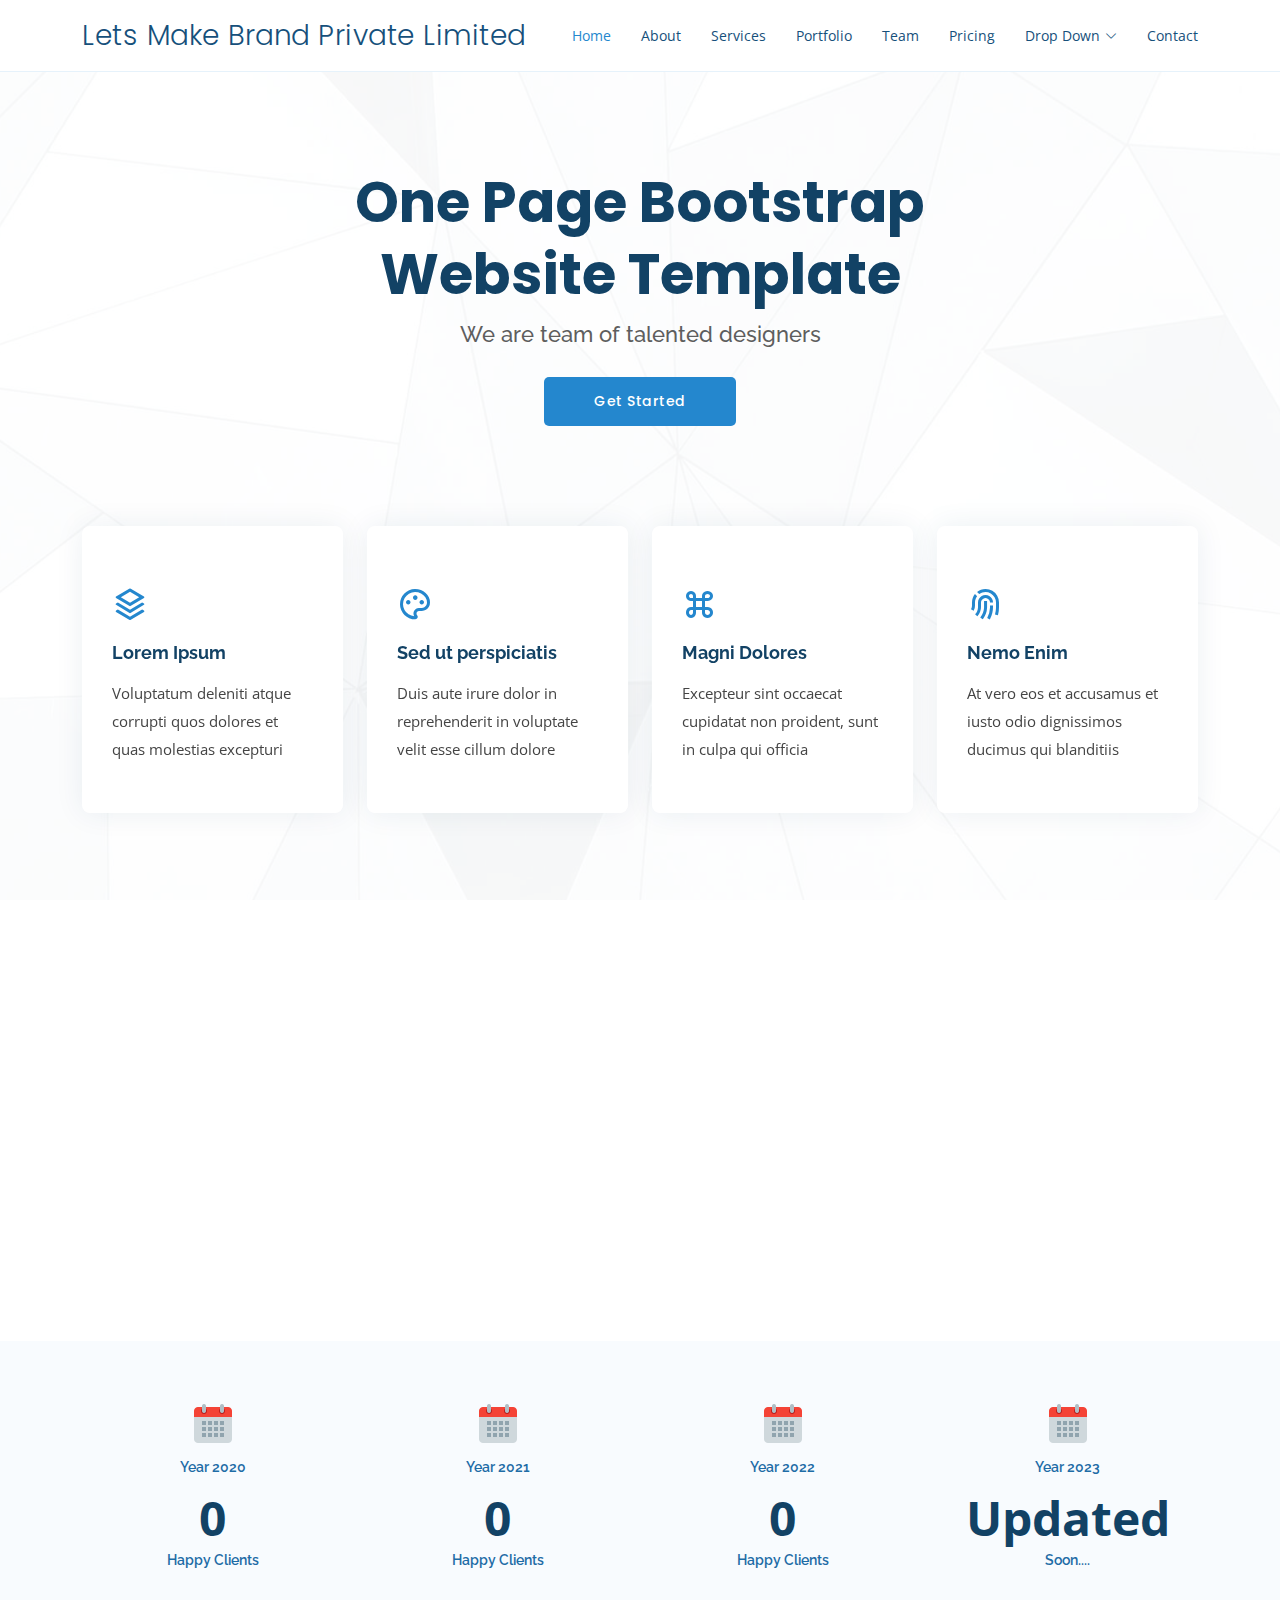
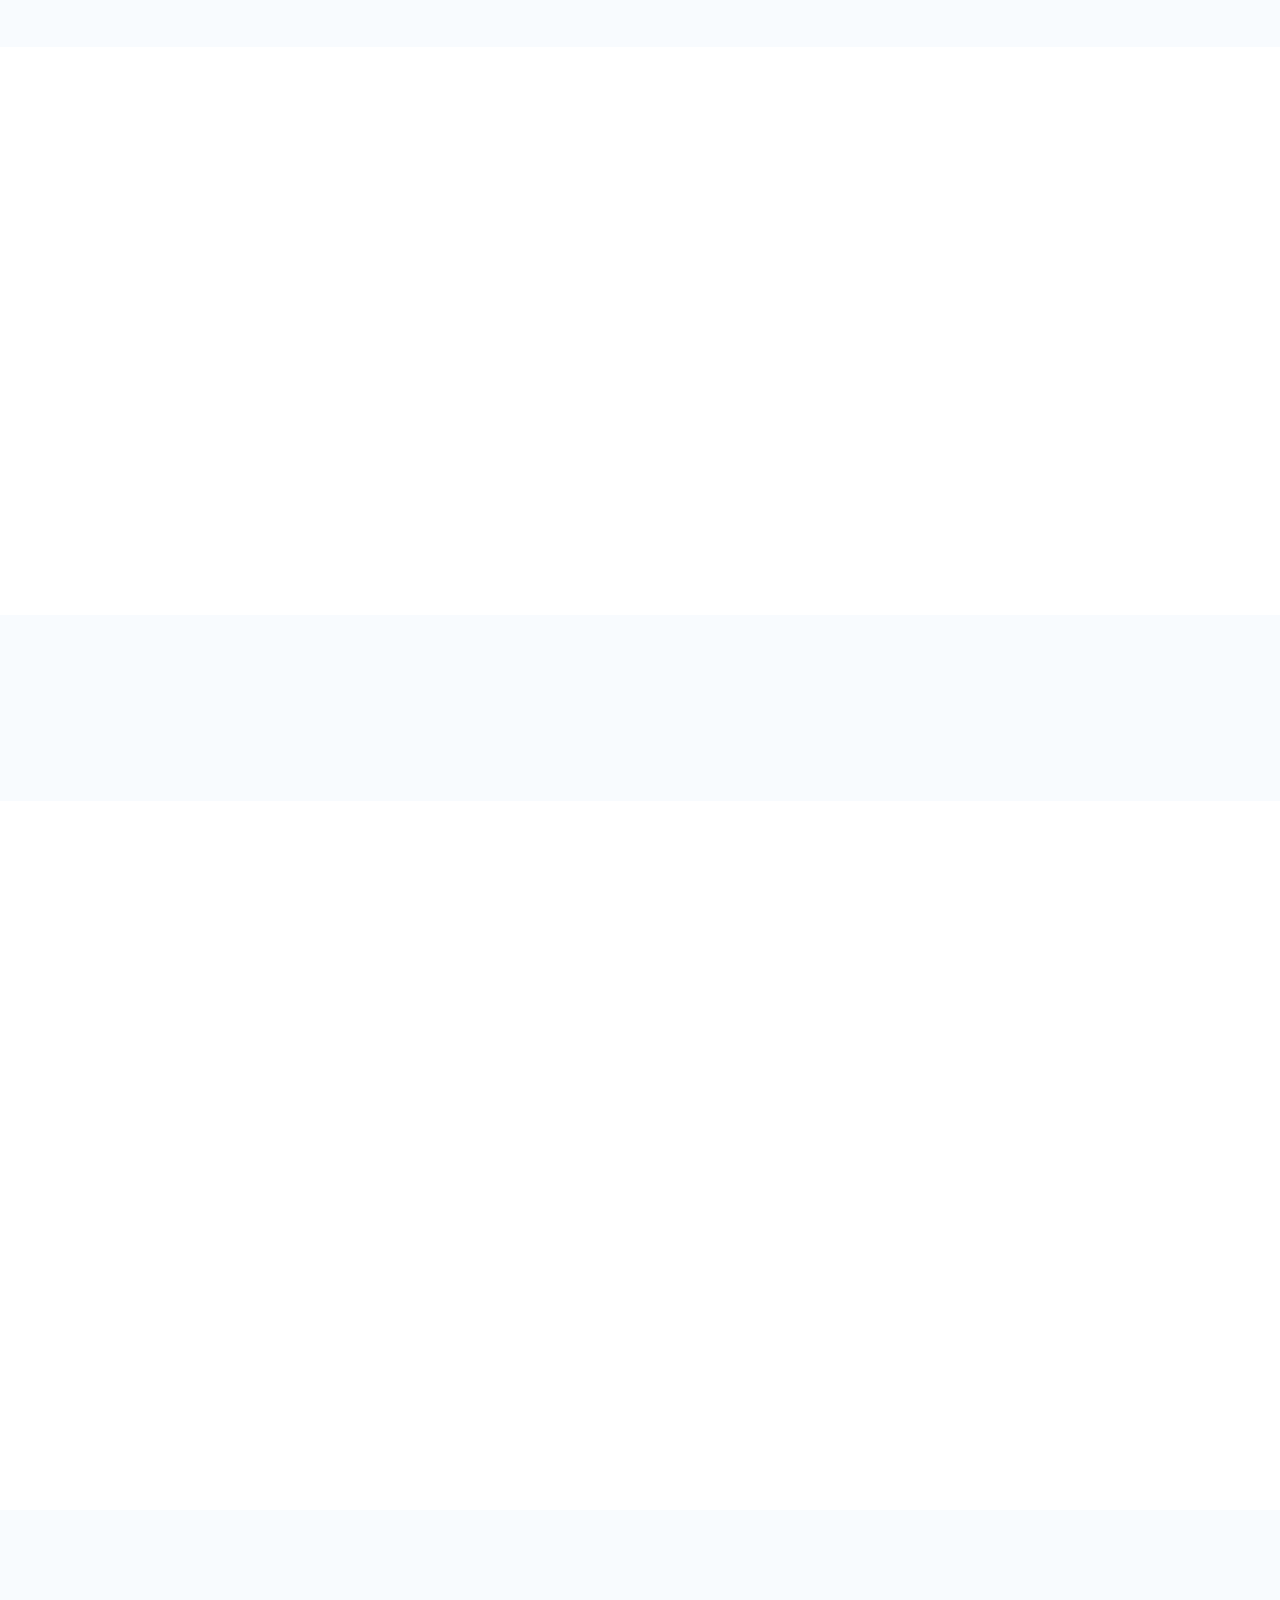
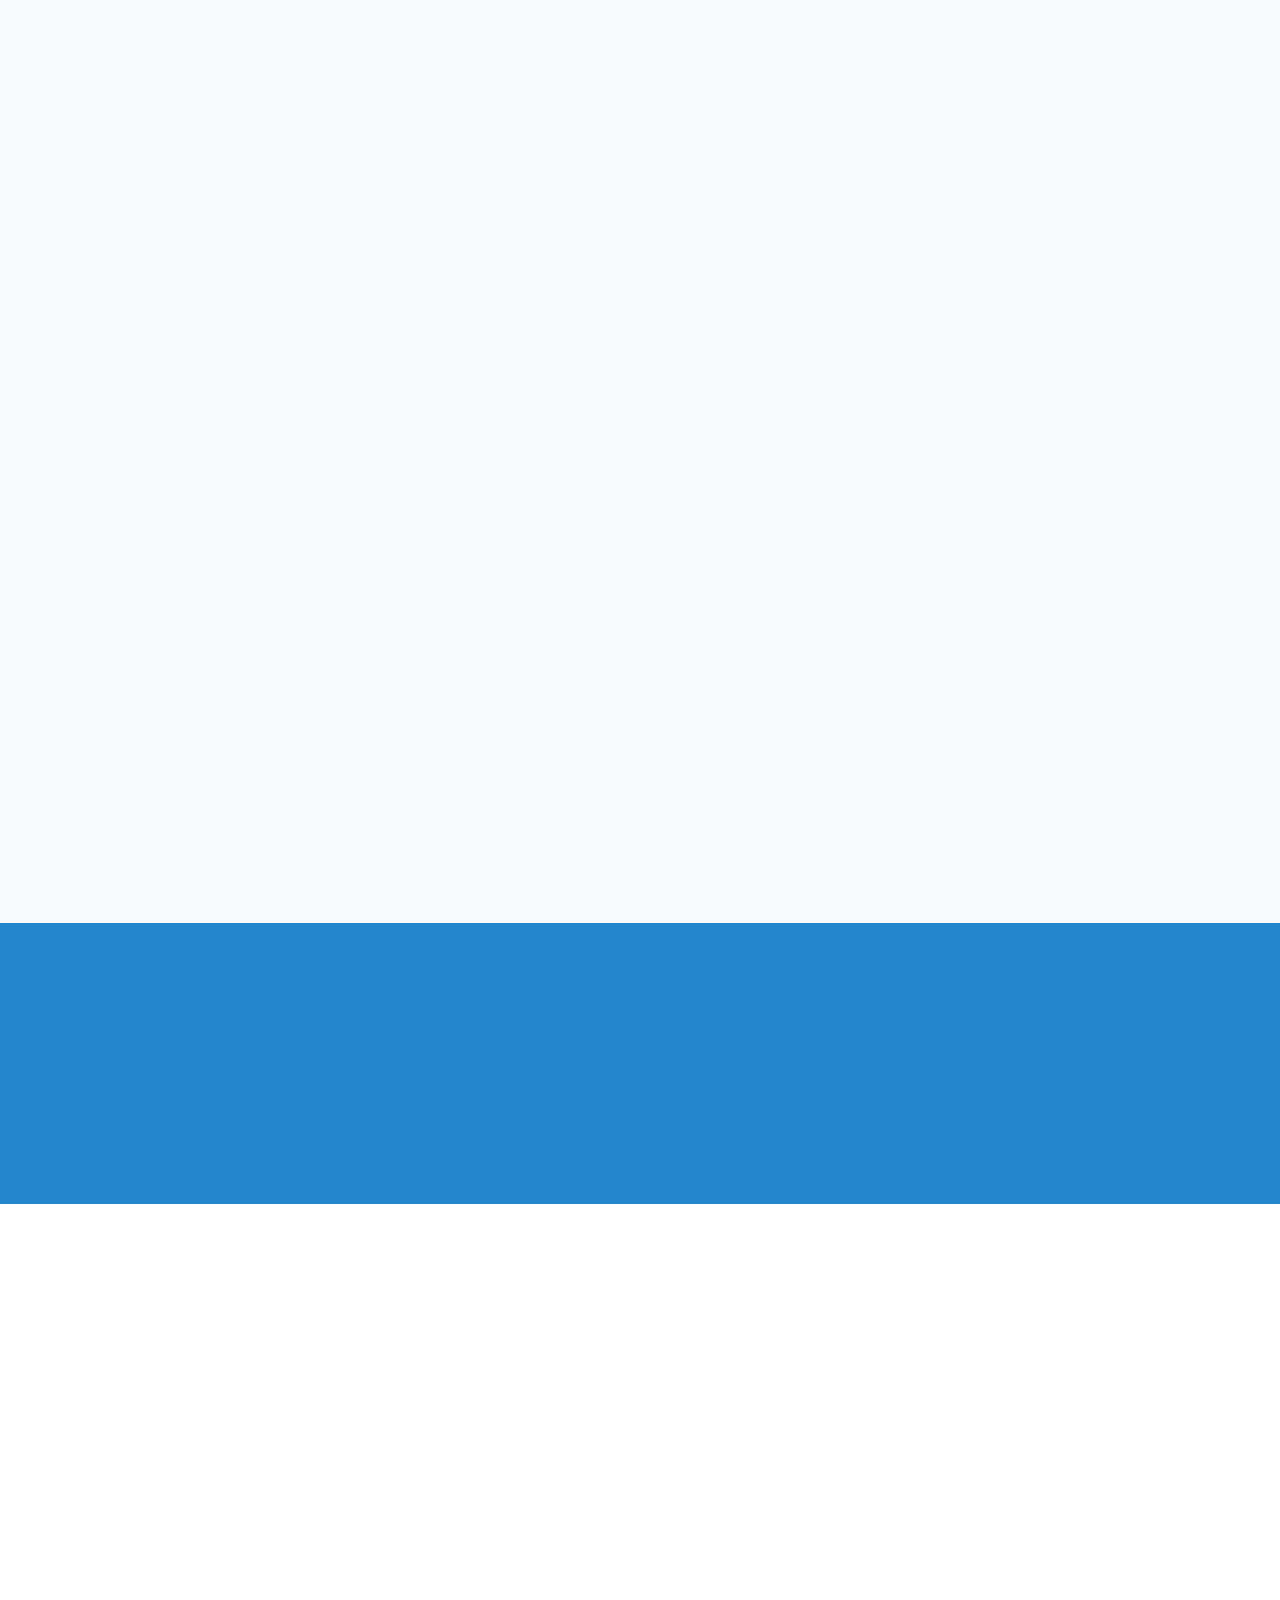
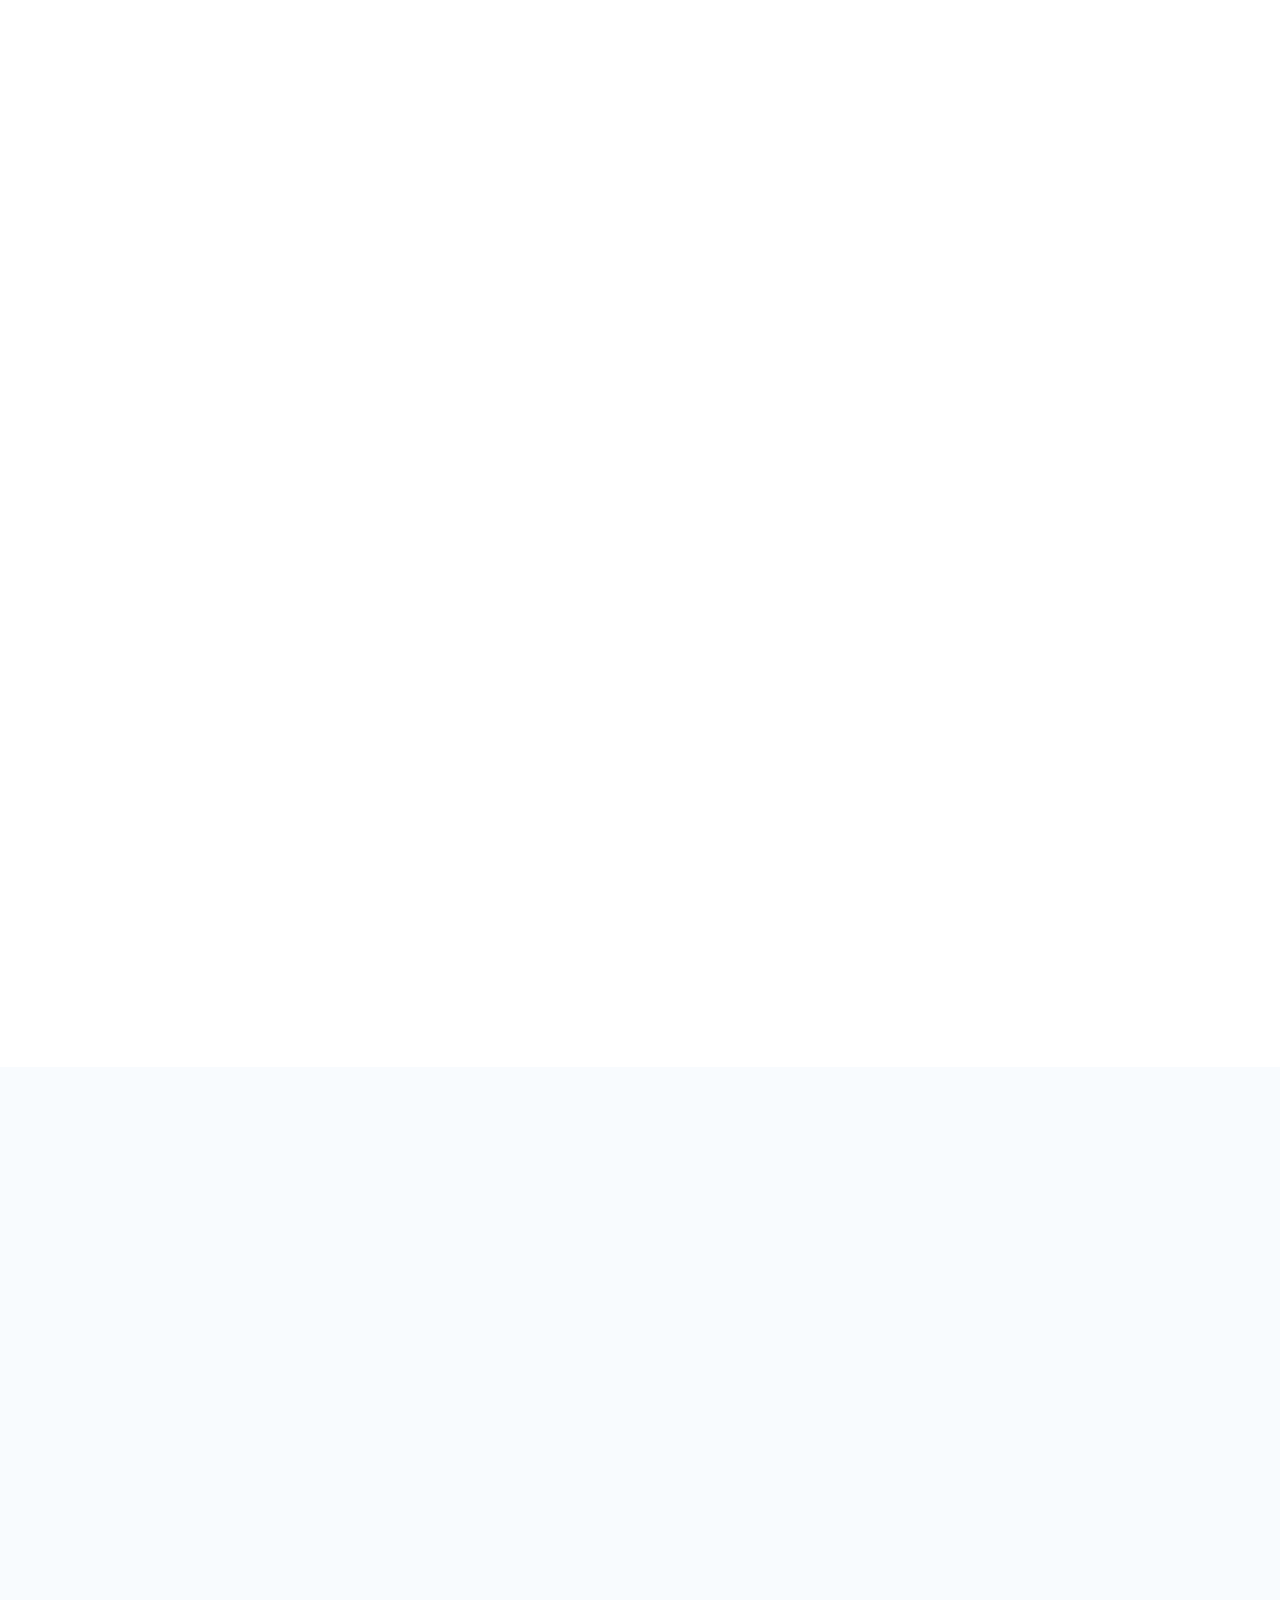
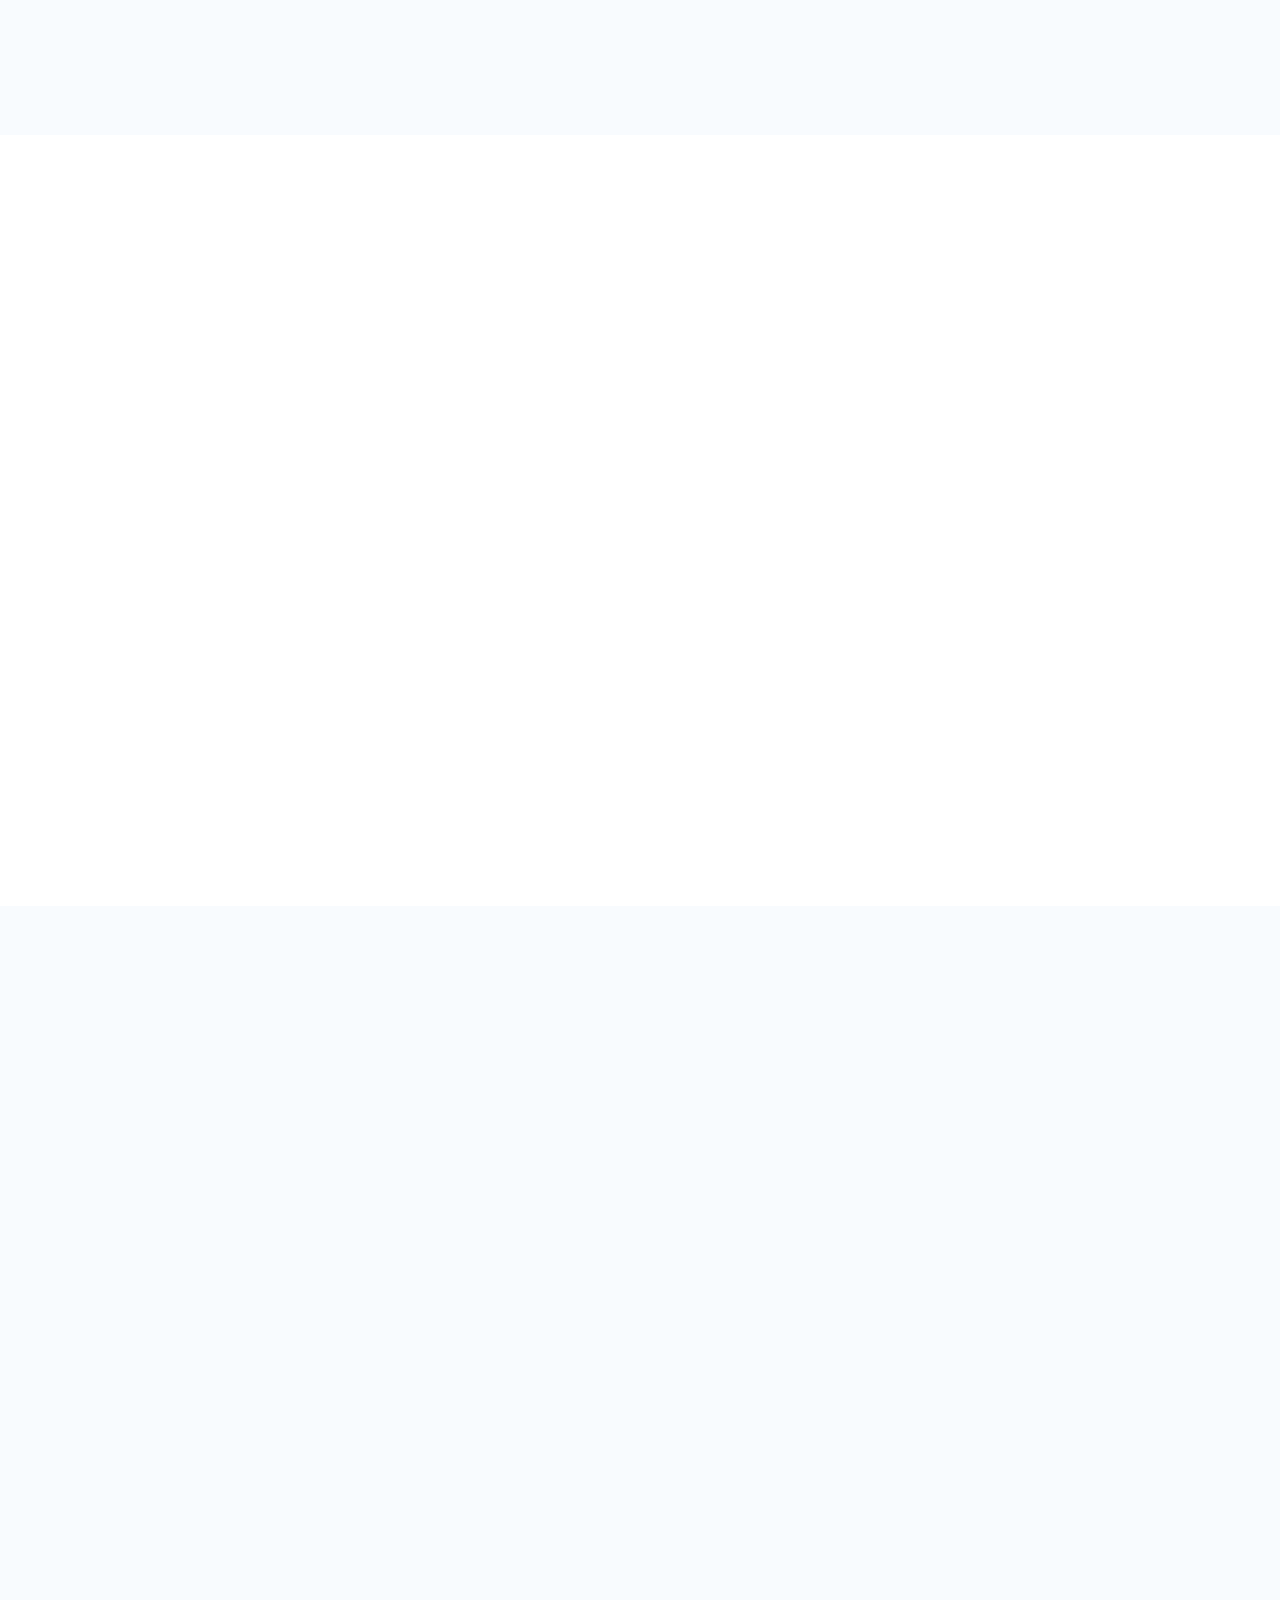
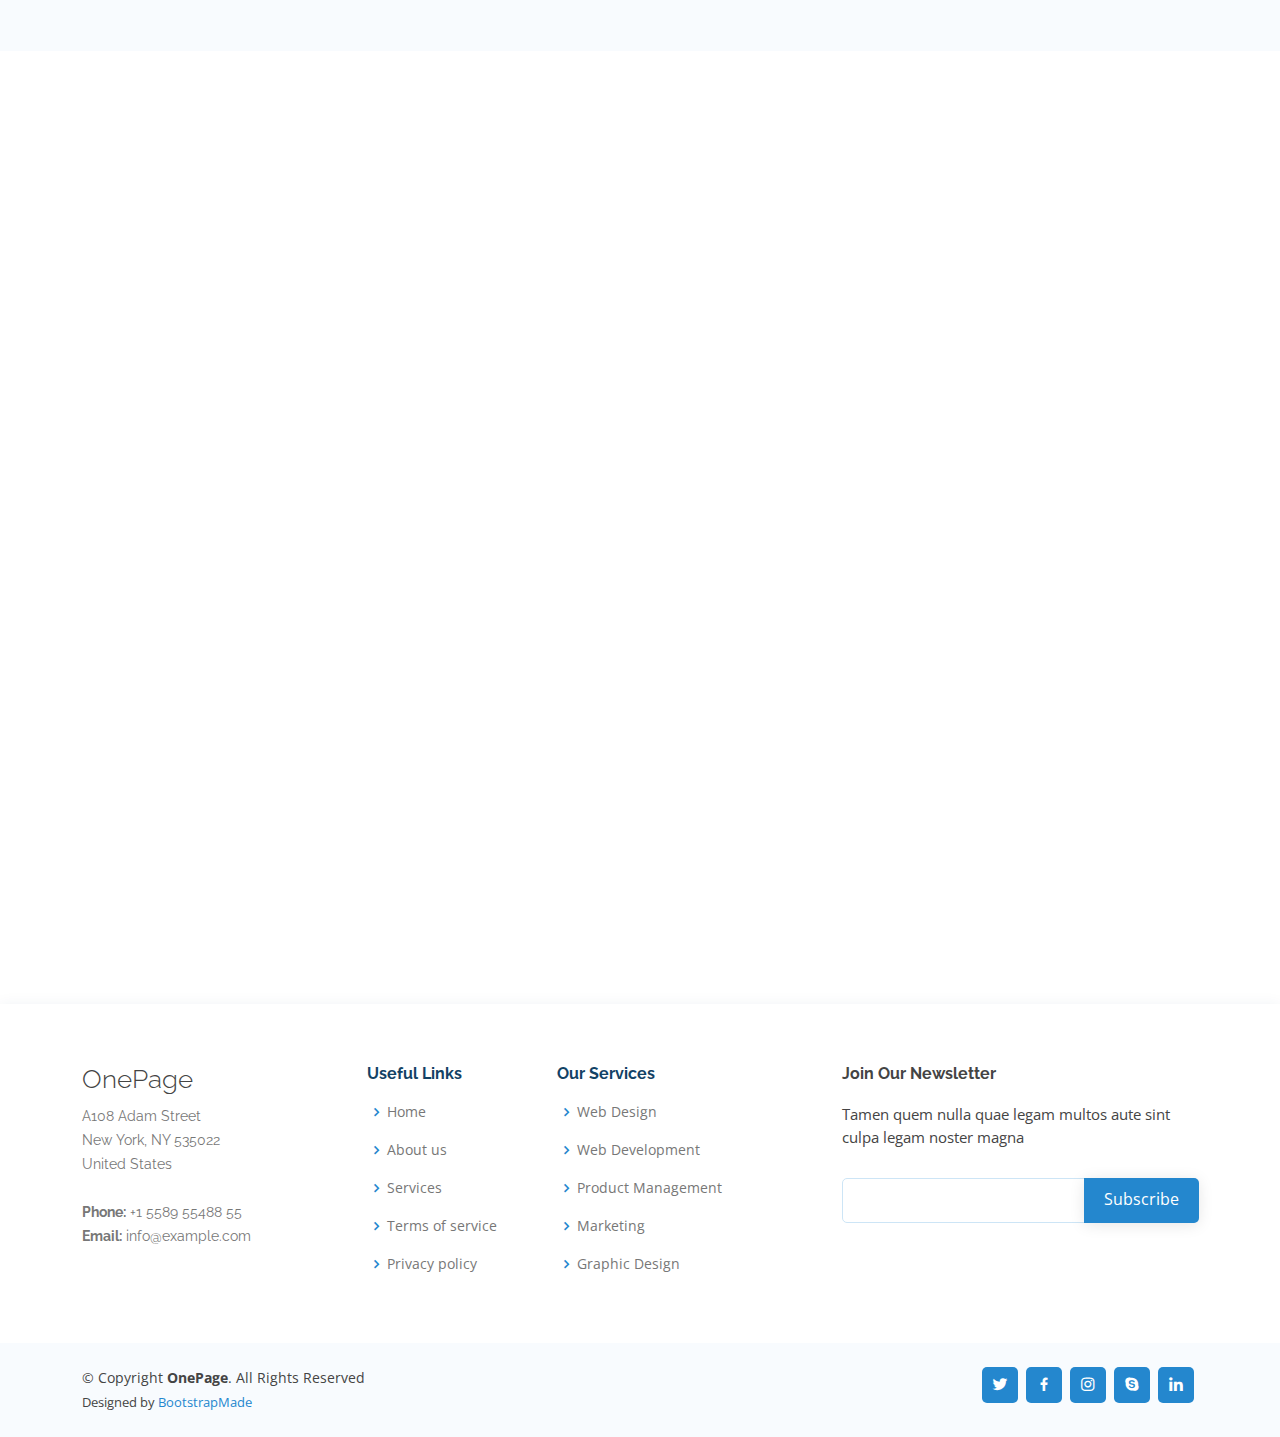
==== index.html @ 05c408c7 "first commit" ====
<!DOCTYPE html>
<html lang="en">

<head>
  <meta charset="utf-8">
  <meta content="width=device-width, initial-scale=1.0" name="viewport">

  <title>OnePage Bootstrap Template - Index</title>
  <meta content="" name="description">
  <meta content="" name="keywords">

  <!-- Favicons -->
  <link href="assets/img/favicon.png" rel="icon">
  <link href="assets/img/apple-touch-icon.png" rel="apple-touch-icon">

  <!-- Google Fonts -->
  <link
    href="https://fonts.googleapis.com/css?family=Open+Sans:300,300i,400,400i,600,600i,700,700i|Raleway:300,300i,400,400i,500,500i,600,600i,700,700i|Poppins:300,300i,400,400i,500,500i,600,600i,700,700i"
    rel="stylesheet">

  <!-- Vendor CSS Files -->
  <link href="assets/vendor/aos/aos.css" rel="stylesheet">
  <link href="assets/vendor/bootstrap/css/bootstrap.min.css" rel="stylesheet">
  <link href="assets/vendor/bootstrap-icons/bootstrap-icons.css" rel="stylesheet">
  <link href="assets/vendor/boxicons/css/boxicons.min.css" rel="stylesheet">
  <link href="assets/vendor/glightbox/css/glightbox.min.css" rel="stylesheet">
  <link href="assets/vendor/remixicon/remixicon.css" rel="stylesheet">
  <link href="assets/vendor/swiper/swiper-bundle.min.css" rel="stylesheet">

  <!-- Template Main CSS File -->
  <link href="assets/css/style.css" rel="stylesheet">

  <!-- =======================================================
  * Template Name: OnePage
  * Updated: Jan 27 2024 with Bootstrap v5.3.2
  * Template URL: https://bootstrapmade.com/onepage-multipurpose-bootstrap-template/
  * Author: BootstrapMade.com
  * License: https://bootstrapmade.com/license/
  ======================================================== -->
</head>

<body>

  <!-- ======= Header ======= -->
  <header id="header" class="fixed-top">
    <div class="container d-flex align-items-center justify-content-between">

      <h1 class="logo"><a href="index.html">Lets Make Brand Private Limited</a></h1>
      <!-- Uncomment below if you prefer to use an image logo -->
      <!-- <a href="index.html" class="logo"><img src="assets/img/logo.png" alt="" class="img-fluid"></a>-->

      <nav id="navbar" class="navbar">
        <ul>
          <li><a class="nav-link scrollto active" href="#hero">Home</a></li>
          <li><a class="nav-link scrollto" href="#about">About</a></li>
          <li><a class="nav-link scrollto" href="#services">Services</a></li>
          <li><a class="nav-link scrollto o" href="#portfolio">Portfolio</a></li>
          <li><a class="nav-link scrollto" href="#team">Team</a></li>
          <li><a class="nav-link scrollto" href="#pricing">Pricing</a></li>
          <li class="dropdown"><a href="#"><span>Drop Down</span> <i class="bi bi-chevron-down"></i></a>
            <ul>
              <li><a href="#">Drop Down 1</a></li>
              <li class="dropdown"><a href="#"><span>Deep Drop Down</span> <i class="bi bi-chevron-right"></i></a>
                <ul>
                  <li><a href="#">Deep Drop Down 1</a></li>
                  <li><a href="#">Deep Drop Down 2</a></li>
                  <li><a href="#">Deep Drop Down 3</a></li>
                  <li><a href="#">Deep Drop Down 4</a></li>
                  <li><a href="#">Deep Drop Down 5</a></li>
                </ul>
              </li>
              <li><a href="#">Drop Down 2</a></li>
              <li><a href="#">Drop Down 3</a></li>
              <li><a href="#">Drop Down 4</a></li>
            </ul>
          </li>
          <li><a class="nav-link scrollto" href="#contact">Contact</a></li>
          <!-- <li><a class="getstarted scrollto" href="#about">Get Started</a></li> -->
        </ul>
        <i class="bi bi-list mobile-nav-toggle"></i>
      </nav><!-- .navbar -->

    </div>
  </header><!-- End Header -->

  <!-- ======= Hero Section ======= -->
  <section id="hero" class="d-flex align-items-center">
    <div class="container position-relative" data-aos="fade-up" data-aos-delay="100">
      <div class="row justify-content-center">
        <div class="col-xl-7 col-lg-9 text-center">
          <h1>One Page Bootstrap Website Template</h1>
          <h2>We are team of talented designers</h2>
        </div>
      </div>
      <div class="text-center">
        <a href="#about" class="btn-get-started scrollto">Get Started</a>
      </div>

      <div class="row icon-boxes">
        <div class="col-md-6 col-lg-3 d-flex align-items-stretch mb-5 mb-lg-0" data-aos="zoom-in" data-aos-delay="200">
          <div class="icon-box">
            <div class="icon"><i class="ri-stack-line"></i></div>
            <h4 class="title"><a href="">Lorem Ipsum</a></h4>
            <p class="description">Voluptatum deleniti atque corrupti quos dolores et quas molestias excepturi</p>
          </div>
        </div>

        <div class="col-md-6 col-lg-3 d-flex align-items-stretch mb-5 mb-lg-0" data-aos="zoom-in" data-aos-delay="300">
          <div class="icon-box">
            <div class="icon"><i class="ri-palette-line"></i></div>
            <h4 class="title"><a href="">Sed ut perspiciatis</a></h4>
            <p class="description">Duis aute irure dolor in reprehenderit in voluptate velit esse cillum dolore</p>
          </div>
        </div>

        <div class="col-md-6 col-lg-3 d-flex align-items-stretch mb-5 mb-lg-0" data-aos="zoom-in" data-aos-delay="400">
          <div class="icon-box">
            <div class="icon"><i class="ri-command-line"></i></div>
            <h4 class="title"><a href="">Magni Dolores</a></h4>
            <p class="description">Excepteur sint occaecat cupidatat non proident, sunt in culpa qui officia</p>
          </div>
        </div>

        <div class="col-md-6 col-lg-3 d-flex align-items-stretch mb-5 mb-lg-0" data-aos="zoom-in" data-aos-delay="500">
          <div class="icon-box">
            <div class="icon"><i class="ri-fingerprint-line"></i></div>
            <h4 class="title"><a href="">Nemo Enim</a></h4>
            <p class="description">At vero eos et accusamus et iusto odio dignissimos ducimus qui blanditiis</p>
          </div>
        </div>

      </div>
    </div>
  </section><!-- End Hero -->

  <main id="main">

    <!-- ======= About Section ======= -->
    <section id="about" class="about">
      <div class="container" data-aos="fade-up">

        <div class="section-title">
          <h2>About Us</h2>
          <p>Magnam dolores commodi suscipit. Necessitatibus eius consequatur ex aliquid fuga eum quidem. </p>
        </div>

        <div class="row content">
          <div class="col-lg-6">
            <p>
              Lorem ipsum dolor sit amet, consectetur adipiscing elit, sed do eiusmod tempor incididunt ut labore et
              dolore
              magna aliqua.
            </p>
            <ul>
              <li><i class="ri-check-double-line"></i> Ullamco laboris nisi ut aliquip ex ea commodo consequat</li>
              <li><i class="ri-check-double-line"></i> Duis aute irure dolor in reprehenderit in voluptate velit</li>
              <li><i class="ri-check-double-line"></i> Ullamco laboris nisi ut aliquip ex ea commodo consequat</li>
            </ul>
          </div>
          <div class="col-lg-6 pt-4 pt-lg-0">
            <p>
              Ullamco laboris nisi ut aliquip ex ea commodo consequat. Duis aute irure dolor in reprehenderit in
              voluptate
              velit esse cillum dolore eu fugiat nulla pariatur. Excepteur sint occaecat cupidatat non proident, sunt in
              culpa qui officia deserunt mollit anim id est laborum.
            </p>
            <a href="#" class="btn-learn-more">Learn More</a>
          </div>
        </div>

      </div>
    </section><!-- End About Section -->

    <!-- ======= Counts Section ======= -->
    <section id="counts" class="counts section-bg">
      <div class="container">

        <div class="row justify-content-end">

          <div class="col-lg-3 col-md-5 col-6 d-md-flex align-items-md-stretch">
            <div class="count-box">
              <img src="./assets/img/calender.png" alt="">
              <p>Year 2020</p>
              <span data-purecounter-start="0" data-purecounter-end="350" data-purecounter-duration="2"
                class="purecounter"></span>
              <p>Happy Clients</p>
            </div>
          </div>

          <div class="col-lg-3 col-md-5 col-6 d-md-flex align-items-md-stretch">
            <div class="count-box">
              <img src="./assets/img/calender.png" alt="">
              <p>Year 2021</p>
              <span data-purecounter-start="0" data-purecounter-end="1200" data-purecounter-duration="2"
                class="purecounter"></span>
              <p>Happy Clients</p>
            </div>
          </div>

          <div class="col-lg-3 col-md-5 col-6 d-md-flex align-items-md-stretch">
            <div class="count-box">
              <img src="./assets/img/calender.png" alt="">
              <p>Year 2022</p>
              <span data-purecounter-start="0" data-purecounter-end="6000" data-purecounter-duration="2"
                class="purecounter"></span>
              <p>Happy Clients</p>
            </div>
          </div>

          <div class="col-lg-3 col-md-5 col-6 d-md-flex align-items-md-stretch">
            <div class="count-box">
              <img src="./assets/img/calender.png" alt="">
              <p>Year 2023</p>
              <span>Updated</span>
              <p>Soon....</p>
            </div>
          </div>

        </div>

      </div>
    </section><!-- End Counts Section -->

    <!-- ======= About Video Section ======= -->
    <section id="about-video" class="about-video">
      <div class="container" data-aos="fade-up">

        <div class="row">

          <div class="col-lg-6 video-box align-self-baseline" data-aos="fade-right" data-aos-delay="100">
            <img src="assets/img/about-video.jpg" class="img-fluid" alt="">
            <a href="https://www.youtube.com/watch?v=jDDaplaOz7Q" class="glightbox play-btn mb-4" data-vbtype="video"
              data-autoplay="true"></a>
          </div>

          <div class="col-lg-6 pt-3 pt-lg-0 content" data-aos="fade-left" data-aos-delay="100">
            <h3>Voluptatem dignissimos provident quasi corporis voluptates sit assumenda.</h3>
            <p class="fst-italic">
              Lorem ipsum dolor sit amet, consectetur adipiscing elit, sed do eiusmod tempor incididunt ut labore et
              dolore
              magna aliqua.
            </p>
            <ul>
              <li><i class="bx bx-check-double"></i> Ullamco laboris nisi ut aliquip ex ea commodo consequat.</li>
              <li><i class="bx bx-check-double"></i> Duis aute irure dolor in reprehenderit in voluptate velit.</li>
              <li><i class="bx bx-check-double"></i> Voluptate repellendus pariatur reprehenderit corporis sint.</li>
              <li><i class="bx bx-check-double"></i> Ullamco laboris nisi ut aliquip ex ea commodo consequat. Duis aute
                irure dolor in reprehenderit in voluptate trideta storacalaperda mastiro dolore eu fugiat nulla
                pariatur.</li>
            </ul>
            <p>
              Ullamco laboris nisi ut aliquip ex ea commodo consequat. Duis aute irure dolor in reprehenderit in
              voluptate
              velit esse cillum dolore eu fugiat nulla pariatur. Excepteur sint occaecat cupidatat non proident, sunt in
              culpa qui officia deserunt mollit anim id est laborum
            </p>
          </div>

        </div>

      </div>
    </section><!-- End About Video Section -->

    <!-- ======= Clients Section ======= -->
    <section id="clients" class="clients section-bg">
      <div class="container">

        <div class="row">

          <div class="col-lg-2 col-md-4 col-6 d-flex align-items-center justify-content-center" data-aos="zoom-in">
            <img src="assets/img/clients/client-1.png" class="img-fluid" alt="">
          </div>

          <div class="col-lg-2 col-md-4 col-6 d-flex align-items-center justify-content-center" data-aos="zoom-in">
            <img src="assets/img/clients/client-2.png" class="img-fluid" alt="">
          </div>

          <div class="col-lg-2 col-md-4 col-6 d-flex align-items-center justify-content-center" data-aos="zoom-in">
            <img src="assets/img/clients/client-3.png" class="img-fluid" alt="">
          </div>

          <div class="col-lg-3 col-md-4 col-6 d-flex align-items-center justify-content-center" data-aos="zoom-in"
            style="margin: 0; padding: 0;">
            <img src="assets/img/clients/client-4.png" class="img-fluid" alt="">
          </div>



          <div class="col-lg-2 col-md-4 col-6 d-flex align-items-center justify-content-center" data-aos="zoom-in">
            <img src="assets/img/clients/client-5.png" class="img-fluid" alt="">
          </div>

          <div class="col-lg-2 col-md-4 col-6 d-flex align-items-center justify-content-center" data-aos="zoom-in">
            <img src="assets/img/clients/client-6.png" class="img-fluid" alt="">
          </div>

          <div class="col-lg-2 col-md-4 col-6 d-flex align-items-center justify-content-center" data-aos="zoom-in">
            <img src="assets/img/clients/client-7.png" class="img-fluid" alt="">
          </div>

        </div>

      </div>
    </section><!-- End Clients Section -->

    <!-- ======= Testimonials Section ======= -->
    <section id="testimonials" class="testimonials">
      <div class="container" data-aos="fade-up">

        <div class="section-title">
          <h2>Testimonials</h2>
          <p>Magnam dolores commodi suscipit. Necessitatibus eius consequatur ex aliquid fuga eum quidem. Sit sint
            consectetur velit. Quisquam quos quisquam cupiditate. Et nemo qui impedit suscipit alias ea. Quia fugiat sit
            in iste officiis commodi quidem hic quas.</p>
        </div>

        <div class="testimonials-slider swiper" data-aos="fade-up" data-aos-delay="100">
          <div class="swiper-wrapper">

            <div class="swiper-slide">
              <div class="testimonial-item">
                <p>
                  <i class="bx bxs-quote-alt-left quote-icon-left"></i>
                  Proin iaculis purus consequat sem cure digni ssim donec porttitora entum suscipit rhoncus. Accusantium
                  quam, ultricies eget id, aliquam eget nibh et. Maecen aliquam, risus at semper.
                  <i class="bx bxs-quote-alt-right quote-icon-right"></i>
                </p>
                <img src="assets/img/testimonials/testimonials-1.jpg" class="testimonial-img" alt="">
                <h3>Saul Goodman</h3>
                <h4>Ceo &amp; Founder</h4>
              </div>
            </div><!-- End testimonial item -->

            <div class="swiper-slide">
              <div class="testimonial-item">
                <p>
                  <i class="bx bxs-quote-alt-left quote-icon-left"></i>
                  Export tempor illum tamen malis malis eram quae irure esse labore quem cillum quid cillum eram malis
                  quorum velit fore eram velit sunt aliqua noster fugiat irure amet legam anim culpa.
                  <i class="bx bxs-quote-alt-right quote-icon-right"></i>
                </p>
                <img src="assets/img/testimonials/testimonials-2.jpg" class="testimonial-img" alt="">
                <h3>Sara Wilsson</h3>
                <h4>Designer</h4>
              </div>
            </div><!-- End testimonial item -->

            <div class="swiper-slide">
              <div class="testimonial-item">
                <p>
                  <i class="bx bxs-quote-alt-left quote-icon-left"></i>
                  Enim nisi quem export duis labore cillum quae magna enim sint quorum nulla quem veniam duis minim
                  tempor labore quem eram duis noster aute amet eram fore quis sint minim.
                  <i class="bx bxs-quote-alt-right quote-icon-right"></i>
                </p>
                <img src="assets/img/testimonials/testimonials-3.jpg" class="testimonial-img" alt="">
                <h3>Jena Karlis</h3>
                <h4>Store Owner</h4>
              </div>
            </div><!-- End testimonial item -->

            <div class="swiper-slide">
              <div class="testimonial-item">
                <p>
                  <i class="bx bxs-quote-alt-left quote-icon-left"></i>
                  Fugiat enim eram quae cillum dolore dolor amet nulla culpa multos export minim fugiat minim velit
                  minim dolor enim duis veniam ipsum anim magna sunt elit fore quem dolore labore illum veniam.
                  <i class="bx bxs-quote-alt-right quote-icon-right"></i>
                </p>
                <img src="assets/img/testimonials/testimonials-4.jpg" class="testimonial-img" alt="">
                <h3>Matt Brandon</h3>
                <h4>Freelancer</h4>
              </div>
            </div><!-- End testimonial item -->

            <div class="swiper-slide">
              <div class="testimonial-item">
                <p>
                  <i class="bx bxs-quote-alt-left quote-icon-left"></i>
                  Quis quorum aliqua sint quem legam fore sunt eram irure aliqua veniam tempor noster veniam enim culpa
                  labore duis sunt culpa nulla illum cillum fugiat legam esse veniam culpa fore nisi cillum quid.
                  <i class="bx bxs-quote-alt-right quote-icon-right"></i>
                </p>
                <img src="assets/img/testimonials/testimonials-5.jpg" class="testimonial-img" alt="">
                <h3>John Larson</h3>
                <h4>Entrepreneur</h4>
              </div>
            </div><!-- End testimonial item -->

          </div>
          <div class="swiper-pagination"></div>
        </div>

      </div>
    </section><!-- End Testimonials Section -->

    <!-- ======= Services Section ======= -->
    <section id="services" class="services section-bg">
      <div class="container" data-aos="fade-up">

        <div class="section-title">
          <h2>Sevices</h2>
          <p>Magnam dolores commodi suscipit. Necessitatibus eius consequatur ex aliquid fuga eum quidem. Sit sint
            consectetur velit. Quisquam quos quisquam cupiditate. Et nemo qui impedit suscipit alias ea. Quia fugiat sit
            in iste officiis commodi quidem hic quas.</p>
        </div>

        <div class="row">
          <div class="col-lg-4 col-md-6 d-flex align-items-stretch" data-aos="zoom-in" data-aos-delay="100">
            <div class="icon-box iconbox-blue">
              <div class="icon">
                <svg width="100" height="100" viewBox="0 0 600 600" xmlns="http://www.w3.org/2000/svg">
                  <path stroke="none" stroke-width="0" fill="#f5f5f5"
                    d="M300,521.0016835830174C376.1290562159157,517.8887921683347,466.0731472004068,529.7835943286574,510.70327084640275,468.03025145048787C554.3714126377745,407.6079735673963,508.03601936045806,328.9844924480964,491.2728898941984,256.3432110539036C474.5976632858925,184.082847569629,479.9380746630129,96.60480741107993,416.23090153303,58.64404602377083C348.86323505073057,18.502131276798302,261.93793281208167,40.57373210992963,193.5410806939664,78.93577620505333C130.42746243093433,114.334589627462,98.30271207620316,179.96522072025542,76.75703585869454,249.04625023123273C51.97151888228291,328.5150500222984,13.704378332031375,421.85034740162234,66.52175969318436,486.19268352777647C119.04800174914682,550.1803526380478,217.28368757567262,524.383925680826,300,521.0016835830174">
                  </path>
                </svg>
                <i class="bx bxl-dribbble"></i>
              </div>
              <h4><a href="">Lorem Ipsum</a></h4>
              <p>Voluptatum deleniti atque corrupti quos dolores et quas molestias excepturi</p>
            </div>
          </div>

          <div class="col-lg-4 col-md-6 d-flex align-items-stretch mt-4 mt-md-0" data-aos="zoom-in"
            data-aos-delay="200">
            <div class="icon-box iconbox-orange ">
              <div class="icon">
                <svg width="100" height="100" viewBox="0 0 600 600" xmlns="http://www.w3.org/2000/svg">
                  <path stroke="none" stroke-width="0" fill="#f5f5f5"
                    d="M300,582.0697525312426C382.5290701553225,586.8405444964366,449.9789794690241,525.3245884688669,502.5850820975895,461.55621195738473C556.606425686781,396.0723002908107,615.8543463187945,314.28637112970534,586.6730223649479,234.56875336149918C558.9533121215079,158.8439757836574,454.9685369536778,164.00468322053177,381.49747125262974,130.76875717737553C312.15926192815925,99.40240125094834,248.97055460311594,18.661163978235184,179.8680185752513,50.54337015887873C110.5421016452524,82.52863877960104,119.82277516462835,180.83849132639028,109.12597500060166,256.43424936330496C100.08760227029461,320.3096726198365,92.17705696193138,384.0621239912766,124.79988738764834,439.7174275375508C164.83382741302287,508.01625554203684,220.96474134820875,577.5009287672846,300,582.0697525312426">
                  </path>
                </svg>
                <i class="bx bx-file"></i>
              </div>
              <h4><a href="">Sed Perspiciatis</a></h4>
              <p>Duis aute irure dolor in reprehenderit in voluptate velit esse cillum dolore</p>
            </div>
          </div>

          <div class="col-lg-4 col-md-6 d-flex align-items-stretch mt-4 mt-lg-0" data-aos="zoom-in"
            data-aos-delay="300">
            <div class="icon-box iconbox-pink">
              <div class="icon">
                <svg width="100" height="100" viewBox="0 0 600 600" xmlns="http://www.w3.org/2000/svg">
                  <path stroke="none" stroke-width="0" fill="#f5f5f5"
                    d="M300,541.5067337569781C382.14930387511276,545.0595476570109,479.8736841581634,548.3450877840088,526.4010558755058,480.5488172755941C571.5218469581645,414.80211281144784,517.5187510058486,332.0715597781072,496.52539010469104,255.14436215662573C477.37192572678356,184.95920475031193,473.57363656557914,105.61284051026155,413.0603344069578,65.22779650032875C343.27470386102294,18.654635553484475,251.2091493199835,5.337323636656869,175.0934190732945,40.62881213300186C97.87086631185822,76.43348514350839,51.98124368387456,156.15599469081315,36.44837278890362,239.84606092416172C21.716077023791087,319.22268207091537,43.775223500013084,401.1760424656574,96.891909868211,461.97329694683043C147.22146801428983,519.5804099606455,223.5754009179313,538.201503339737,300,541.5067337569781">
                  </path>
                </svg>
                <i class="bx bx-tachometer"></i>
              </div>
              <h4><a href="">Magni Dolores</a></h4>
              <p>Excepteur sint occaecat cupidatat non proident, sunt in culpa qui officia</p>
            </div>
          </div>

          <div class="col-lg-4 col-md-6 d-flex align-items-stretch mt-4" data-aos="zoom-in" data-aos-delay="100">
            <div class="icon-box iconbox-yellow">
              <div class="icon">
                <svg width="100" height="100" viewBox="0 0 600 600" xmlns="http://www.w3.org/2000/svg">
                  <path stroke="none" stroke-width="0" fill="#f5f5f5"
                    d="M300,503.46388370962813C374.79870501325706,506.71871716319447,464.8034551963731,527.1746412648533,510.4981551193396,467.86667711651364C555.9287308511215,408.9015244558933,512.6030010748507,327.5744911775523,490.211057578863,256.5855673507754C471.097692560561,195.9906835881958,447.69079081568157,138.11976852964426,395.19560036434837,102.3242989838813C329.3053358748298,57.3949838291264,248.02791733380457,8.279543830951368,175.87071277845988,42.242879143198664C103.41431057327972,76.34704239035025,93.79494320519305,170.9812938413882,81.28167332365135,250.07896920659033C70.17666984294237,320.27484674793965,64.84698225790005,396.69656628748305,111.28512138212992,450.4950937839243C156.20124167950087,502.5303643271138,231.32542653798444,500.4755392045468,300,503.46388370962813">
                  </path>
                </svg>
                <i class="bx bx-layer"></i>
              </div>
              <h4><a href="">Nemo Enim</a></h4>
              <p>At vero eos et accusamus et iusto odio dignissimos ducimus qui blanditiis</p>
            </div>
          </div>

          <div class="col-lg-4 col-md-6 d-flex align-items-stretch mt-4" data-aos="zoom-in" data-aos-delay="200">
            <div class="icon-box iconbox-red">
              <div class="icon">
                <svg width="100" height="100" viewBox="0 0 600 600" xmlns="http://www.w3.org/2000/svg">
                  <path stroke="none" stroke-width="0" fill="#f5f5f5"
                    d="M300,532.3542879108572C369.38199826031484,532.3153073249985,429.10787420159085,491.63046689027357,474.5244479745417,439.17860296908856C522.8885846962883,383.3225815378663,569.1668002868075,314.3205725914397,550.7432151929288,242.7694973846089C532.6665558377875,172.5657663291529,456.2379748765914,142.6223662098291,390.3689995646985,112.34683881706744C326.66090330228417,83.06452184765237,258.84405631176094,53.51806209861945,193.32584062364296,78.48882559362697C121.61183558270385,105.82097193414197,62.805066853699245,167.19869350419734,48.57481801355237,242.6138429142374C34.843463184063346,315.3850353017275,76.69343916112496,383.4422959591041,125.22947124332185,439.3748458443577C170.7312796277747,491.8107796887764,230.57421082200815,532.3932930995766,300,532.3542879108572">
                  </path>
                </svg>
                <i class="bx bx-slideshow"></i>
              </div>
              <h4><a href="">Dele Cardo</a></h4>
              <p>Quis consequatur saepe eligendi voluptatem consequatur dolor consequuntur</p>
            </div>
          </div>

          <div class="col-lg-4 col-md-6 d-flex align-items-stretch mt-4" data-aos="zoom-in" data-aos-delay="300">
            <div class="icon-box iconbox-teal">
              <div class="icon">
                <svg width="100" height="100" viewBox="0 0 600 600" xmlns="http://www.w3.org/2000/svg">
                  <path stroke="none" stroke-width="0" fill="#f5f5f5"
                    d="M300,566.797414625762C385.7384707136149,576.1784315230908,478.7894351017131,552.8928747891023,531.9192734346935,484.94944893311C584.6109503024035,417.5663521118492,582.489472248146,322.67544863468447,553.9536738515405,242.03673114598146C529.1557734026468,171.96086150256528,465.24506316201064,127.66468636344209,395.9583748389544,100.7403814666027C334.2173773831606,76.7482773500951,269.4350130405921,84.62216499799875,207.1952322260088,107.2889140133804C132.92018162631612,134.33871894543012,41.79353780512637,160.00259165414826,22.644507872594943,236.69541883565114C3.319112789854554,314.0945973066697,72.72355303640163,379.243833228382,124.04198916343866,440.3218312028393C172.9286146004772,498.5055451809895,224.45579914871206,558.5317968840102,300,566.797414625762">
                  </path>
                </svg>
                <i class="bx bx-arch"></i>
              </div>
              <h4><a href="">Divera Don</a></h4>
              <p>Modi nostrum vel laborum. Porro fugit error sit minus sapiente sit aspernatur</p>
            </div>
          </div>

        </div>

      </div>
    </section><!-- End Sevices Section -->

    <!-- ======= Cta Section ======= -->
    <section id="cta" class="cta">
      <div class="container" data-aos="zoom-in">
        <div class="text-center">
          <h3>Call To Action</h3>
          <p> Duis aute irure dolor in reprehenderit in voluptate velit esse cillum dolore eu fugiat nulla pariatur.
            Excepteur sint occaecat cupidatat non proident, sunt in culpa qui officia deserunt mollit anim id est
            laborum.</p>
          <a class="cta-btn" href="#">Call To Action</a>
        </div>
      </div>
    </section><!-- End Cta Section -->

    <!-- ======= Portfolio Section ======= -->
    <section id="portfolio" class="portfolio">
      <div class="container" data-aos="fade-up">

        <div class="section-title">
          <h2>Portfolio</h2>
          <p>Magnam dolores commodi suscipit. Necessitatibus eius consequatur ex aliquid fuga eum quidem. Sit sint
            consectetur velit. Quisquam quos quisquam cupiditate. Et nemo qui impedit suscipit alias ea. Quia fugiat sit
            in iste officiis commodi quidem hic quas.</p>
        </div>

        <div class="row" data-aos="fade-up" data-aos-delay="150">
          <div class="col-lg-12 d-flex justify-content-center">
            <ul id="portfolio-flters">
              <li data-filter="*" class="filter-active">All</li>
              <li data-filter=".filter-app">App</li>
              <li data-filter=".filter-card">Card</li>
              <li data-filter=".filter-web">Web</li>
            </ul>
          </div>
        </div>

        <div class="row portfolio-container" data-aos="fade-up" data-aos-delay="300">

          <div class="col-lg-4 col-md-6 portfolio-item filter-app">
            <div class="portfolio-wrap">
              <img src="assets/img/portfolio/portfolio-1.jpg" class="img-fluid" alt="">
              <div class="portfolio-info">
                <h4>App 1</h4>
                <p>App</p>
                <div class="portfolio-links">
                  <a href="assets/img/portfolio/portfolio-1.jpg" data-gallery="portfolioGallery"
                    class="portfolio-lightbox" title="App 1"><i class="bx bx-plus"></i></a>
                  <a href="portfolio-details.html" title="More Details"><i class="bx bx-link"></i></a>
                </div>
              </div>
            </div>
          </div>

          <div class="col-lg-4 col-md-6 portfolio-item filter-web">
            <div class="portfolio-wrap">
              <img src="assets/img/portfolio/portfolio-2.jpg" class="img-fluid" alt="">
              <div class="portfolio-info">
                <h4>Web 3</h4>
                <p>Web</p>
                <div class="portfolio-links">
                  <a href="assets/img/portfolio/portfolio-2.jpg" data-gallery="portfolioGallery"
                    class="portfolio-lightbox" title="Web 3"><i class="bx bx-plus"></i></a>
                  <a href="portfolio-details.html" title="More Details"><i class="bx bx-link"></i></a>
                </div>
              </div>
            </div>
          </div>

          <div class="col-lg-4 col-md-6 portfolio-item filter-app">
            <div class="portfolio-wrap">
              <img src="assets/img/portfolio/portfolio-3.jpg" class="img-fluid" alt="">
              <div class="portfolio-info">
                <h4>App 2</h4>
                <p>App</p>
                <div class="portfolio-links">
                  <a href="assets/img/portfolio/portfolio-3.jpg" data-gallery="portfolioGallery"
                    class="portfolio-lightbox" title="App 2"><i class="bx bx-plus"></i></a>
                  <a href="portfolio-details.html" title="More Details"><i class="bx bx-link"></i></a>
                </div>
              </div>
            </div>
          </div>

          <div class="col-lg-4 col-md-6 portfolio-item filter-card">
            <div class="portfolio-wrap">
              <img src="assets/img/portfolio/portfolio-4.jpg" class="img-fluid" alt="">
              <div class="portfolio-info">
                <h4>Card 2</h4>
                <p>Card</p>
                <div class="portfolio-links">
                  <a href="assets/img/portfolio/portfolio-4.jpg" data-gallery="portfolioGallery"
                    class="portfolio-lightbox" title="Card 2"><i class="bx bx-plus"></i></a>
                  <a href="portfolio-details.html" title="More Details"><i class="bx bx-link"></i></a>
                </div>
              </div>
            </div>
          </div>

          <div class="col-lg-4 col-md-6 portfolio-item filter-web">
            <div class="portfolio-wrap">
              <img src="assets/img/portfolio/portfolio-5.jpg" class="img-fluid" alt="">
              <div class="portfolio-info">
                <h4>Web 2</h4>
                <p>Web</p>
                <div class="portfolio-links">
                  <a href="assets/img/portfolio/portfolio-5.jpg" data-gallery="portfolioGallery"
                    class="portfolio-lightbox" title="Web 2"><i class="bx bx-plus"></i></a>
                  <a href="portfolio-details.html" title="More Details"><i class="bx bx-link"></i></a>
                </div>
              </div>
            </div>
          </div>

          <div class="col-lg-4 col-md-6 portfolio-item filter-app">
            <div class="portfolio-wrap">
              <img src="assets/img/portfolio/portfolio-6.jpg" class="img-fluid" alt="">
              <div class="portfolio-info">
                <h4>App 3</h4>
                <p>App</p>
                <div class="portfolio-links">
                  <a href="assets/img/portfolio/portfolio-6.jpg" data-gallery="portfolioGallery"
                    class="portfolio-lightbox" title="App 3"><i class="bx bx-plus"></i></a>
                  <a href="portfolio-details.html" title="More Details"><i class="bx bx-link"></i></a>
                </div>
              </div>
            </div>
          </div>

          <div class="col-lg-4 col-md-6 portfolio-item filter-card">
            <div class="portfolio-wrap">
              <img src="assets/img/portfolio/portfolio-7.jpg" class="img-fluid" alt="">
              <div class="portfolio-info">
                <h4>Card 1</h4>
                <p>Card</p>
                <div class="portfolio-links">
                  <a href="assets/img/portfolio/portfolio-7.jpg" data-gallery="portfolioGallery"
                    class="portfolio-lightbox" title="Card 1"><i class="bx bx-plus"></i></a>
                  <a href="portfolio-details.html" title="More Details"><i class="bx bx-link"></i></a>
                </div>
              </div>
            </div>
          </div>

          <div class="col-lg-4 col-md-6 portfolio-item filter-card">
            <div class="portfolio-wrap">
              <img src="assets/img/portfolio/portfolio-8.jpg" class="img-fluid" alt="">
              <div class="portfolio-info">
                <h4>Card 3</h4>
                <p>Card</p>
                <div class="portfolio-links">
                  <a href="assets/img/portfolio/portfolio-8.jpg" data-gallery="portfolioGallery"
                    class="portfolio-lightbox" title="Card 3"><i class="bx bx-plus"></i></a>
                  <a href="portfolio-details.html" title="More Details"><i class="bx bx-link"></i></a>
                </div>
              </div>
            </div>
          </div>

          <div class="col-lg-4 col-md-6 portfolio-item filter-web">
            <div class="portfolio-wrap">
              <img src="assets/img/portfolio/portfolio-9.jpg" class="img-fluid" alt="">
              <div class="portfolio-info">
                <h4>Web 3</h4>
                <p>Web</p>
                <div class="portfolio-links">
                  <a href="assets/img/portfolio/portfolio-9.jpg" data-gallery="portfolioGallery"
                    class="portfolio-lightbox" title="Web 3"><i class="bx bx-plus"></i></a>
                  <a href="portfolio-details.html" title="More Details"><i class="bx bx-link"></i></a>
                </div>
              </div>
            </div>
          </div>

        </div>

      </div>
    </section><!-- End Portfolio Section -->

    <!-- ======= Team Section ======= -->
    <section id="team" class="team section-bg">
      <div class="container" data-aos="fade-up">

        <div class="section-title">
          <h2>Team</h2>
          <p>Magnam dolores commodi suscipit. Necessitatibus eius consequatur ex aliquid fuga eum quidem. Sit sint
            consectetur velit. Quisquam quos quisquam cupiditate. Et nemo qui impedit suscipit alias ea. Quia fugiat sit
            in iste officiis commodi quidem hic quas.</p>
        </div>

        <div class="row">

          <div class="col-lg-3 col-md-6 d-flex align-items-stretch" data-aos="fade-up" data-aos-delay="100">
            <div class="member">
              <div class="member-img">
                <img src="assets/img/team/team-1.jpg" class="img-fluid" alt="">
                <div class="social">
                  <a href=""><i class="bi bi-twitter"></i></a>
                  <a href=""><i class="bi bi-facebook"></i></a>
                  <a href=""><i class="bi bi-instagram"></i></a>
                  <a href=""><i class="bi bi-linkedin"></i></a>
                </div>
              </div>
              <div class="member-info">
                <h4>Walter White</h4>
                <span>Chief Executive Officer</span>
              </div>
            </div>
          </div>

          <div class="col-lg-3 col-md-6 d-flex align-items-stretch" data-aos="fade-up" data-aos-delay="200">
            <div class="member">
              <div class="member-img">
                <img src="assets/img/team/team-2.jpg" class="img-fluid" alt="">
                <div class="social">
                  <a href=""><i class="bi bi-twitter"></i></a>
                  <a href=""><i class="bi bi-facebook"></i></a>
                  <a href=""><i class="bi bi-instagram"></i></a>
                  <a href=""><i class="bi bi-linkedin"></i></a>
                </div>
              </div>
              <div class="member-info">
                <h4>Sarah Jhonson</h4>
                <span>Product Manager</span>
              </div>
            </div>
          </div>

          <div class="col-lg-3 col-md-6 d-flex align-items-stretch" data-aos="fade-up" data-aos-delay="300">
            <div class="member">
              <div class="member-img">
                <img src="assets/img/team/team-3.jpg" class="img-fluid" alt="">
                <div class="social">
                  <a href=""><i class="bi bi-twitter"></i></a>
                  <a href=""><i class="bi bi-facebook"></i></a>
                  <a href=""><i class="bi bi-instagram"></i></a>
                  <a href=""><i class="bi bi-linkedin"></i></a>
                </div>
              </div>
              <div class="member-info">
                <h4>William Anderson</h4>
                <span>CTO</span>
              </div>
            </div>
          </div>

          <div class="col-lg-3 col-md-6 d-flex align-items-stretch" data-aos="fade-up" data-aos-delay="400">
            <div class="member">
              <div class="member-img">
                <img src="assets/img/team/team-4.jpg" class="img-fluid" alt="">
                <div class="social">
                  <a href=""><i class="bi bi-twitter"></i></a>
                  <a href=""><i class="bi bi-facebook"></i></a>
                  <a href=""><i class="bi bi-instagram"></i></a>
                  <a href=""><i class="bi bi-linkedin"></i></a>
                </div>
              </div>
              <div class="member-info">
                <h4>Amanda Jepson</h4>
                <span>Accountant</span>
              </div>
            </div>
          </div>

        </div>

      </div>
    </section><!-- End Team Section -->

    <!-- ======= Pricing Section ======= -->
    <section id="pricing" class="pricing">
      <div class="container" data-aos="fade-up">

        <div class="section-title">
          <h2>Pricing</h2>
          <p>Magnam dolores commodi suscipit. Necessitatibus eius consequatur ex aliquid fuga eum quidem. Sit sint
            consectetur velit. Quisquam quos quisquam cupiditate. Et nemo qui impedit suscipit alias ea. Quia fugiat sit
            in iste officiis commodi quidem hic quas.</p>
        </div>

        <div class="row">

          <div class="col-lg-4 col-md-6" data-aos="zoom-im" data-aos-delay="100">
            <div class="box">
              <h3>Free</h3>
              <h4><sup>$</sup>0<span> / month</span></h4>
              <ul>
                <li>Aida dere</li>
                <li>Nec feugiat nisl</li>
                <li>Nulla at volutpat dola</li>
                <li class="na">Pharetra massa</li>
                <li class="na">Massa ultricies mi</li>
              </ul>
              <div class="btn-wrap">
                <a href="#" class="btn-buy">Buy Now</a>
              </div>
            </div>
          </div>

          <div class="col-lg-4 col-md-6 mt-4 mt-md-0" data-aos="zoom-in" data-aos-delay="100">
            <div class="box featured">
              <h3>Business</h3>
              <h4><sup>$</sup>19<span> / month</span></h4>
              <ul>
                <li>Aida dere</li>
                <li>Nec feugiat nisl</li>
                <li>Nulla at volutpat dola</li>
                <li>Pharetra massa</li>
                <li class="na">Massa ultricies mi</li>
              </ul>
              <div class="btn-wrap">
                <a href="#" class="btn-buy">Buy Now</a>
              </div>
            </div>
          </div>

          <div class="col-lg-4 col-md-6 mt-4 mt-lg-0" data-aos="zoom-in" data-aos-delay="100">
            <div class="box">
              <h3>Developer</h3>
              <h4><sup>$</sup>29<span> / month</span></h4>
              <ul>
                <li>Aida dere</li>
                <li>Nec feugiat nisl</li>
                <li>Nulla at volutpat dola</li>
                <li>Pharetra massa</li>
                <li>Massa ultricies mi</li>
              </ul>
              <div class="btn-wrap">
                <a href="#" class="btn-buy">Buy Now</a>
              </div>
            </div>
          </div>

        </div>

      </div>
    </section><!-- End Pricing Section -->

    <!-- ======= Frequently Asked Questions Section ======= -->
    <section id="faq" class="faq section-bg">
      <div class="container" data-aos="fade-up">

        <div class="section-title">
          <h2>Frequently Asked Questions</h2>
          <p>Magnam dolores commodi suscipit. Necessitatibus eius consequatur ex aliquid fuga eum quidem. Sit sint
            consectetur velit. Quisquam quos quisquam cupiditate. Et nemo qui impedit suscipit alias ea. Quia fugiat sit
            in iste officiis commodi quidem hic quas.</p>
        </div>

        <div class="faq-list">
          <ul>
            <li data-aos="fade-up">
              <i class="bx bx-help-circle icon-help"></i> <a data-bs-toggle="collapse" class="collapse"
                data-bs-target="#faq-list-1">Non consectetur a erat nam at lectus urna duis? <i
                  class="bx bx-chevron-down icon-show"></i><i class="bx bx-chevron-up icon-close"></i></a>
              <div id="faq-list-1" class="collapse show" data-bs-parent=".faq-list">
                <p>
                  Feugiat pretium nibh ipsum consequat. Tempus iaculis urna id volutpat lacus laoreet non curabitur
                  gravida. Venenatis lectus magna fringilla urna porttitor rhoncus dolor purus non.
                </p>
              </div>
            </li>

            <li data-aos="fade-up" data-aos-delay="100">
              <i class="bx bx-help-circle icon-help"></i> <a data-bs-toggle="collapse" data-bs-target="#faq-list-2"
                class="collapsed">Feugiat scelerisque varius morbi enim nunc? <i
                  class="bx bx-chevron-down icon-show"></i><i class="bx bx-chevron-up icon-close"></i></a>
              <div id="faq-list-2" class="collapse" data-bs-parent=".faq-list">
                <p>
                  Dolor sit amet consectetur adipiscing elit pellentesque habitant morbi. Id interdum velit laoreet id
                  donec ultrices. Fringilla phasellus faucibus scelerisque eleifend donec pretium. Est pellentesque elit
                  ullamcorper dignissim. Mauris ultrices eros in cursus turpis massa tincidunt dui.
                </p>
              </div>
            </li>

            <li data-aos="fade-up" data-aos-delay="200">
              <i class="bx bx-help-circle icon-help"></i> <a data-bs-toggle="collapse" data-bs-target="#faq-list-3"
                class="collapsed">Dolor sit amet consectetur adipiscing elit? <i
                  class="bx bx-chevron-down icon-show"></i><i class="bx bx-chevron-up icon-close"></i></a>
              <div id="faq-list-3" class="collapse" data-bs-parent=".faq-list">
                <p>
                  Eleifend mi in nulla posuere sollicitudin aliquam ultrices sagittis orci. Faucibus pulvinar elementum
                  integer enim. Sem nulla pharetra diam sit amet nisl suscipit. Rutrum tellus pellentesque eu tincidunt.
                  Lectus urna duis convallis convallis tellus. Urna molestie at elementum eu facilisis sed odio morbi
                  quis
                </p>
              </div>
            </li>

            <li data-aos="fade-up" data-aos-delay="300">
              <i class="bx bx-help-circle icon-help"></i> <a data-bs-toggle="collapse" data-bs-target="#faq-list-4"
                class="collapsed">Tempus quam pellentesque nec nam aliquam sem et tortor consequat? <i
                  class="bx bx-chevron-down icon-show"></i><i class="bx bx-chevron-up icon-close"></i></a>
              <div id="faq-list-4" class="collapse" data-bs-parent=".faq-list">
                <p>
                  Molestie a iaculis at erat pellentesque adipiscing commodo. Dignissim suspendisse in est ante in. Nunc
                  vel risus commodo viverra maecenas accumsan. Sit amet nisl suscipit adipiscing bibendum est. Purus
                  gravida quis blandit turpis cursus in.
                </p>
              </div>
            </li>

            <li data-aos="fade-up" data-aos-delay="400">
              <i class="bx bx-help-circle icon-help"></i> <a data-bs-toggle="collapse" data-bs-target="#faq-list-5"
                class="collapsed">Tortor vitae purus faucibus ornare. Varius vel pharetra vel turpis nunc eget lorem
                dolor? <i class="bx bx-chevron-down icon-show"></i><i class="bx bx-chevron-up icon-close"></i></a>
              <div id="faq-list-5" class="collapse" data-bs-parent=".faq-list">
                <p>
                  Laoreet sit amet cursus sit amet dictum sit amet justo. Mauris vitae ultricies leo integer malesuada
                  nunc vel. Tincidunt eget nullam non nisi est sit amet. Turpis nunc eget lorem dolor sed. Ut venenatis
                  tellus in metus vulputate eu scelerisque.
                </p>
              </div>
            </li>

          </ul>
        </div>

      </div>
    </section><!-- End Frequently Asked Questions Section -->

    <!-- ======= Contact Section ======= -->
    <section id="contact" class="contact">
      <div class="container" data-aos="fade-up">

        <div class="section-title">
          <h2>Contact</h2>
          <p>Magnam dolores commodi suscipit. Necessitatibus eius consequatur ex aliquid fuga eum quidem. Sit sint
            consectetur velit. Quisquam quos quisquam cupiditate. Et nemo qui impedit suscipit alias ea. Quia fugiat sit
            in iste officiis commodi quidem hic quas.</p>
        </div>

        <div>
          <iframe style="border:0; width: 100%; height: 270px;"
            src="https://www.google.com/maps/embed?pb=!1m14!1m8!1m3!1d12097.433213460943!2d-74.0062269!3d40.7101282!3m2!1i1024!2i768!4f13.1!3m3!1m2!1s0x0%3A0xb89d1fe6bc499443!2sDowntown+Conference+Center!5e0!3m2!1smk!2sbg!4v1539943755621"
            frameborder="0" allowfullscreen></iframe>
        </div>

        <div class="row mt-5">

          <div class="col-lg-4">
            <div class="info">
              <div class="address">
                <i class="bi bi-geo-alt"></i>
                <h4>Location:</h4>
                <p>A108 Adam Street, New York, NY 535022</p>
              </div>

              <div class="email">
                <i class="bi bi-envelope"></i>
                <h4>Email:</h4>
                <p>info@example.com</p>
              </div>

              <div class="phone">
                <i class="bi bi-phone"></i>
                <h4>Call:</h4>
                <p>+1 5589 55488 55s</p>
              </div>

            </div>

          </div>

          <div class="col-lg-8 mt-5 mt-lg-0">

            <form action="forms/contact.php" method="post" role="form" class="php-email-form">
              <div class="row gy-2 gx-md-3">
                <div class="col-md-6 form-group">
                  <input type="text" name="name" class="form-control" id="name" placeholder="Your Name" required>
                </div>
                <div class="col-md-6 form-group">
                  <input type="email" class="form-control" name="email" id="email" placeholder="Your Email" required>
                </div>
                <div class="form-group col-12">
                  <input type="text" class="form-control" name="subject" id="subject" placeholder="Subject" required>
                </div>
                <div class="form-group col-12">
                  <textarea class="form-control" name="message" rows="5" placeholder="Message" required></textarea>
                </div>
                <div class="my-3 col-12">
                  <div class="loading">Loading</div>
                  <div class="error-message"></div>
                  <div class="sent-message">Your message has been sent. Thank you!</div>
                </div>
                <div class="text-center col-12"><button type="submit">Send Message</button></div>
              </div>
            </form>

          </div>

        </div>

      </div>
    </section><!-- End Contact Section -->

  </main><!-- End #main -->

  <!-- ======= Footer ======= -->
  <footer id="footer">

    <div class="footer-top">
      <div class="container">
        <div class="row">

          <div class="col-lg-3 col-md-6 footer-contact">
            <h3>OnePage</h3>
            <p>
              A108 Adam Street <br>
              New York, NY 535022<br>
              United States <br><br>
              <strong>Phone:</strong> +1 5589 55488 55<br>
              <strong>Email:</strong> info@example.com<br>
            </p>
          </div>

          <div class="col-lg-2 col-md-6 footer-links">
            <h4>Useful Links</h4>
            <ul>
              <li><i class="bx bx-chevron-right"></i> <a href="#">Home</a></li>
              <li><i class="bx bx-chevron-right"></i> <a href="#">About us</a></li>
              <li><i class="bx bx-chevron-right"></i> <a href="#">Services</a></li>
              <li><i class="bx bx-chevron-right"></i> <a href="#">Terms of service</a></li>
              <li><i class="bx bx-chevron-right"></i> <a href="#">Privacy policy</a></li>
            </ul>
          </div>

          <div class="col-lg-3 col-md-6 footer-links">
            <h4>Our Services</h4>
            <ul>
              <li><i class="bx bx-chevron-right"></i> <a href="#">Web Design</a></li>
              <li><i class="bx bx-chevron-right"></i> <a href="#">Web Development</a></li>
              <li><i class="bx bx-chevron-right"></i> <a href="#">Product Management</a></li>
              <li><i class="bx bx-chevron-right"></i> <a href="#">Marketing</a></li>
              <li><i class="bx bx-chevron-right"></i> <a href="#">Graphic Design</a></li>
            </ul>
          </div>

          <div class="col-lg-4 col-md-6 footer-newsletter">
            <h4>Join Our Newsletter</h4>
            <p>Tamen quem nulla quae legam multos aute sint culpa legam noster magna</p>
            <form action="" method="post">
              <input type="email" name="email"><input type="submit" value="Subscribe">
            </form>
          </div>

        </div>
      </div>
    </div>

    <div class="container d-md-flex py-4">

      <div class="me-md-auto text-center text-md-start">
        <div class="copyright">
          &copy; Copyright <strong><span>OnePage</span></strong>. All Rights Reserved
        </div>
        <div class="credits">
          <!-- All the links in the footer should remain intact. -->
          <!-- You can delete the links only if you purchased the pro version. -->
          <!-- Licensing information: https://bootstrapmade.com/license/ -->
          <!-- Purchase the pro version with working PHP/AJAX contact form: https://bootstrapmade.com/onepage-multipurpose-bootstrap-template/ -->
          Designed by <a href="https://bootstrapmade.com/">BootstrapMade</a>
        </div>
      </div>
      <div class="social-links text-center text-md-right pt-3 pt-md-0">
        <a href="#" class="twitter"><i class="bx bxl-twitter"></i></a>
        <a href="#" class="facebook"><i class="bx bxl-facebook"></i></a>
        <a href="#" class="instagram"><i class="bx bxl-instagram"></i></a>
        <a href="#" class="google-plus"><i class="bx bxl-skype"></i></a>
        <a href="#" class="linkedin"><i class="bx bxl-linkedin"></i></a>
      </div>
    </div>
  </footer><!-- End Footer -->

  <div id="preloader"></div>
  <a href="#" class="back-to-top d-flex align-items-center justify-content-center"><i
      class="bi bi-arrow-up-short"></i></a>

  <!-- Vendor JS Files -->
  <script src="assets/vendor/purecounter/purecounter_vanilla.js"></script>
  <script src="assets/vendor/aos/aos.js"></script>
  <script src="assets/vendor/bootstrap/js/bootstrap.bundle.min.js"></script>
  <script src="assets/vendor/glightbox/js/glightbox.min.js"></script>
  <script src="assets/vendor/isotope-layout/isotope.pkgd.min.js"></script>
  <script src="assets/vendor/swiper/swiper-bundle.min.js"></script>
  <script src="assets/vendor/php-email-form/validate.js"></script>

  <!-- Template Main JS File -->
  <script src="assets/js/main.js"></script>

</body>

</html>
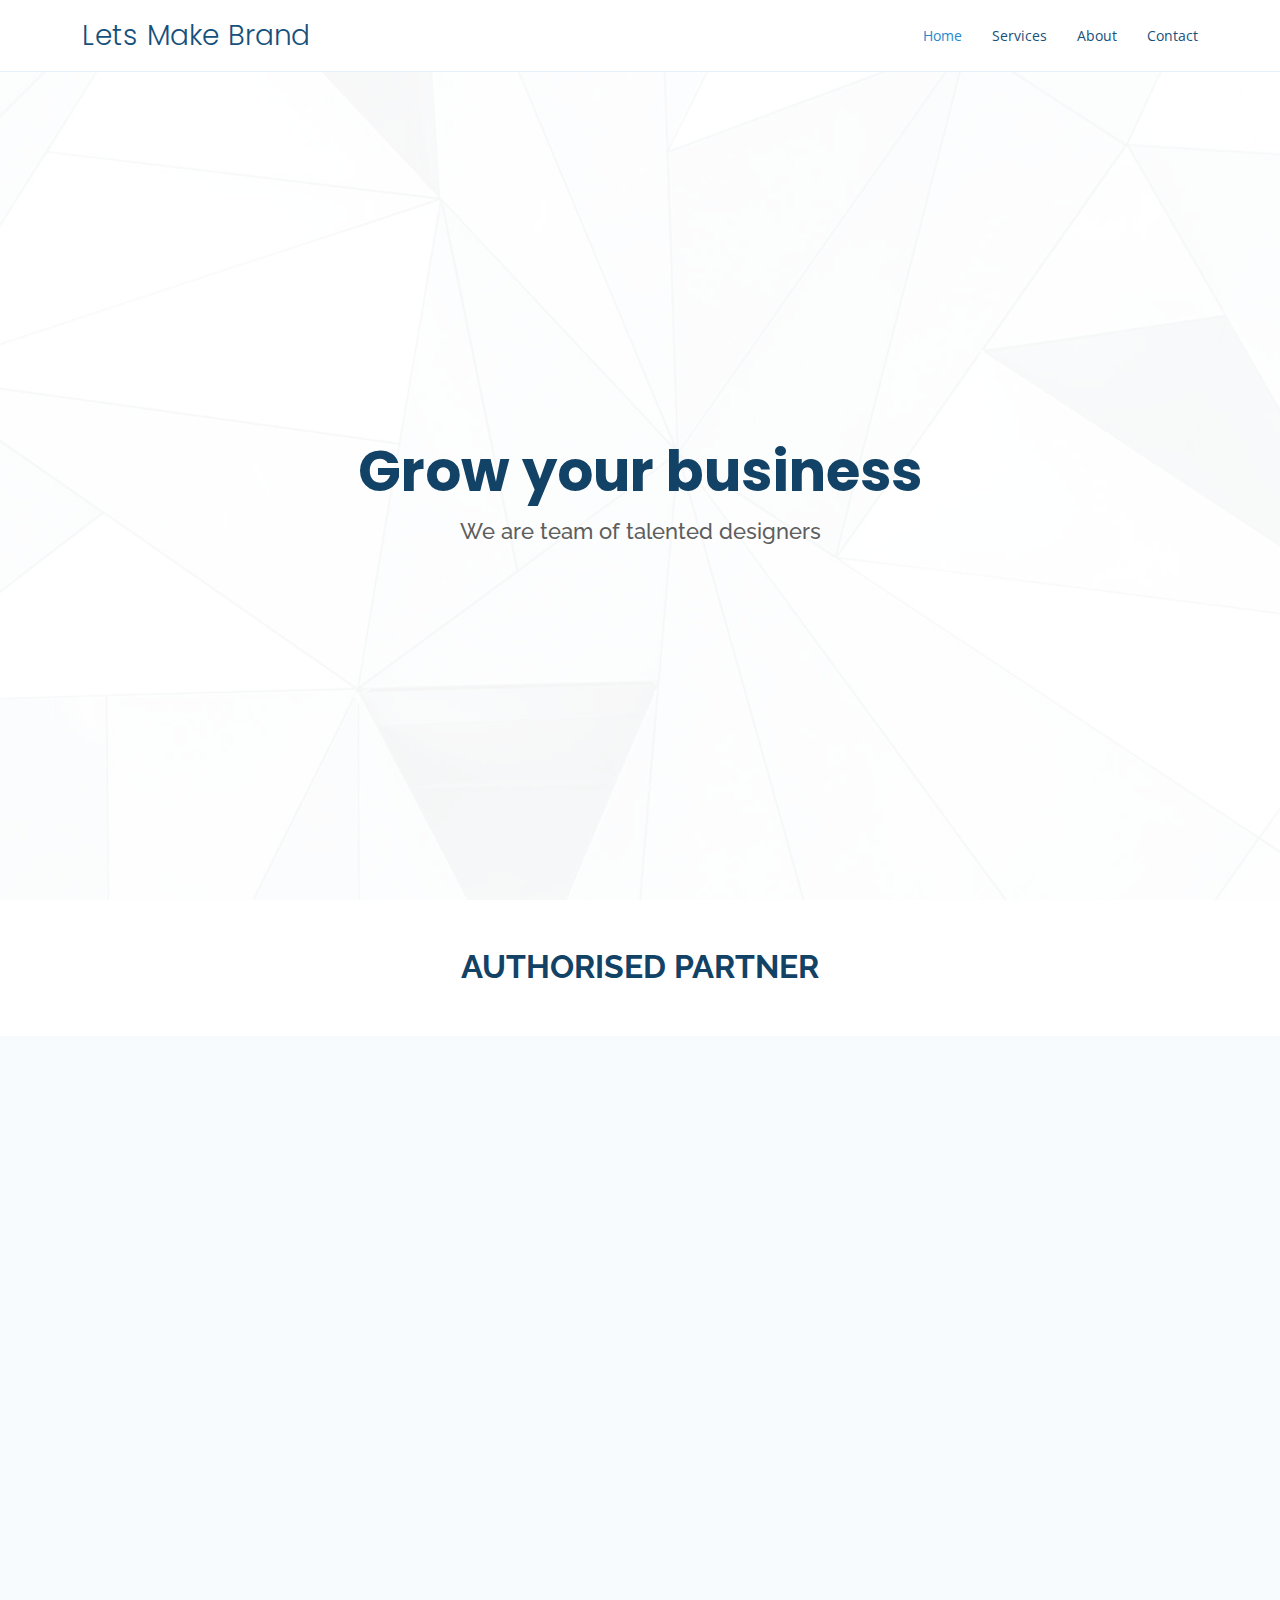
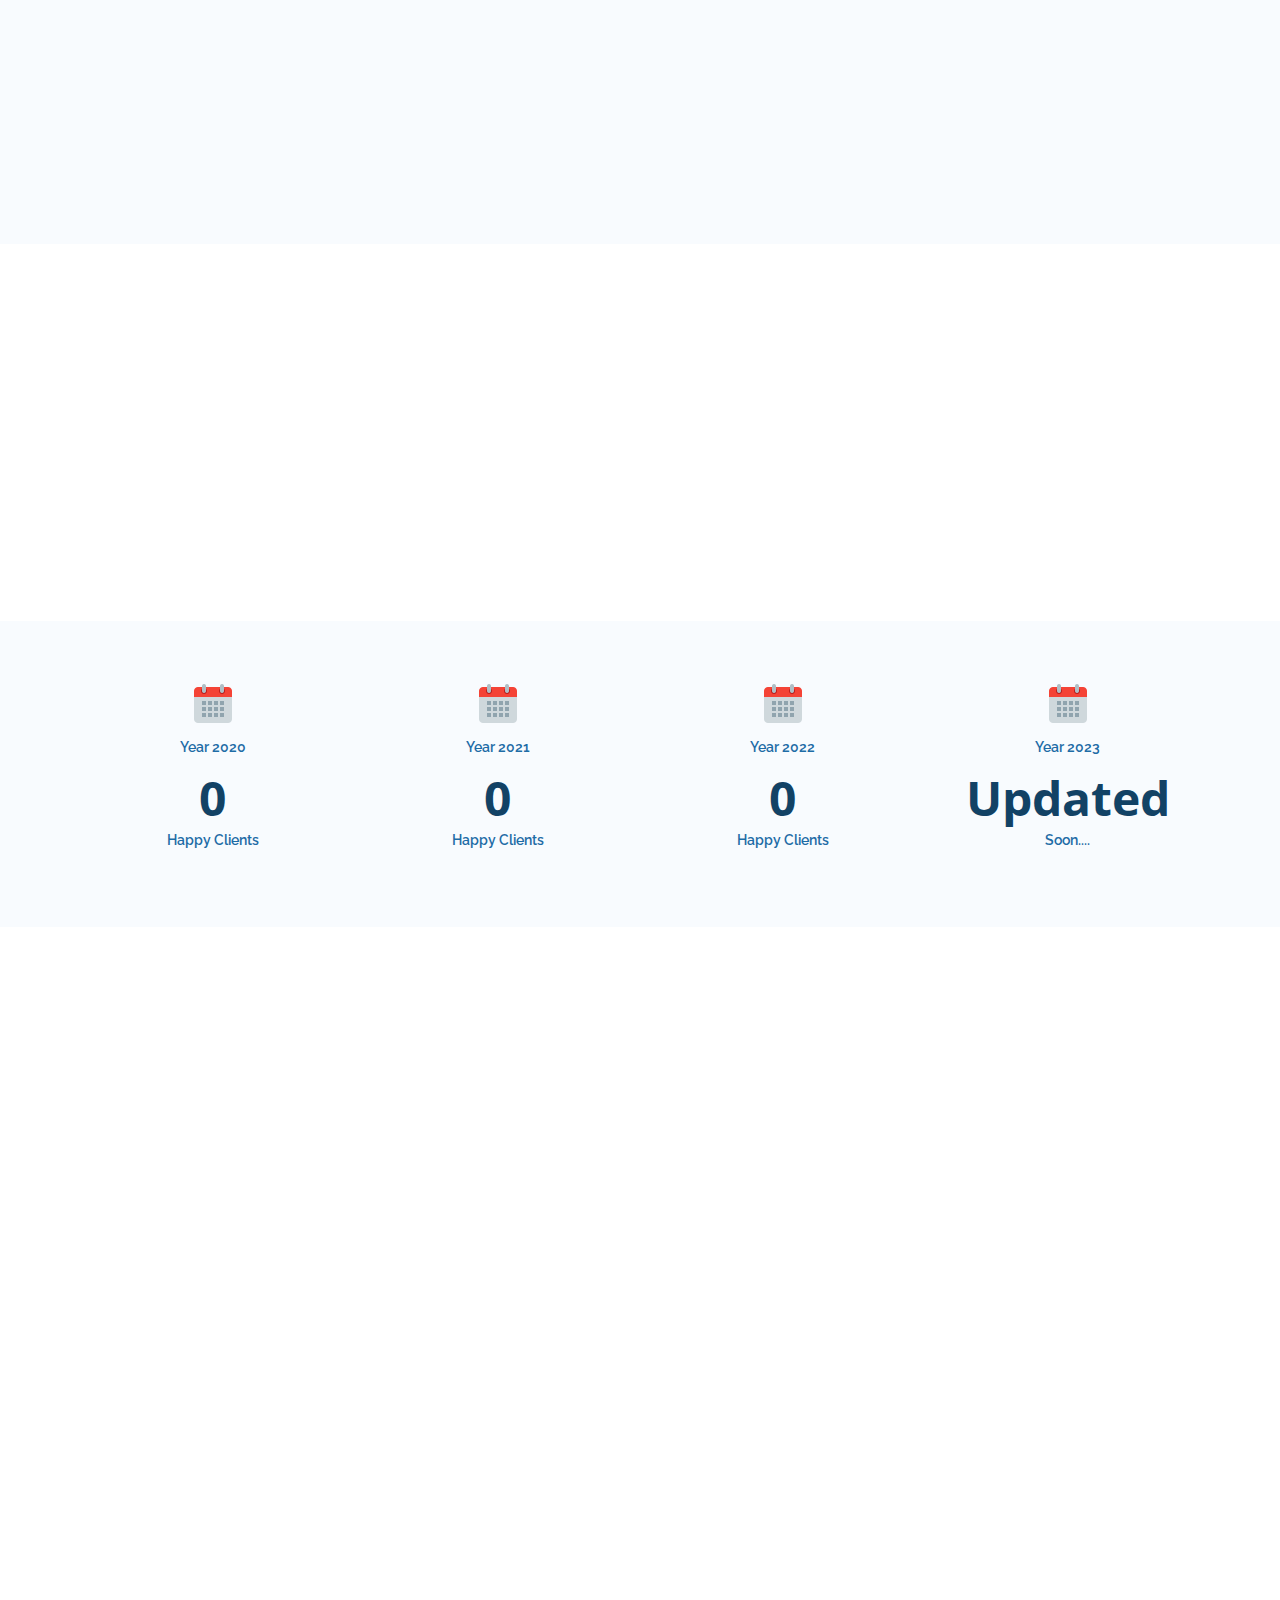
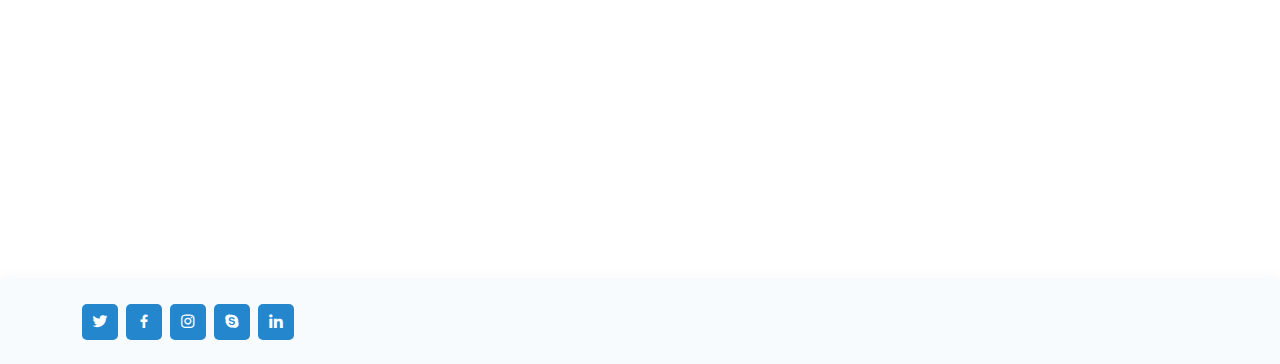
==== commit 203d8bad: "Update index.html" ====
--- a/index.html
+++ b/index.html
@@ -45,19 +45,19 @@
   <header id="header" class="fixed-top">
     <div class="container d-flex align-items-center justify-content-between">
 
-      <h1 class="logo"><a href="index.html">Lets Make Brand Private Limited</a></h1>
+      <h1 class="logo"><a href="index.html">Lets Make Brand</a></h1>
       <!-- Uncomment below if you prefer to use an image logo -->
       <!-- <a href="index.html" class="logo"><img src="assets/img/logo.png" alt="" class="img-fluid"></a>-->
 
       <nav id="navbar" class="navbar">
         <ul>
           <li><a class="nav-link scrollto active" href="#hero">Home</a></li>
+          <li><a class="nav-link scrollto" href="#services">Services</a></li>
           <li><a class="nav-link scrollto" href="#about">About</a></li>
-          <li><a class="nav-link scrollto" href="#services">Services</a></li>
-          <li><a class="nav-link scrollto o" href="#portfolio">Portfolio</a></li>
-          <li><a class="nav-link scrollto" href="#team">Team</a></li>
-          <li><a class="nav-link scrollto" href="#pricing">Pricing</a></li>
-          <li class="dropdown"><a href="#"><span>Drop Down</span> <i class="bi bi-chevron-down"></i></a>
+          <!-- <li><a class="nav-link scrollto o" href="#portfolio">Portfolio</a></li> -->
+          <!-- <li><a class="nav-link scrollto" href="#team">Team</a></li> -->
+          <!-- <li><a class="nav-link scrollto" href="#pricing">Pricing</a></li> -->
+          <!-- <li class="dropdown"><a href="#"><span>Drop Down</span> <i class="bi bi-chevron-down"></i></a>
             <ul>
               <li><a href="#">Drop Down 1</a></li>
               <li class="dropdown"><a href="#"><span>Deep Drop Down</span> <i class="bi bi-chevron-right"></i></a>
@@ -73,7 +73,7 @@
               <li><a href="#">Drop Down 3</a></li>
               <li><a href="#">Drop Down 4</a></li>
             </ul>
-          </li>
+          </li> -->
           <li><a class="nav-link scrollto" href="#contact">Contact</a></li>
           <!-- <li><a class="getstarted scrollto" href="#about">Get Started</a></li> -->
         </ul>
@@ -88,15 +88,15 @@
     <div class="container position-relative" data-aos="fade-up" data-aos-delay="100">
       <div class="row justify-content-center">
         <div class="col-xl-7 col-lg-9 text-center">
-          <h1>One Page Bootstrap Website Template</h1>
+          <h1>Grow your business</h1>
           <h2>We are team of talented designers</h2>
         </div>
       </div>
-      <div class="text-center">
+      <!-- <div class="text-center">
         <a href="#about" class="btn-get-started scrollto">Get Started</a>
-      </div>
-
-      <div class="row icon-boxes">
+      </div> -->
+
+      <!-- <div class="row icon-boxes">
         <div class="col-md-6 col-lg-3 d-flex align-items-stretch mb-5 mb-lg-0" data-aos="zoom-in" data-aos-delay="200">
           <div class="icon-box">
             <div class="icon"><i class="ri-stack-line"></i></div>
@@ -129,11 +129,109 @@
           </div>
         </div>
 
-      </div>
+      </div> -->
     </div>
   </section><!-- End Hero -->
 
+  <!-- ======= Clients Section ======= -->
+
+  <div class="container mt-5">
+    <div class="section-title">
+      <h2>Authorised Partner</h2>
+    </div>
+  </div>
+
+  <section id="clients" class="clients section-bg">
+    <div class="container">
+
+      <div class="row">
+
+        <div class="col-lg-2 col-md-4 col-6 d-flex align-items-center justify-content-center" data-aos="zoom-in">
+          <img src="assets/img/clients/client-1.png" class="img-fluid" alt="">
+        </div>
+
+        <div class="col-lg-2 col-md-4 col-6 d-flex align-items-center justify-content-center" data-aos="zoom-in">
+          <img src="assets/img/clients/client-2.png" class="img-fluid" alt="">
+        </div>
+
+        <div class="col-lg-2 col-md-4 col-6 d-flex align-items-center justify-content-center" data-aos="zoom-in">
+          <img src="assets/img/clients/client-3.png" class="img-fluid" alt="">
+        </div>
+
+        <div class="col-lg-3 col-md-4 col-6 d-flex align-items-center justify-content-center" data-aos="zoom-in"
+          style="margin: 0; padding: 0;">
+          <img src="assets/img/clients/client-4.png" class="img-fluid" alt="">
+        </div>
+
+
+
+        <div class="col-lg-2 col-md-4 col-6 d-flex align-items-center justify-content-center" data-aos="zoom-in">
+          <img src="assets/img/clients/client-5.png" class="img-fluid" alt="">
+        </div>
+
+        <div class="col-lg-2 col-md-4 col-6 d-flex align-items-center justify-content-center" data-aos="zoom-in">
+          <img src="assets/img/clients/client-6.png" class="img-fluid" alt="">
+        </div>
+
+        <div class="col-lg-2 col-md-4 col-6 d-flex align-items-center justify-content-center" data-aos="zoom-in">
+          <img src="assets/img/clients/client-7.png" class="img-fluid" alt="">
+        </div>
+
+      </div>
+
+    </div>
+  </section>
+  <!-- End Clients Section -->
+
   <main id="main">
+
+    <!-- ======= Services Section ======= -->
+    <section id="services" class="services section-bg">
+      <div class="container" data-aos="fade-up">
+
+        <div class="section-title">
+          <h2>Sevices</h2>
+          <!-- <p>Magnam dolores commodi suscipit. Necessitatibus eius consequatur ex aliquid fuga eum quidem. Sit sint
+            consectetur velit. Quisquam quos quisquam cupiditate. Et nemo qui impedit suscipit alias ea. Quia fugiat sit
+            in iste officiis commodi quidem hic quas.</p> -->
+        </div>
+
+        <div class="row justify-content-center">
+          <div class="col-lg-4 col-md-6 d-flex align-items-stretch" data-aos="zoom-in" data-aos-delay="100">
+            <div class="icon-box iconbox-blue">
+              <div class="icon">
+                <svg width="100" height="100" viewBox="0 0 600 600" xmlns="http://www.w3.org/2000/svg">
+                  <path stroke="none" stroke-width="0" fill="#f5f5f5"
+                    d="M300,521.0016835830174C376.1290562159157,517.8887921683347,466.0731472004068,529.7835943286574,510.70327084640275,468.03025145048787C554.3714126377745,407.6079735673963,508.03601936045806,328.9844924480964,491.2728898941984,256.3432110539036C474.5976632858925,184.082847569629,479.9380746630129,96.60480741107993,416.23090153303,58.64404602377083C348.86323505073057,18.502131276798302,261.93793281208167,40.57373210992963,193.5410806939664,78.93577620505333C130.42746243093433,114.334589627462,98.30271207620316,179.96522072025542,76.75703585869454,249.04625023123273C51.97151888228291,328.5150500222984,13.704378332031375,421.85034740162234,66.52175969318436,486.19268352777647C119.04800174914682,550.1803526380478,217.28368757567262,524.383925680826,300,521.0016835830174">
+                  </path>
+                </svg>
+                <i class="bx bxl-dribbble"></i>
+              </div>
+              <h4><a href="">Sharemarket</a></h4>
+              <p>Open DMAT Account</p>
+              <p>Start share trading hassle-free! Open your DMAT account effortlessly with us.</p>
+            </div>
+          </div>
+
+          <div class="col-lg-4 col-md-6 d-flex align-items-stretch mt-4 mt-md-0" data-aos="zoom-in"
+            data-aos-delay="200">
+            <div class="icon-box iconbox-orange ">
+              <div class="icon">
+                <svg width="100" height="100" viewBox="0 0 600 600" xmlns="http://www.w3.org/2000/svg">
+                  <path stroke="none" stroke-width="0" fill="#f5f5f5"
+                    d="M300,582.0697525312426C382.5290701553225,586.8405444964366,449.9789794690241,525.3245884688669,502.5850820975895,461.55621195738473C556.606425686781,396.0723002908107,615.8543463187945,314.28637112970534,586.6730223649479,234.56875336149918C558.9533121215079,158.8439757836574,454.9685369536778,164.00468322053177,381.49747125262974,130.76875717737553C312.15926192815925,99.40240125094834,248.97055460311594,18.661163978235184,179.8680185752513,50.54337015887873C110.5421016452524,82.52863877960104,119.82277516462835,180.83849132639028,109.12597500060166,256.43424936330496C100.08760227029461,320.3096726198365,92.17705696193138,384.0621239912766,124.79988738764834,439.7174275375508C164.83382741302287,508.01625554203684,220.96474134820875,577.5009287672846,300,582.0697525312426">
+                  </path>
+                </svg>
+                <i class="bx bx-file"></i>
+              </div>
+              <h4><a href="">Digital Work</a></h4>
+              <p>Start exploring flexible work options from home! Discover a range of opportunities with us</p>
+            </div>
+          </div>
+        </div>
+
+      </div>
+    </section><!-- End Sevices Section -->
 
     <!-- ======= About Section ======= -->
     <section id="about" class="about">
@@ -141,11 +239,11 @@
 
         <div class="section-title">
           <h2>About Us</h2>
-          <p>Magnam dolores commodi suscipit. Necessitatibus eius consequatur ex aliquid fuga eum quidem. </p>
+          <!-- <p>Magnam dolores commodi suscipit. Necessitatibus eius consequatur ex aliquid fuga eum quidem. </p> -->
         </div>
 
         <div class="row content">
-          <div class="col-lg-6">
+          <!-- <div class="col-lg-6">
             <p>
               Lorem ipsum dolor sit amet, consectetur adipiscing elit, sed do eiusmod tempor incididunt ut labore et
               dolore
@@ -165,7 +263,13 @@
               culpa qui officia deserunt mollit anim id est laborum.
             </p>
             <a href="#" class="btn-learn-more">Learn More</a>
-          </div>
+          </div> -->
+
+          <p class="text-center">Welcome to Lets Make Brand Private Limited, your partner in financial and professional
+            empowerment.</p>
+          <p class="text-center">We're dedicated to simplifying your journey towards success, offering seamless DMAT
+            account opening services and diverse opportunities for digital work.</p>
+          <p class="text-center">Join us today and experience the difference with Lets Make Brand Private Limited.</p>
         </div>
 
       </div>
@@ -222,7 +326,7 @@
     </section><!-- End Counts Section -->
 
     <!-- ======= About Video Section ======= -->
-    <section id="about-video" class="about-video">
+    <!-- <section id="about-video" class="about-video">
       <div class="container" data-aos="fade-up">
 
         <div class="row">
@@ -259,52 +363,13 @@
         </div>
 
       </div>
-    </section><!-- End About Video Section -->
-
-    <!-- ======= Clients Section ======= -->
-    <section id="clients" class="clients section-bg">
-      <div class="container">
-
-        <div class="row">
-
-          <div class="col-lg-2 col-md-4 col-6 d-flex align-items-center justify-content-center" data-aos="zoom-in">
-            <img src="assets/img/clients/client-1.png" class="img-fluid" alt="">
-          </div>
-
-          <div class="col-lg-2 col-md-4 col-6 d-flex align-items-center justify-content-center" data-aos="zoom-in">
-            <img src="assets/img/clients/client-2.png" class="img-fluid" alt="">
-          </div>
-
-          <div class="col-lg-2 col-md-4 col-6 d-flex align-items-center justify-content-center" data-aos="zoom-in">
-            <img src="assets/img/clients/client-3.png" class="img-fluid" alt="">
-          </div>
-
-          <div class="col-lg-3 col-md-4 col-6 d-flex align-items-center justify-content-center" data-aos="zoom-in"
-            style="margin: 0; padding: 0;">
-            <img src="assets/img/clients/client-4.png" class="img-fluid" alt="">
-          </div>
-
-
-
-          <div class="col-lg-2 col-md-4 col-6 d-flex align-items-center justify-content-center" data-aos="zoom-in">
-            <img src="assets/img/clients/client-5.png" class="img-fluid" alt="">
-          </div>
-
-          <div class="col-lg-2 col-md-4 col-6 d-flex align-items-center justify-content-center" data-aos="zoom-in">
-            <img src="assets/img/clients/client-6.png" class="img-fluid" alt="">
-          </div>
-
-          <div class="col-lg-2 col-md-4 col-6 d-flex align-items-center justify-content-center" data-aos="zoom-in">
-            <img src="assets/img/clients/client-7.png" class="img-fluid" alt="">
-          </div>
-
-        </div>
-
-      </div>
-    </section><!-- End Clients Section -->
+    </section> -->
+    <!-- End About Video Section -->
+
+
 
     <!-- ======= Testimonials Section ======= -->
-    <section id="testimonials" class="testimonials">
+    <!-- <section id="testimonials" class="testimonials">
       <div class="container" data-aos="fade-up">
 
         <div class="section-title">
@@ -331,7 +396,7 @@
               </div>
             </div><!-- End testimonial item -->
 
-            <div class="swiper-slide">
+    <!-- <div class="swiper-slide">
               <div class="testimonial-item">
                 <p>
                   <i class="bx bxs-quote-alt-left quote-icon-left"></i>
@@ -343,9 +408,10 @@
                 <h3>Sara Wilsson</h3>
                 <h4>Designer</h4>
               </div>
-            </div><!-- End testimonial item -->
-
-            <div class="swiper-slide">
+            </div> -->
+    <!-- End testimonial item -->
+
+    <!-- <div class="swiper-slide">
               <div class="testimonial-item">
                 <p>
                   <i class="bx bxs-quote-alt-left quote-icon-left"></i>
@@ -357,9 +423,10 @@
                 <h3>Jena Karlis</h3>
                 <h4>Store Owner</h4>
               </div>
-            </div><!-- End testimonial item -->
-
-            <div class="swiper-slide">
+            </div> -->
+    <!-- End testimonial item -->
+
+    <!-- <div class="swiper-slide">
               <div class="testimonial-item">
                 <p>
                   <i class="bx bxs-quote-alt-left quote-icon-left"></i>
@@ -371,9 +438,10 @@
                 <h3>Matt Brandon</h3>
                 <h4>Freelancer</h4>
               </div>
-            </div><!-- End testimonial item -->
-
-            <div class="swiper-slide">
+            </div> -->
+    <!-- End testimonial item -->
+
+    <!-- <div class="swiper-slide">
               <div class="testimonial-item">
                 <p>
                   <i class="bx bxs-quote-alt-left quote-icon-left"></i>
@@ -385,126 +453,21 @@
                 <h3>John Larson</h3>
                 <h4>Entrepreneur</h4>
               </div>
-            </div><!-- End testimonial item -->
-
-          </div>
+            </div> -->
+    <!-- End testimonial item -->
+
+    <!-- </div>
           <div class="swiper-pagination"></div>
         </div>
 
       </div>
-    </section><!-- End Testimonials Section -->
-
-    <!-- ======= Services Section ======= -->
-    <section id="services" class="services section-bg">
-      <div class="container" data-aos="fade-up">
-
-        <div class="section-title">
-          <h2>Sevices</h2>
-          <p>Magnam dolores commodi suscipit. Necessitatibus eius consequatur ex aliquid fuga eum quidem. Sit sint
-            consectetur velit. Quisquam quos quisquam cupiditate. Et nemo qui impedit suscipit alias ea. Quia fugiat sit
-            in iste officiis commodi quidem hic quas.</p>
-        </div>
-
-        <div class="row">
-          <div class="col-lg-4 col-md-6 d-flex align-items-stretch" data-aos="zoom-in" data-aos-delay="100">
-            <div class="icon-box iconbox-blue">
-              <div class="icon">
-                <svg width="100" height="100" viewBox="0 0 600 600" xmlns="http://www.w3.org/2000/svg">
-                  <path stroke="none" stroke-width="0" fill="#f5f5f5"
-                    d="M300,521.0016835830174C376.1290562159157,517.8887921683347,466.0731472004068,529.7835943286574,510.70327084640275,468.03025145048787C554.3714126377745,407.6079735673963,508.03601936045806,328.9844924480964,491.2728898941984,256.3432110539036C474.5976632858925,184.082847569629,479.9380746630129,96.60480741107993,416.23090153303,58.64404602377083C348.86323505073057,18.502131276798302,261.93793281208167,40.57373210992963,193.5410806939664,78.93577620505333C130.42746243093433,114.334589627462,98.30271207620316,179.96522072025542,76.75703585869454,249.04625023123273C51.97151888228291,328.5150500222984,13.704378332031375,421.85034740162234,66.52175969318436,486.19268352777647C119.04800174914682,550.1803526380478,217.28368757567262,524.383925680826,300,521.0016835830174">
-                  </path>
-                </svg>
-                <i class="bx bxl-dribbble"></i>
-              </div>
-              <h4><a href="">Lorem Ipsum</a></h4>
-              <p>Voluptatum deleniti atque corrupti quos dolores et quas molestias excepturi</p>
-            </div>
-          </div>
-
-          <div class="col-lg-4 col-md-6 d-flex align-items-stretch mt-4 mt-md-0" data-aos="zoom-in"
-            data-aos-delay="200">
-            <div class="icon-box iconbox-orange ">
-              <div class="icon">
-                <svg width="100" height="100" viewBox="0 0 600 600" xmlns="http://www.w3.org/2000/svg">
-                  <path stroke="none" stroke-width="0" fill="#f5f5f5"
-                    d="M300,582.0697525312426C382.5290701553225,586.8405444964366,449.9789794690241,525.3245884688669,502.5850820975895,461.55621195738473C556.606425686781,396.0723002908107,615.8543463187945,314.28637112970534,586.6730223649479,234.56875336149918C558.9533121215079,158.8439757836574,454.9685369536778,164.00468322053177,381.49747125262974,130.76875717737553C312.15926192815925,99.40240125094834,248.97055460311594,18.661163978235184,179.8680185752513,50.54337015887873C110.5421016452524,82.52863877960104,119.82277516462835,180.83849132639028,109.12597500060166,256.43424936330496C100.08760227029461,320.3096726198365,92.17705696193138,384.0621239912766,124.79988738764834,439.7174275375508C164.83382741302287,508.01625554203684,220.96474134820875,577.5009287672846,300,582.0697525312426">
-                  </path>
-                </svg>
-                <i class="bx bx-file"></i>
-              </div>
-              <h4><a href="">Sed Perspiciatis</a></h4>
-              <p>Duis aute irure dolor in reprehenderit in voluptate velit esse cillum dolore</p>
-            </div>
-          </div>
-
-          <div class="col-lg-4 col-md-6 d-flex align-items-stretch mt-4 mt-lg-0" data-aos="zoom-in"
-            data-aos-delay="300">
-            <div class="icon-box iconbox-pink">
-              <div class="icon">
-                <svg width="100" height="100" viewBox="0 0 600 600" xmlns="http://www.w3.org/2000/svg">
-                  <path stroke="none" stroke-width="0" fill="#f5f5f5"
-                    d="M300,541.5067337569781C382.14930387511276,545.0595476570109,479.8736841581634,548.3450877840088,526.4010558755058,480.5488172755941C571.5218469581645,414.80211281144784,517.5187510058486,332.0715597781072,496.52539010469104,255.14436215662573C477.37192572678356,184.95920475031193,473.57363656557914,105.61284051026155,413.0603344069578,65.22779650032875C343.27470386102294,18.654635553484475,251.2091493199835,5.337323636656869,175.0934190732945,40.62881213300186C97.87086631185822,76.43348514350839,51.98124368387456,156.15599469081315,36.44837278890362,239.84606092416172C21.716077023791087,319.22268207091537,43.775223500013084,401.1760424656574,96.891909868211,461.97329694683043C147.22146801428983,519.5804099606455,223.5754009179313,538.201503339737,300,541.5067337569781">
-                  </path>
-                </svg>
-                <i class="bx bx-tachometer"></i>
-              </div>
-              <h4><a href="">Magni Dolores</a></h4>
-              <p>Excepteur sint occaecat cupidatat non proident, sunt in culpa qui officia</p>
-            </div>
-          </div>
-
-          <div class="col-lg-4 col-md-6 d-flex align-items-stretch mt-4" data-aos="zoom-in" data-aos-delay="100">
-            <div class="icon-box iconbox-yellow">
-              <div class="icon">
-                <svg width="100" height="100" viewBox="0 0 600 600" xmlns="http://www.w3.org/2000/svg">
-                  <path stroke="none" stroke-width="0" fill="#f5f5f5"
-                    d="M300,503.46388370962813C374.79870501325706,506.71871716319447,464.8034551963731,527.1746412648533,510.4981551193396,467.86667711651364C555.9287308511215,408.9015244558933,512.6030010748507,327.5744911775523,490.211057578863,256.5855673507754C471.097692560561,195.9906835881958,447.69079081568157,138.11976852964426,395.19560036434837,102.3242989838813C329.3053358748298,57.3949838291264,248.02791733380457,8.279543830951368,175.87071277845988,42.242879143198664C103.41431057327972,76.34704239035025,93.79494320519305,170.9812938413882,81.28167332365135,250.07896920659033C70.17666984294237,320.27484674793965,64.84698225790005,396.69656628748305,111.28512138212992,450.4950937839243C156.20124167950087,502.5303643271138,231.32542653798444,500.4755392045468,300,503.46388370962813">
-                  </path>
-                </svg>
-                <i class="bx bx-layer"></i>
-              </div>
-              <h4><a href="">Nemo Enim</a></h4>
-              <p>At vero eos et accusamus et iusto odio dignissimos ducimus qui blanditiis</p>
-            </div>
-          </div>
-
-          <div class="col-lg-4 col-md-6 d-flex align-items-stretch mt-4" data-aos="zoom-in" data-aos-delay="200">
-            <div class="icon-box iconbox-red">
-              <div class="icon">
-                <svg width="100" height="100" viewBox="0 0 600 600" xmlns="http://www.w3.org/2000/svg">
-                  <path stroke="none" stroke-width="0" fill="#f5f5f5"
-                    d="M300,532.3542879108572C369.38199826031484,532.3153073249985,429.10787420159085,491.63046689027357,474.5244479745417,439.17860296908856C522.8885846962883,383.3225815378663,569.1668002868075,314.3205725914397,550.7432151929288,242.7694973846089C532.6665558377875,172.5657663291529,456.2379748765914,142.6223662098291,390.3689995646985,112.34683881706744C326.66090330228417,83.06452184765237,258.84405631176094,53.51806209861945,193.32584062364296,78.48882559362697C121.61183558270385,105.82097193414197,62.805066853699245,167.19869350419734,48.57481801355237,242.6138429142374C34.843463184063346,315.3850353017275,76.69343916112496,383.4422959591041,125.22947124332185,439.3748458443577C170.7312796277747,491.8107796887764,230.57421082200815,532.3932930995766,300,532.3542879108572">
-                  </path>
-                </svg>
-                <i class="bx bx-slideshow"></i>
-              </div>
-              <h4><a href="">Dele Cardo</a></h4>
-              <p>Quis consequatur saepe eligendi voluptatem consequatur dolor consequuntur</p>
-            </div>
-          </div>
-
-          <div class="col-lg-4 col-md-6 d-flex align-items-stretch mt-4" data-aos="zoom-in" data-aos-delay="300">
-            <div class="icon-box iconbox-teal">
-              <div class="icon">
-                <svg width="100" height="100" viewBox="0 0 600 600" xmlns="http://www.w3.org/2000/svg">
-                  <path stroke="none" stroke-width="0" fill="#f5f5f5"
-                    d="M300,566.797414625762C385.7384707136149,576.1784315230908,478.7894351017131,552.8928747891023,531.9192734346935,484.94944893311C584.6109503024035,417.5663521118492,582.489472248146,322.67544863468447,553.9536738515405,242.03673114598146C529.1557734026468,171.96086150256528,465.24506316201064,127.66468636344209,395.9583748389544,100.7403814666027C334.2173773831606,76.7482773500951,269.4350130405921,84.62216499799875,207.1952322260088,107.2889140133804C132.92018162631612,134.33871894543012,41.79353780512637,160.00259165414826,22.644507872594943,236.69541883565114C3.319112789854554,314.0945973066697,72.72355303640163,379.243833228382,124.04198916343866,440.3218312028393C172.9286146004772,498.5055451809895,224.45579914871206,558.5317968840102,300,566.797414625762">
-                  </path>
-                </svg>
-                <i class="bx bx-arch"></i>
-              </div>
-              <h4><a href="">Divera Don</a></h4>
-              <p>Modi nostrum vel laborum. Porro fugit error sit minus sapiente sit aspernatur</p>
-            </div>
-          </div>
-
-        </div>
-
-      </div>
-    </section><!-- End Sevices Section -->
+    </section>  -->
+    <!-- End Testimonials Section -->
+
+
 
     <!-- ======= Cta Section ======= -->
-    <section id="cta" class="cta">
+    <!-- <section id="cta" class="cta">
       <div class="container" data-aos="zoom-in">
         <div class="text-center">
           <h3>Call To Action</h3>
@@ -514,10 +477,11 @@
           <a class="cta-btn" href="#">Call To Action</a>
         </div>
       </div>
-    </section><!-- End Cta Section -->
+    </section> -->
+    <!-- End Cta Section -->
 
     <!-- ======= Portfolio Section ======= -->
-    <section id="portfolio" class="portfolio">
+    <!-- <section id="portfolio" class="portfolio">
       <div class="container" data-aos="fade-up">
 
         <div class="section-title">
@@ -678,10 +642,11 @@
         </div>
 
       </div>
-    </section><!-- End Portfolio Section -->
+    </section> -->
+    <!-- End Portfolio Section -->
 
     <!-- ======= Team Section ======= -->
-    <section id="team" class="team section-bg">
+    <!-- <section id="team" class="team section-bg">
       <div class="container" data-aos="fade-up">
 
         <div class="section-title">
@@ -768,10 +733,11 @@
         </div>
 
       </div>
-    </section><!-- End Team Section -->
+    </section> -->
+    <!-- End Team Section -->
 
     <!-- ======= Pricing Section ======= -->
-    <section id="pricing" class="pricing">
+    <!-- <section id="pricing" class="pricing">
       <div class="container" data-aos="fade-up">
 
         <div class="section-title">
@@ -837,10 +803,11 @@
         </div>
 
       </div>
-    </section><!-- End Pricing Section -->
+    </section> -->
+    <!-- End Pricing Section -->
 
     <!-- ======= Frequently Asked Questions Section ======= -->
-    <section id="faq" class="faq section-bg">
+    <!-- <section id="faq" class="faq section-bg">
       <div class="container" data-aos="fade-up">
 
         <div class="section-title">
@@ -921,7 +888,8 @@
         </div>
 
       </div>
-    </section><!-- End Frequently Asked Questions Section -->
+    </section> -->
+    <!-- End Frequently Asked Questions Section -->
 
     <!-- ======= Contact Section ======= -->
     <section id="contact" class="contact">
@@ -1003,7 +971,7 @@
   <!-- ======= Footer ======= -->
   <footer id="footer">
 
-    <div class="footer-top">
+    <!-- <div class="footer-top">
       <div class="container">
         <div class="row">
 
@@ -1050,22 +1018,22 @@
 
         </div>
       </div>
-    </div>
+    </div> -->
 
     <div class="container d-md-flex py-4">
 
-      <div class="me-md-auto text-center text-md-start">
-        <div class="copyright">
+      <!-- <div class="me-md-auto text-center text-md-start"> -->
+      <!-- <div class="copyright">
           &copy; Copyright <strong><span>OnePage</span></strong>. All Rights Reserved
         </div>
-        <div class="credits">
-          <!-- All the links in the footer should remain intact. -->
-          <!-- You can delete the links only if you purchased the pro version. -->
-          <!-- Licensing information: https://bootstrapmade.com/license/ -->
-          <!-- Purchase the pro version with working PHP/AJAX contact form: https://bootstrapmade.com/onepage-multipurpose-bootstrap-template/ -->
-          Designed by <a href="https://bootstrapmade.com/">BootstrapMade</a>
-        </div>
-      </div>
+        <div class="credits"> -->
+      <!-- All the links in the footer should remain intact. -->
+      <!-- You can delete the links only if you purchased the pro version. -->
+      <!-- Licensing information: https://bootstrapmade.com/license/ -->
+      <!-- Purchase the pro version with working PHP/AJAX contact form: https://bootstrapmade.com/onepage-multipurpose-bootstrap-template/ -->
+      <!-- Designed by <a href="https://bootstrapmade.com/">BootstrapMade</a>
+        </div> -->
+      <!-- </div> -->
       <div class="social-links text-center text-md-right pt-3 pt-md-0">
         <a href="#" class="twitter"><i class="bx bxl-twitter"></i></a>
         <a href="#" class="facebook"><i class="bx bxl-facebook"></i></a>
@@ -1074,7 +1042,8 @@
         <a href="#" class="linkedin"><i class="bx bxl-linkedin"></i></a>
       </div>
     </div>
-  </footer><!-- End Footer -->
+  </footer>
+  <!-- End Footer -->
 
   <div id="preloader"></div>
   <a href="#" class="back-to-top d-flex align-items-center justify-content-center"><i
@@ -1094,4 +1063,4 @@
 
 </body>
 
-</html>+</html>
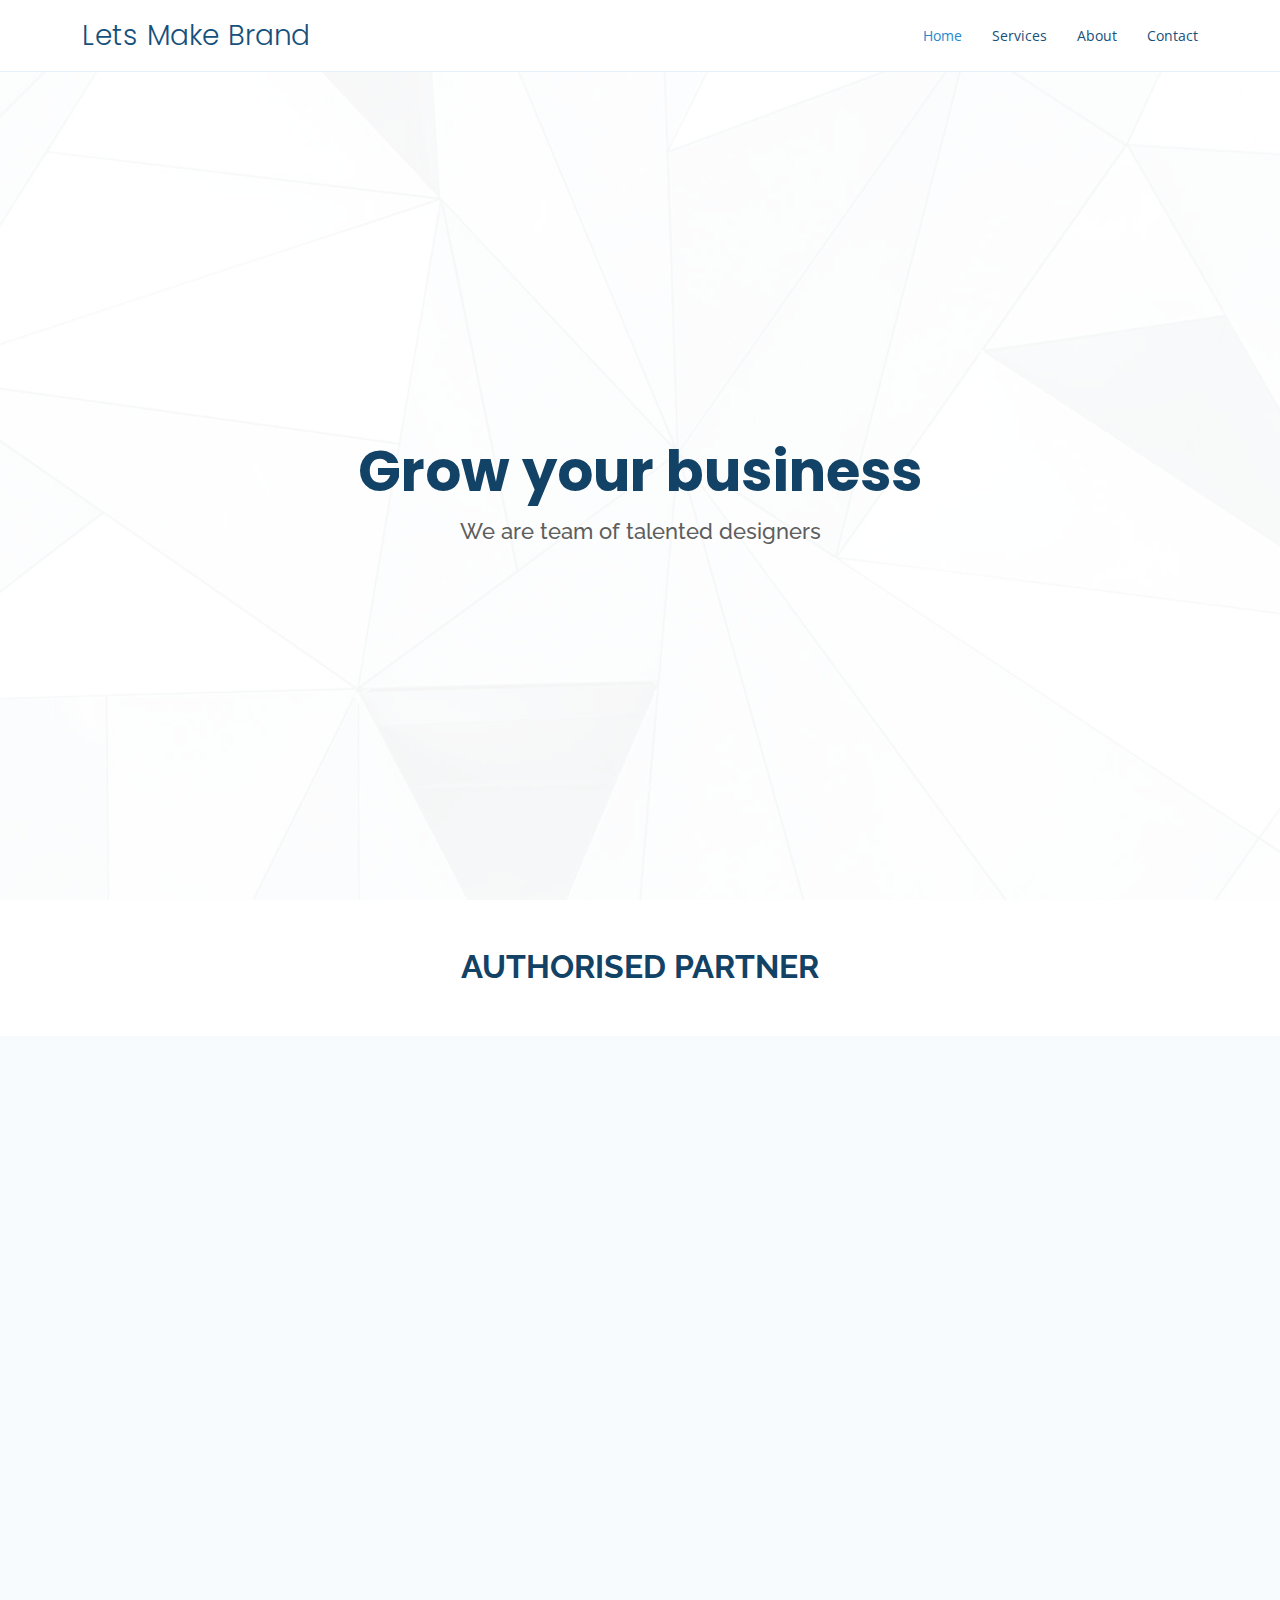
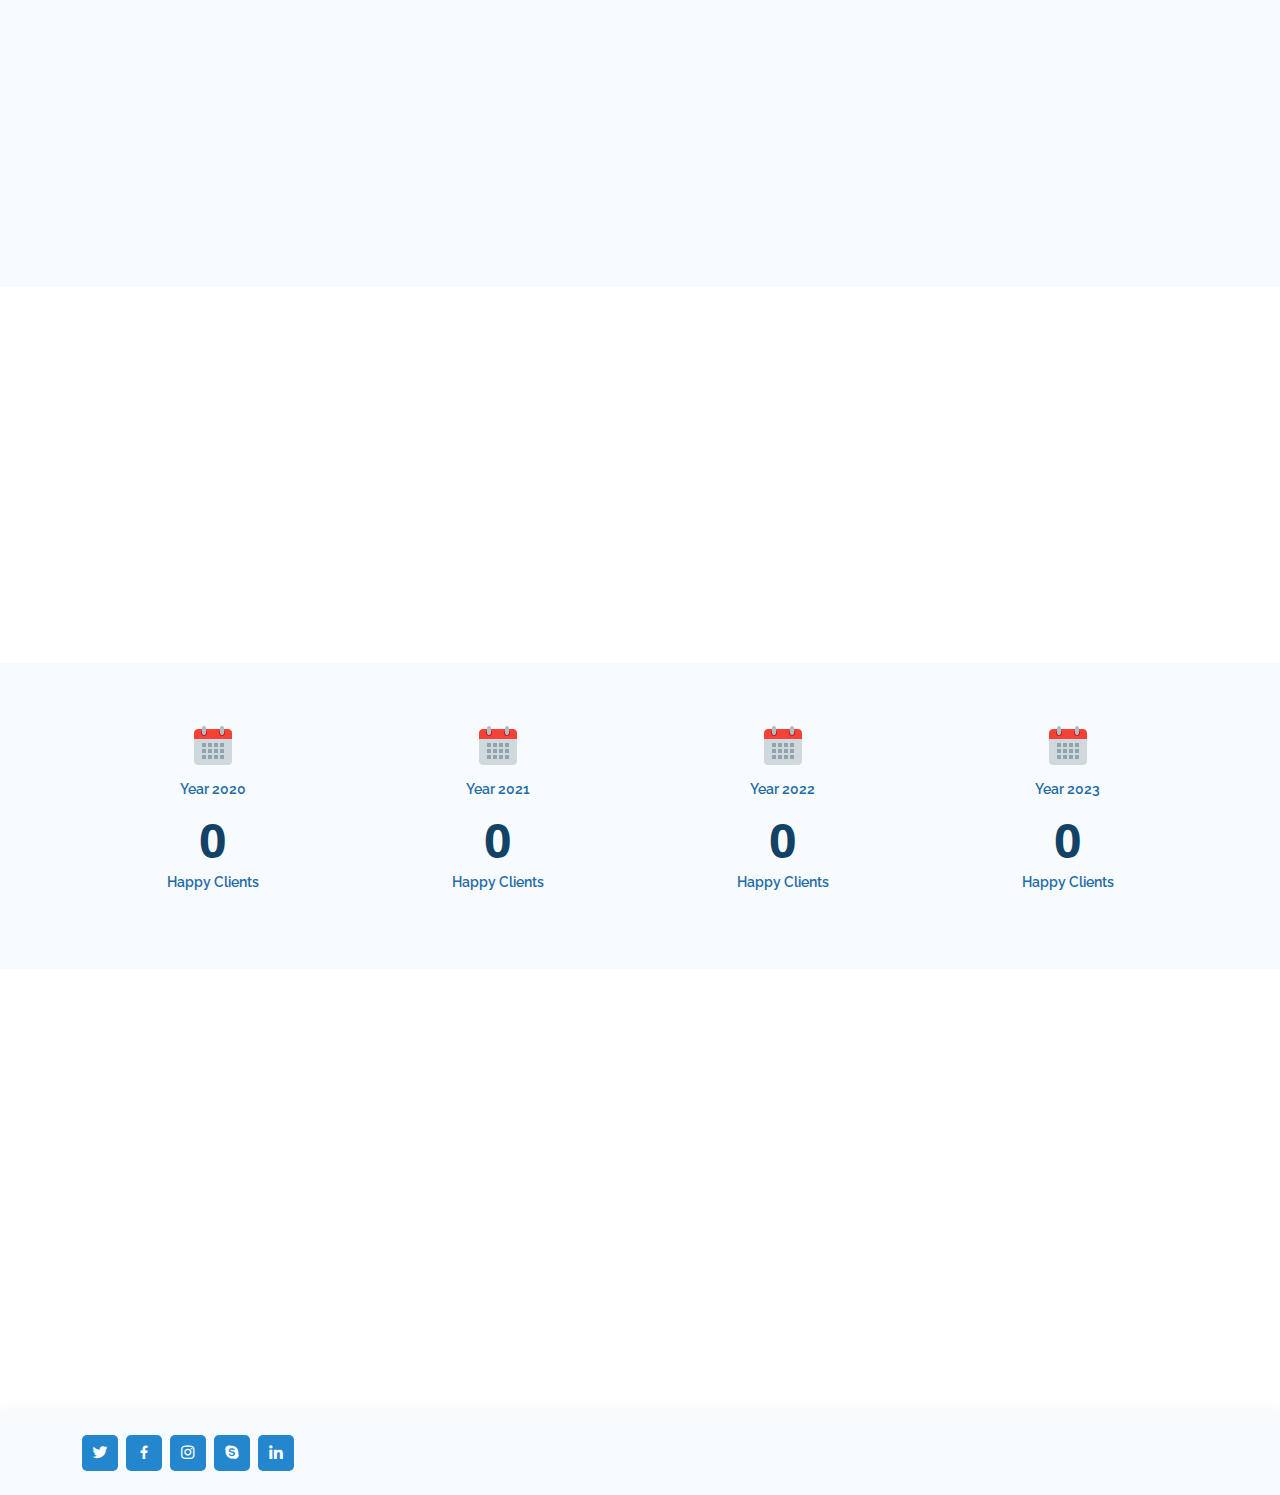
==== commit 4cb9da22: "Update index.html" ====
--- a/index.html
+++ b/index.html
@@ -5,7 +5,7 @@
   <meta charset="utf-8">
   <meta content="width=device-width, initial-scale=1.0" name="viewport">
 
-  <title>OnePage Bootstrap Template - Index</title>
+  <title>Lets Make Brand</title>
   <meta content="" name="description">
   <meta content="" name="keywords">
 
@@ -163,8 +163,6 @@
           <img src="assets/img/clients/client-4.png" class="img-fluid" alt="">
         </div>
 
-
-
         <div class="col-lg-2 col-md-4 col-6 d-flex align-items-center justify-content-center" data-aos="zoom-in">
           <img src="assets/img/clients/client-5.png" class="img-fluid" alt="">
         </div>
@@ -190,7 +188,7 @@
       <div class="container" data-aos="fade-up">
 
         <div class="section-title">
-          <h2>Sevices</h2>
+          <h2>Services</h2>
           <!-- <p>Magnam dolores commodi suscipit. Necessitatibus eius consequatur ex aliquid fuga eum quidem. Sit sint
             consectetur velit. Quisquam quos quisquam cupiditate. Et nemo qui impedit suscipit alias ea. Quia fugiat sit
             in iste officiis commodi quidem hic quas.</p> -->
@@ -208,8 +206,8 @@
                 <i class="bx bxl-dribbble"></i>
               </div>
               <h4><a href="">Sharemarket</a></h4>
-              <p>Open DMAT Account</p>
-              <p>Start share trading hassle-free! Open your DMAT account effortlessly with us.</p>
+              <p>Open demate Account</p>
+              <p>Start share trading hassle-free! Open your demate account effortlessly with us.</p>
             </div>
           </div>
 
@@ -225,7 +223,8 @@
                 <i class="bx bx-file"></i>
               </div>
               <h4><a href="">Digital Work</a></h4>
-              <p>Start exploring flexible work options from home! Discover a range of opportunities with us</p>
+              <p>Our mission is to create digital experiences that improve people's lives and offer a tendency to go a
+                step ahead globally.</p>
             </div>
           </div>
         </div>
@@ -267,7 +266,7 @@
 
           <p class="text-center">Welcome to Lets Make Brand Private Limited, your partner in financial and professional
             empowerment.</p>
-          <p class="text-center">We're dedicated to simplifying your journey towards success, offering seamless DMAT
+          <p class="text-center">We're dedicated to simplifying your journey towards success, offering seamless demate
             account opening services and diverse opportunities for digital work.</p>
           <p class="text-center">Join us today and experience the difference with Lets Make Brand Private Limited.</p>
         </div>
@@ -285,7 +284,7 @@
             <div class="count-box">
               <img src="./assets/img/calender.png" alt="">
               <p>Year 2020</p>
-              <span data-purecounter-start="0" data-purecounter-end="350" data-purecounter-duration="2"
+              <span data-purecounter-start="0" data-purecounter-end="300" data-purecounter-duration="2"
                 class="purecounter"></span>
               <p>Happy Clients</p>
             </div>
@@ -295,7 +294,7 @@
             <div class="count-box">
               <img src="./assets/img/calender.png" alt="">
               <p>Year 2021</p>
-              <span data-purecounter-start="0" data-purecounter-end="1200" data-purecounter-duration="2"
+              <span data-purecounter-start="0" data-purecounter-end="1000" data-purecounter-duration="2"
                 class="purecounter"></span>
               <p>Happy Clients</p>
             </div>
@@ -305,7 +304,7 @@
             <div class="count-box">
               <img src="./assets/img/calender.png" alt="">
               <p>Year 2022</p>
-              <span data-purecounter-start="0" data-purecounter-end="6000" data-purecounter-duration="2"
+              <span data-purecounter-start="0" data-purecounter-end="3500" data-purecounter-duration="2"
                 class="purecounter"></span>
               <p>Happy Clients</p>
             </div>
@@ -315,11 +314,11 @@
             <div class="count-box">
               <img src="./assets/img/calender.png" alt="">
               <p>Year 2023</p>
-              <span>Updated</span>
-              <p>Soon....</p>
-            </div>
-          </div>
-
+              <span data-purecounter-start="0" data-purecounter-end="7000" data-purecounter-duration="2"
+                class="purecounter"></span>
+              <p>Happy Clients</p>
+            </div>
+          </div>
         </div>
 
       </div>
@@ -897,74 +896,40 @@
 
         <div class="section-title">
           <h2>Contact</h2>
-          <p>Magnam dolores commodi suscipit. Necessitatibus eius consequatur ex aliquid fuga eum quidem. Sit sint
+          <!-- <p>Magnam dolores commodi suscipit. Necessitatibus eius consequatur ex aliquid fuga eum quidem. Sit sint
             consectetur velit. Quisquam quos quisquam cupiditate. Et nemo qui impedit suscipit alias ea. Quia fugiat sit
-            in iste officiis commodi quidem hic quas.</p>
-        </div>
-
-        <div>
-          <iframe style="border:0; width: 100%; height: 270px;"
-            src="https://www.google.com/maps/embed?pb=!1m14!1m8!1m3!1d12097.433213460943!2d-74.0062269!3d40.7101282!3m2!1i1024!2i768!4f13.1!3m3!1m2!1s0x0%3A0xb89d1fe6bc499443!2sDowntown+Conference+Center!5e0!3m2!1smk!2sbg!4v1539943755621"
-            frameborder="0" allowfullscreen></iframe>
-        </div>
-
-        <div class="row mt-5">
-
-          <div class="col-lg-4">
-            <div class="info">
-              <div class="address">
-                <i class="bi bi-geo-alt"></i>
-                <h4>Location:</h4>
-                <p>A108 Adam Street, New York, NY 535022</p>
-              </div>
-
-              <div class="email">
-                <i class="bi bi-envelope"></i>
-                <h4>Email:</h4>
-                <p>info@example.com</p>
-              </div>
-
-              <div class="phone">
-                <i class="bi bi-phone"></i>
-                <h4>Call:</h4>
-                <p>+1 5589 55488 55s</p>
-              </div>
-
-            </div>
-
-          </div>
-
-          <div class="col-lg-8 mt-5 mt-lg-0">
-
-            <form action="forms/contact.php" method="post" role="form" class="php-email-form">
-              <div class="row gy-2 gx-md-3">
-                <div class="col-md-6 form-group">
-                  <input type="text" name="name" class="form-control" id="name" placeholder="Your Name" required>
-                </div>
-                <div class="col-md-6 form-group">
-                  <input type="email" class="form-control" name="email" id="email" placeholder="Your Email" required>
-                </div>
-                <div class="form-group col-12">
-                  <input type="text" class="form-control" name="subject" id="subject" placeholder="Subject" required>
-                </div>
-                <div class="form-group col-12">
-                  <textarea class="form-control" name="message" rows="5" placeholder="Message" required></textarea>
-                </div>
-                <div class="my-3 col-12">
-                  <div class="loading">Loading</div>
-                  <div class="error-message"></div>
-                  <div class="sent-message">Your message has been sent. Thank you!</div>
-                </div>
-                <div class="text-center col-12"><button type="submit">Send Message</button></div>
-              </div>
-            </form>
-
-          </div>
-
-        </div>
-
-      </div>
-    </section><!-- End Contact Section -->
+            in iste officiis commodi quidem hic quas.</p> -->
+        </div>
+
+        <div class="container mt-5">
+          <!-- <div class="row"> -->
+          <!-- <div class="col-lg-4"> -->
+          <div class="info">
+            <div class="address">
+              <i class="bi bi-geo-alt"></i>
+              <h4>Location:</h4>
+              <p>Lets Make Brand, 2nd Floor D. Narayan Complex, Rewa Uprahaty MP 486001</p>
+            </div>
+            <!-- </div> -->
+          </div>
+
+          <!-- <div class="col-lg-4"> -->
+          <div class="info">
+            <div class="email">
+              <i class="bi bi-envelope"></i>
+              <h4>Email:</h4>
+              <p>lmbprivatelimited726@gmail.com</p>
+            </div>
+            <!-- </div> -->
+            <!-- </div> -->
+          </div>
+        </div>
+
+
+      </div>
+    </section>
+
+    <!-- End Contact Section -->
 
   </main><!-- End #main -->
 
--- a/assets/css/style.css
+++ b/assets/css/style.css
@@ -769,21 +769,17 @@
 }
 
 .clients img {
-  max-width: 45%;
+  max-width: 65%;
+  min-width: 45%;
   transition: all 0.4s ease-in-out;
   display: inline-block;
   padding: 15px 0;
-  filter: grayscale(100);
-}
-
-.clients img:hover {
-  filter: none;
-  transform: scale(1.15);
 }
 
 @media (max-width: 768px) {
   .clients img {
-    max-width: 40%;
+    max-width: 55%;
+    min-width: 55%;
   }
 }
 
@@ -1893,4 +1889,4 @@
   background: #3194db;
   color: #fff;
   text-decoration: none;
-}+}
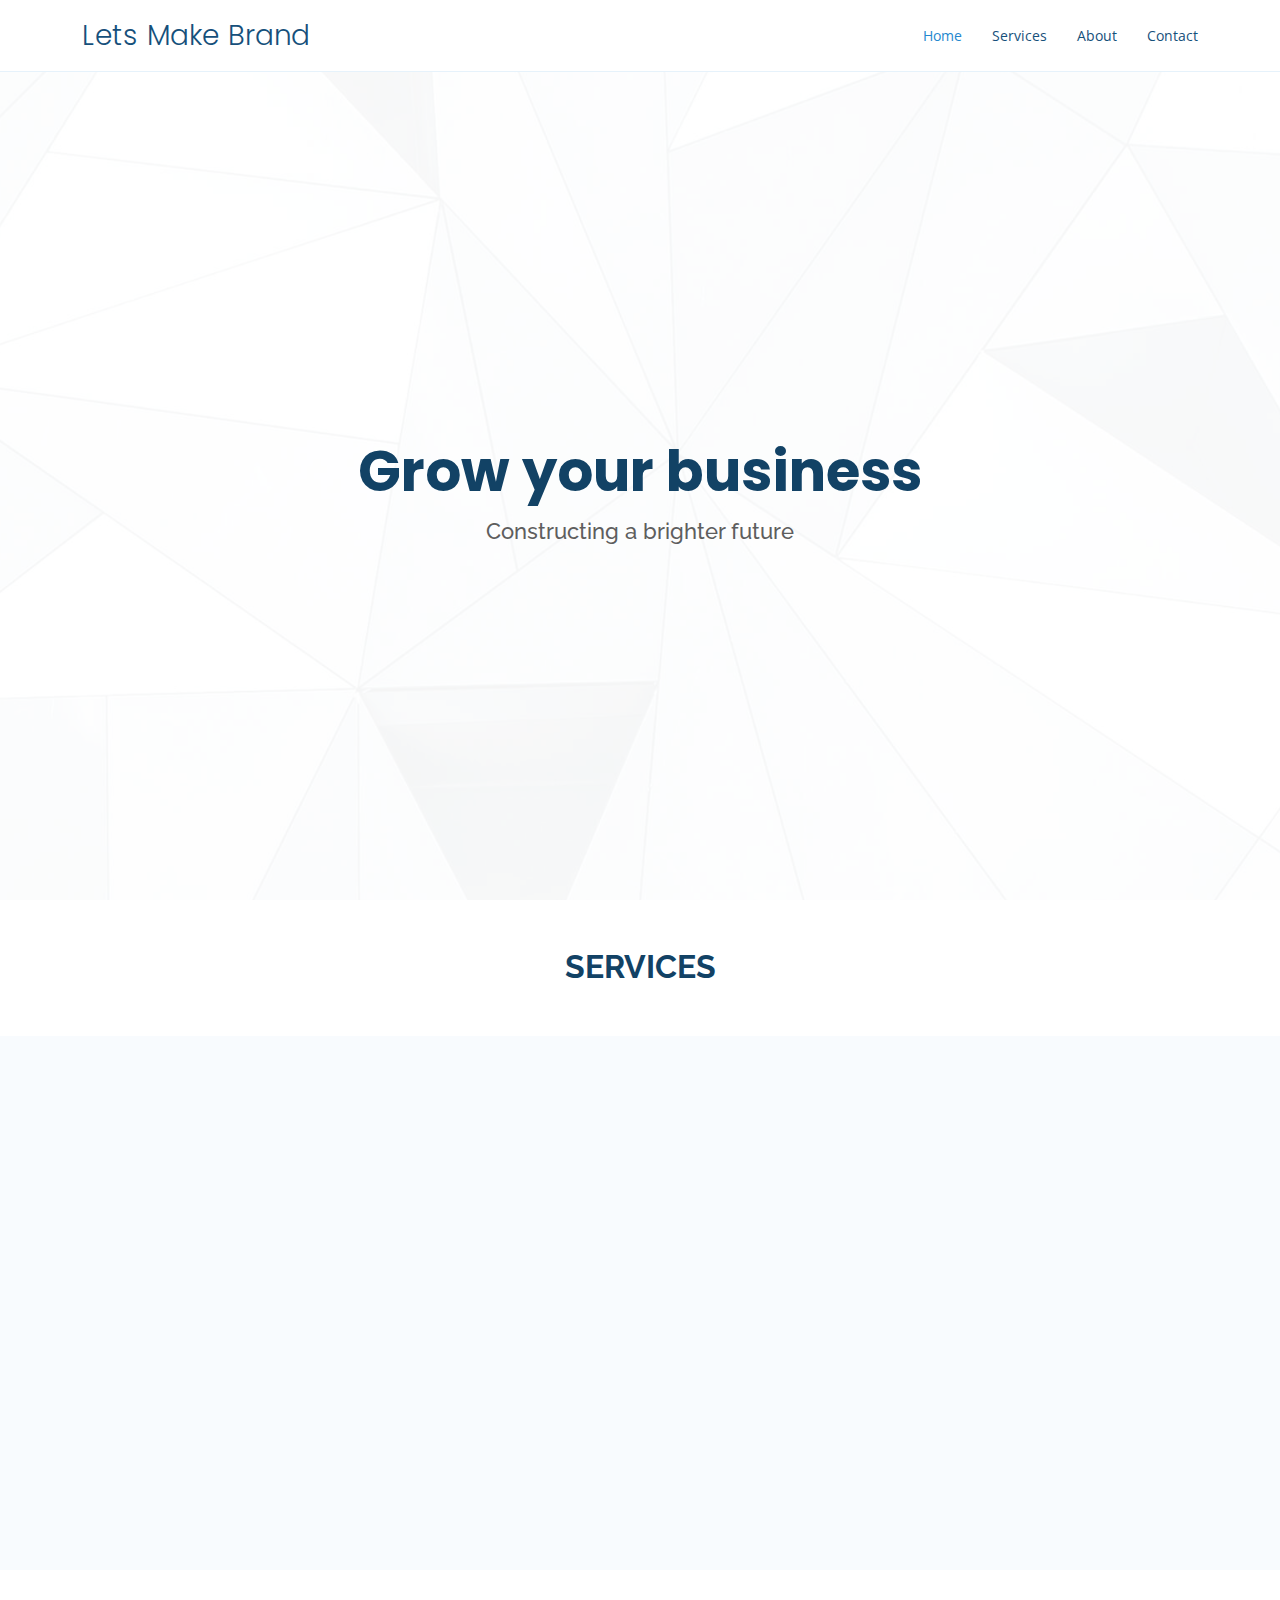
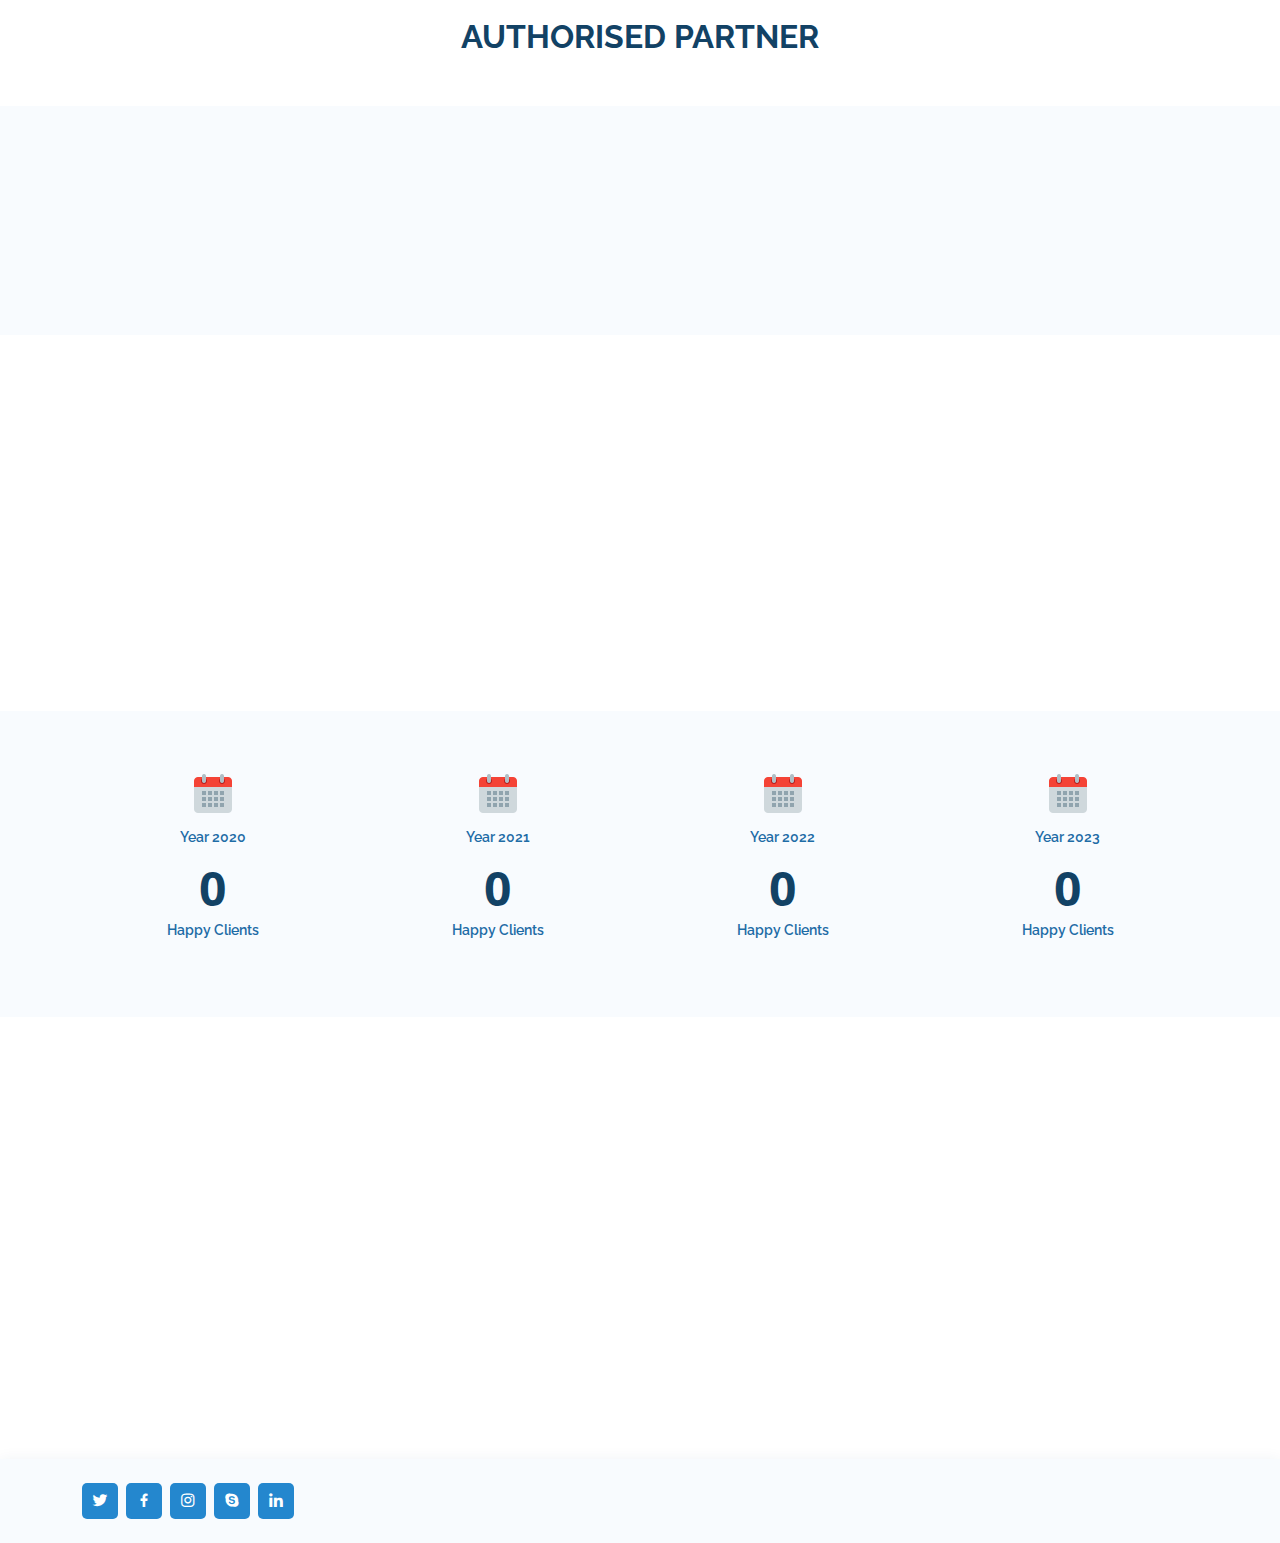
==== commit 486ef01b: "Update index.html" ====
--- a/index.html
+++ b/index.html
@@ -26,17 +26,7 @@
   <link href="assets/vendor/glightbox/css/glightbox.min.css" rel="stylesheet">
   <link href="assets/vendor/remixicon/remixicon.css" rel="stylesheet">
   <link href="assets/vendor/swiper/swiper-bundle.min.css" rel="stylesheet">
-
-  <!-- Template Main CSS File -->
   <link href="assets/css/style.css" rel="stylesheet">
-
-  <!-- =======================================================
-  * Template Name: OnePage
-  * Updated: Jan 27 2024 with Bootstrap v5.3.2
-  * Template URL: https://bootstrapmade.com/onepage-multipurpose-bootstrap-template/
-  * Author: BootstrapMade.com
-  * License: https://bootstrapmade.com/license/
-  ======================================================== -->
 </head>
 
 <body>
@@ -46,36 +36,12 @@
     <div class="container d-flex align-items-center justify-content-between">
 
       <h1 class="logo"><a href="index.html">Lets Make Brand</a></h1>
-      <!-- Uncomment below if you prefer to use an image logo -->
-      <!-- <a href="index.html" class="logo"><img src="assets/img/logo.png" alt="" class="img-fluid"></a>-->
-
       <nav id="navbar" class="navbar">
         <ul>
           <li><a class="nav-link scrollto active" href="#hero">Home</a></li>
           <li><a class="nav-link scrollto" href="#services">Services</a></li>
           <li><a class="nav-link scrollto" href="#about">About</a></li>
-          <!-- <li><a class="nav-link scrollto o" href="#portfolio">Portfolio</a></li> -->
-          <!-- <li><a class="nav-link scrollto" href="#team">Team</a></li> -->
-          <!-- <li><a class="nav-link scrollto" href="#pricing">Pricing</a></li> -->
-          <!-- <li class="dropdown"><a href="#"><span>Drop Down</span> <i class="bi bi-chevron-down"></i></a>
-            <ul>
-              <li><a href="#">Drop Down 1</a></li>
-              <li class="dropdown"><a href="#"><span>Deep Drop Down</span> <i class="bi bi-chevron-right"></i></a>
-                <ul>
-                  <li><a href="#">Deep Drop Down 1</a></li>
-                  <li><a href="#">Deep Drop Down 2</a></li>
-                  <li><a href="#">Deep Drop Down 3</a></li>
-                  <li><a href="#">Deep Drop Down 4</a></li>
-                  <li><a href="#">Deep Drop Down 5</a></li>
-                </ul>
-              </li>
-              <li><a href="#">Drop Down 2</a></li>
-              <li><a href="#">Drop Down 3</a></li>
-              <li><a href="#">Drop Down 4</a></li>
-            </ul>
-          </li> -->
           <li><a class="nav-link scrollto" href="#contact">Contact</a></li>
-          <!-- <li><a class="getstarted scrollto" href="#about">Get Started</a></li> -->
         </ul>
         <i class="bi bi-list mobile-nav-toggle"></i>
       </nav><!-- .navbar -->
@@ -89,111 +55,22 @@
       <div class="row justify-content-center">
         <div class="col-xl-7 col-lg-9 text-center">
           <h1>Grow your business</h1>
-          <h2>We are team of talented designers</h2>
-        </div>
-      </div>
-      <!-- <div class="text-center">
-        <a href="#about" class="btn-get-started scrollto">Get Started</a>
-      </div> -->
-
-      <!-- <div class="row icon-boxes">
-        <div class="col-md-6 col-lg-3 d-flex align-items-stretch mb-5 mb-lg-0" data-aos="zoom-in" data-aos-delay="200">
-          <div class="icon-box">
-            <div class="icon"><i class="ri-stack-line"></i></div>
-            <h4 class="title"><a href="">Lorem Ipsum</a></h4>
-            <p class="description">Voluptatum deleniti atque corrupti quos dolores et quas molestias excepturi</p>
-          </div>
-        </div>
-
-        <div class="col-md-6 col-lg-3 d-flex align-items-stretch mb-5 mb-lg-0" data-aos="zoom-in" data-aos-delay="300">
-          <div class="icon-box">
-            <div class="icon"><i class="ri-palette-line"></i></div>
-            <h4 class="title"><a href="">Sed ut perspiciatis</a></h4>
-            <p class="description">Duis aute irure dolor in reprehenderit in voluptate velit esse cillum dolore</p>
-          </div>
-        </div>
-
-        <div class="col-md-6 col-lg-3 d-flex align-items-stretch mb-5 mb-lg-0" data-aos="zoom-in" data-aos-delay="400">
-          <div class="icon-box">
-            <div class="icon"><i class="ri-command-line"></i></div>
-            <h4 class="title"><a href="">Magni Dolores</a></h4>
-            <p class="description">Excepteur sint occaecat cupidatat non proident, sunt in culpa qui officia</p>
-          </div>
-        </div>
-
-        <div class="col-md-6 col-lg-3 d-flex align-items-stretch mb-5 mb-lg-0" data-aos="zoom-in" data-aos-delay="500">
-          <div class="icon-box">
-            <div class="icon"><i class="ri-fingerprint-line"></i></div>
-            <h4 class="title"><a href="">Nemo Enim</a></h4>
-            <p class="description">At vero eos et accusamus et iusto odio dignissimos ducimus qui blanditiis</p>
-          </div>
-        </div>
-
-      </div> -->
+          <h2>Constructing a brighter future</h2>
+        </div>
+      </div>
     </div>
   </section><!-- End Hero -->
 
-  <!-- ======= Clients Section ======= -->
-
-  <div class="container mt-5">
-    <div class="section-title">
-      <h2>Authorised Partner</h2>
-    </div>
-  </div>
-
-  <section id="clients" class="clients section-bg">
-    <div class="container">
-
-      <div class="row">
-
-        <div class="col-lg-2 col-md-4 col-6 d-flex align-items-center justify-content-center" data-aos="zoom-in">
-          <img src="assets/img/clients/client-1.png" class="img-fluid" alt="">
-        </div>
-
-        <div class="col-lg-2 col-md-4 col-6 d-flex align-items-center justify-content-center" data-aos="zoom-in">
-          <img src="assets/img/clients/client-2.png" class="img-fluid" alt="">
-        </div>
-
-        <div class="col-lg-2 col-md-4 col-6 d-flex align-items-center justify-content-center" data-aos="zoom-in">
-          <img src="assets/img/clients/client-3.png" class="img-fluid" alt="">
-        </div>
-
-        <div class="col-lg-3 col-md-4 col-6 d-flex align-items-center justify-content-center" data-aos="zoom-in"
-          style="margin: 0; padding: 0;">
-          <img src="assets/img/clients/client-4.png" class="img-fluid" alt="">
-        </div>
-
-        <div class="col-lg-2 col-md-4 col-6 d-flex align-items-center justify-content-center" data-aos="zoom-in">
-          <img src="assets/img/clients/client-5.png" class="img-fluid" alt="">
-        </div>
-
-        <div class="col-lg-2 col-md-4 col-6 d-flex align-items-center justify-content-center" data-aos="zoom-in">
-          <img src="assets/img/clients/client-6.png" class="img-fluid" alt="">
-        </div>
-
-        <div class="col-lg-2 col-md-4 col-6 d-flex align-items-center justify-content-center" data-aos="zoom-in">
-          <img src="assets/img/clients/client-7.png" class="img-fluid" alt="">
-        </div>
-
-      </div>
-
-    </div>
-  </section>
-  <!-- End Clients Section -->
-
   <main id="main">
 
+    <div class="container mt-5">
+      <div class="section-title">
+        <h2>Services</h2>
+      </div>
+    </div>
     <!-- ======= Services Section ======= -->
     <section id="services" class="services section-bg">
       <div class="container" data-aos="fade-up">
-
-        <div class="section-title">
-          <h2>Services</h2>
-          <!-- <p>Magnam dolores commodi suscipit. Necessitatibus eius consequatur ex aliquid fuga eum quidem. Sit sint
-            consectetur velit. Quisquam quos quisquam cupiditate. Et nemo qui impedit suscipit alias ea. Quia fugiat sit
-            in iste officiis commodi quidem hic quas.</p> -->
-        </div>
-
         <div class="row justify-content-center">
           <div class="col-lg-4 col-md-6 d-flex align-items-stretch" data-aos="zoom-in" data-aos-delay="100">
             <div class="icon-box iconbox-blue">
@@ -230,7 +107,57 @@
         </div>
 
       </div>
-    </section><!-- End Sevices Section -->
+    </section>
+    <!-- End Sevices Section -->
+
+    <!-- ======= Clients Section ======= -->
+
+    <div class="container mt-5">
+      <div class="section-title">
+        <h2>Authorised Partner</h2>
+      </div>
+    </div>
+
+    <section id="clients" class="clients section-bg">
+      <div class="container">
+
+        <div class="row">
+
+          <div class="col-lg-2 col-md-4 col-6 d-flex align-items-center justify-content-center" data-aos="zoom-in">
+            <img src="assets/img/clients/client-1.png" class="img-fluid" alt="">
+          </div>
+
+          <div class="col-lg-2 col-md-4 col-6 d-flex align-items-center justify-content-center" data-aos="zoom-in">
+            <img src="assets/img/clients/client-2.png" class="img-fluid" alt="">
+          </div>
+
+          <div class="col-lg-2 col-md-4 col-6 d-flex align-items-center justify-content-center" data-aos="zoom-in">
+            <img src="assets/img/clients/client-3.png" class="img-fluid" alt="">
+          </div>
+
+          <div class="col-lg-3 col-md-4 col-6 d-flex align-items-center justify-content-center icici"
+            data-aos="zoom-in">
+            <img src="assets/img/clients/client-4.png" class="img-fluid" alt="">
+          </div>
+
+          <div class="col-lg-2 col-md-4 col-6 d-flex align-items-center justify-content-center" data-aos="zoom-in">
+            <img src="assets/img/clients/client-5.png" class="img-fluid" alt="">
+          </div>
+
+          <div class="col-lg-2 col-md-4 col-6 d-flex align-items-center justify-content-center" data-aos="zoom-in">
+            <img src="assets/img/clients/client-6.png" class="img-fluid" alt="">
+          </div>
+
+          <div class="col-lg-2 col-md-4 col-6 d-flex align-items-center justify-content-center" data-aos="zoom-in">
+            <img src="assets/img/clients/client-7.png" class="img-fluid" alt="">
+          </div>
+
+        </div>
+
+      </div>
+    </section>
+    <!-- End Clients Section -->
+
 
     <!-- ======= About Section ======= -->
     <section id="about" class="about">
@@ -238,32 +165,9 @@
 
         <div class="section-title">
           <h2>About Us</h2>
-          <!-- <p>Magnam dolores commodi suscipit. Necessitatibus eius consequatur ex aliquid fuga eum quidem. </p> -->
         </div>
 
         <div class="row content">
-          <!-- <div class="col-lg-6">
-            <p>
-              Lorem ipsum dolor sit amet, consectetur adipiscing elit, sed do eiusmod tempor incididunt ut labore et
-              dolore
-              magna aliqua.
-            </p>
-            <ul>
-              <li><i class="ri-check-double-line"></i> Ullamco laboris nisi ut aliquip ex ea commodo consequat</li>
-              <li><i class="ri-check-double-line"></i> Duis aute irure dolor in reprehenderit in voluptate velit</li>
-              <li><i class="ri-check-double-line"></i> Ullamco laboris nisi ut aliquip ex ea commodo consequat</li>
-            </ul>
-          </div>
-          <div class="col-lg-6 pt-4 pt-lg-0">
-            <p>
-              Ullamco laboris nisi ut aliquip ex ea commodo consequat. Duis aute irure dolor in reprehenderit in
-              voluptate
-              velit esse cillum dolore eu fugiat nulla pariatur. Excepteur sint occaecat cupidatat non proident, sunt in
-              culpa qui officia deserunt mollit anim id est laborum.
-            </p>
-            <a href="#" class="btn-learn-more">Learn More</a>
-          </div> -->
-
           <p class="text-center">Welcome to Lets Make Brand Private Limited, your partner in financial and professional
             empowerment.</p>
           <p class="text-center">We're dedicated to simplifying your journey towards success, offering seamless demate
@@ -324,570 +228,6 @@
       </div>
     </section><!-- End Counts Section -->
 
-    <!-- ======= About Video Section ======= -->
-    <!-- <section id="about-video" class="about-video">
-      <div class="container" data-aos="fade-up">
-
-        <div class="row">
-
-          <div class="col-lg-6 video-box align-self-baseline" data-aos="fade-right" data-aos-delay="100">
-            <img src="assets/img/about-video.jpg" class="img-fluid" alt="">
-            <a href="https://www.youtube.com/watch?v=jDDaplaOz7Q" class="glightbox play-btn mb-4" data-vbtype="video"
-              data-autoplay="true"></a>
-          </div>
-
-          <div class="col-lg-6 pt-3 pt-lg-0 content" data-aos="fade-left" data-aos-delay="100">
-            <h3>Voluptatem dignissimos provident quasi corporis voluptates sit assumenda.</h3>
-            <p class="fst-italic">
-              Lorem ipsum dolor sit amet, consectetur adipiscing elit, sed do eiusmod tempor incididunt ut labore et
-              dolore
-              magna aliqua.
-            </p>
-            <ul>
-              <li><i class="bx bx-check-double"></i> Ullamco laboris nisi ut aliquip ex ea commodo consequat.</li>
-              <li><i class="bx bx-check-double"></i> Duis aute irure dolor in reprehenderit in voluptate velit.</li>
-              <li><i class="bx bx-check-double"></i> Voluptate repellendus pariatur reprehenderit corporis sint.</li>
-              <li><i class="bx bx-check-double"></i> Ullamco laboris nisi ut aliquip ex ea commodo consequat. Duis aute
-                irure dolor in reprehenderit in voluptate trideta storacalaperda mastiro dolore eu fugiat nulla
-                pariatur.</li>
-            </ul>
-            <p>
-              Ullamco laboris nisi ut aliquip ex ea commodo consequat. Duis aute irure dolor in reprehenderit in
-              voluptate
-              velit esse cillum dolore eu fugiat nulla pariatur. Excepteur sint occaecat cupidatat non proident, sunt in
-              culpa qui officia deserunt mollit anim id est laborum
-            </p>
-          </div>
-
-        </div>
-
-      </div>
-    </section> -->
-    <!-- End About Video Section -->
-
-
-
-    <!-- ======= Testimonials Section ======= -->
-    <!-- <section id="testimonials" class="testimonials">
-      <div class="container" data-aos="fade-up">
-
-        <div class="section-title">
-          <h2>Testimonials</h2>
-          <p>Magnam dolores commodi suscipit. Necessitatibus eius consequatur ex aliquid fuga eum quidem. Sit sint
-            consectetur velit. Quisquam quos quisquam cupiditate. Et nemo qui impedit suscipit alias ea. Quia fugiat sit
-            in iste officiis commodi quidem hic quas.</p>
-        </div>
-
-        <div class="testimonials-slider swiper" data-aos="fade-up" data-aos-delay="100">
-          <div class="swiper-wrapper">
-
-            <div class="swiper-slide">
-              <div class="testimonial-item">
-                <p>
-                  <i class="bx bxs-quote-alt-left quote-icon-left"></i>
-                  Proin iaculis purus consequat sem cure digni ssim donec porttitora entum suscipit rhoncus. Accusantium
-                  quam, ultricies eget id, aliquam eget nibh et. Maecen aliquam, risus at semper.
-                  <i class="bx bxs-quote-alt-right quote-icon-right"></i>
-                </p>
-                <img src="assets/img/testimonials/testimonials-1.jpg" class="testimonial-img" alt="">
-                <h3>Saul Goodman</h3>
-                <h4>Ceo &amp; Founder</h4>
-              </div>
-            </div><!-- End testimonial item -->
-
-    <!-- <div class="swiper-slide">
-              <div class="testimonial-item">
-                <p>
-                  <i class="bx bxs-quote-alt-left quote-icon-left"></i>
-                  Export tempor illum tamen malis malis eram quae irure esse labore quem cillum quid cillum eram malis
-                  quorum velit fore eram velit sunt aliqua noster fugiat irure amet legam anim culpa.
-                  <i class="bx bxs-quote-alt-right quote-icon-right"></i>
-                </p>
-                <img src="assets/img/testimonials/testimonials-2.jpg" class="testimonial-img" alt="">
-                <h3>Sara Wilsson</h3>
-                <h4>Designer</h4>
-              </div>
-            </div> -->
-    <!-- End testimonial item -->
-
-    <!-- <div class="swiper-slide">
-              <div class="testimonial-item">
-                <p>
-                  <i class="bx bxs-quote-alt-left quote-icon-left"></i>
-                  Enim nisi quem export duis labore cillum quae magna enim sint quorum nulla quem veniam duis minim
-                  tempor labore quem eram duis noster aute amet eram fore quis sint minim.
-                  <i class="bx bxs-quote-alt-right quote-icon-right"></i>
-                </p>
-                <img src="assets/img/testimonials/testimonials-3.jpg" class="testimonial-img" alt="">
-                <h3>Jena Karlis</h3>
-                <h4>Store Owner</h4>
-              </div>
-            </div> -->
-    <!-- End testimonial item -->
-
-    <!-- <div class="swiper-slide">
-              <div class="testimonial-item">
-                <p>
-                  <i class="bx bxs-quote-alt-left quote-icon-left"></i>
-                  Fugiat enim eram quae cillum dolore dolor amet nulla culpa multos export minim fugiat minim velit
-                  minim dolor enim duis veniam ipsum anim magna sunt elit fore quem dolore labore illum veniam.
-                  <i class="bx bxs-quote-alt-right quote-icon-right"></i>
-                </p>
-                <img src="assets/img/testimonials/testimonials-4.jpg" class="testimonial-img" alt="">
-                <h3>Matt Brandon</h3>
-                <h4>Freelancer</h4>
-              </div>
-            </div> -->
-    <!-- End testimonial item -->
-
-    <!-- <div class="swiper-slide">
-              <div class="testimonial-item">
-                <p>
-                  <i class="bx bxs-quote-alt-left quote-icon-left"></i>
-                  Quis quorum aliqua sint quem legam fore sunt eram irure aliqua veniam tempor noster veniam enim culpa
-                  labore duis sunt culpa nulla illum cillum fugiat legam esse veniam culpa fore nisi cillum quid.
-                  <i class="bx bxs-quote-alt-right quote-icon-right"></i>
-                </p>
-                <img src="assets/img/testimonials/testimonials-5.jpg" class="testimonial-img" alt="">
-                <h3>John Larson</h3>
-                <h4>Entrepreneur</h4>
-              </div>
-            </div> -->
-    <!-- End testimonial item -->
-
-    <!-- </div>
-          <div class="swiper-pagination"></div>
-        </div>
-
-      </div>
-    </section>  -->
-    <!-- End Testimonials Section -->
-
-
-
-    <!-- ======= Cta Section ======= -->
-    <!-- <section id="cta" class="cta">
-      <div class="container" data-aos="zoom-in">
-        <div class="text-center">
-          <h3>Call To Action</h3>
-          <p> Duis aute irure dolor in reprehenderit in voluptate velit esse cillum dolore eu fugiat nulla pariatur.
-            Excepteur sint occaecat cupidatat non proident, sunt in culpa qui officia deserunt mollit anim id est
-            laborum.</p>
-          <a class="cta-btn" href="#">Call To Action</a>
-        </div>
-      </div>
-    </section> -->
-    <!-- End Cta Section -->
-
-    <!-- ======= Portfolio Section ======= -->
-    <!-- <section id="portfolio" class="portfolio">
-      <div class="container" data-aos="fade-up">
-
-        <div class="section-title">
-          <h2>Portfolio</h2>
-          <p>Magnam dolores commodi suscipit. Necessitatibus eius consequatur ex aliquid fuga eum quidem. Sit sint
-            consectetur velit. Quisquam quos quisquam cupiditate. Et nemo qui impedit suscipit alias ea. Quia fugiat sit
-            in iste officiis commodi quidem hic quas.</p>
-        </div>
-
-        <div class="row" data-aos="fade-up" data-aos-delay="150">
-          <div class="col-lg-12 d-flex justify-content-center">
-            <ul id="portfolio-flters">
-              <li data-filter="*" class="filter-active">All</li>
-              <li data-filter=".filter-app">App</li>
-              <li data-filter=".filter-card">Card</li>
-              <li data-filter=".filter-web">Web</li>
-            </ul>
-          </div>
-        </div>
-
-        <div class="row portfolio-container" data-aos="fade-up" data-aos-delay="300">
-
-          <div class="col-lg-4 col-md-6 portfolio-item filter-app">
-            <div class="portfolio-wrap">
-              <img src="assets/img/portfolio/portfolio-1.jpg" class="img-fluid" alt="">
-              <div class="portfolio-info">
-                <h4>App 1</h4>
-                <p>App</p>
-                <div class="portfolio-links">
-                  <a href="assets/img/portfolio/portfolio-1.jpg" data-gallery="portfolioGallery"
-                    class="portfolio-lightbox" title="App 1"><i class="bx bx-plus"></i></a>
-                  <a href="portfolio-details.html" title="More Details"><i class="bx bx-link"></i></a>
-                </div>
-              </div>
-            </div>
-          </div>
-
-          <div class="col-lg-4 col-md-6 portfolio-item filter-web">
-            <div class="portfolio-wrap">
-              <img src="assets/img/portfolio/portfolio-2.jpg" class="img-fluid" alt="">
-              <div class="portfolio-info">
-                <h4>Web 3</h4>
-                <p>Web</p>
-                <div class="portfolio-links">
-                  <a href="assets/img/portfolio/portfolio-2.jpg" data-gallery="portfolioGallery"
-                    class="portfolio-lightbox" title="Web 3"><i class="bx bx-plus"></i></a>
-                  <a href="portfolio-details.html" title="More Details"><i class="bx bx-link"></i></a>
-                </div>
-              </div>
-            </div>
-          </div>
-
-          <div class="col-lg-4 col-md-6 portfolio-item filter-app">
-            <div class="portfolio-wrap">
-              <img src="assets/img/portfolio/portfolio-3.jpg" class="img-fluid" alt="">
-              <div class="portfolio-info">
-                <h4>App 2</h4>
-                <p>App</p>
-                <div class="portfolio-links">
-                  <a href="assets/img/portfolio/portfolio-3.jpg" data-gallery="portfolioGallery"
-                    class="portfolio-lightbox" title="App 2"><i class="bx bx-plus"></i></a>
-                  <a href="portfolio-details.html" title="More Details"><i class="bx bx-link"></i></a>
-                </div>
-              </div>
-            </div>
-          </div>
-
-          <div class="col-lg-4 col-md-6 portfolio-item filter-card">
-            <div class="portfolio-wrap">
-              <img src="assets/img/portfolio/portfolio-4.jpg" class="img-fluid" alt="">
-              <div class="portfolio-info">
-                <h4>Card 2</h4>
-                <p>Card</p>
-                <div class="portfolio-links">
-                  <a href="assets/img/portfolio/portfolio-4.jpg" data-gallery="portfolioGallery"
-                    class="portfolio-lightbox" title="Card 2"><i class="bx bx-plus"></i></a>
-                  <a href="portfolio-details.html" title="More Details"><i class="bx bx-link"></i></a>
-                </div>
-              </div>
-            </div>
-          </div>
-
-          <div class="col-lg-4 col-md-6 portfolio-item filter-web">
-            <div class="portfolio-wrap">
-              <img src="assets/img/portfolio/portfolio-5.jpg" class="img-fluid" alt="">
-              <div class="portfolio-info">
-                <h4>Web 2</h4>
-                <p>Web</p>
-                <div class="portfolio-links">
-                  <a href="assets/img/portfolio/portfolio-5.jpg" data-gallery="portfolioGallery"
-                    class="portfolio-lightbox" title="Web 2"><i class="bx bx-plus"></i></a>
-                  <a href="portfolio-details.html" title="More Details"><i class="bx bx-link"></i></a>
-                </div>
-              </div>
-            </div>
-          </div>
-
-          <div class="col-lg-4 col-md-6 portfolio-item filter-app">
-            <div class="portfolio-wrap">
-              <img src="assets/img/portfolio/portfolio-6.jpg" class="img-fluid" alt="">
-              <div class="portfolio-info">
-                <h4>App 3</h4>
-                <p>App</p>
-                <div class="portfolio-links">
-                  <a href="assets/img/portfolio/portfolio-6.jpg" data-gallery="portfolioGallery"
-                    class="portfolio-lightbox" title="App 3"><i class="bx bx-plus"></i></a>
-                  <a href="portfolio-details.html" title="More Details"><i class="bx bx-link"></i></a>
-                </div>
-              </div>
-            </div>
-          </div>
-
-          <div class="col-lg-4 col-md-6 portfolio-item filter-card">
-            <div class="portfolio-wrap">
-              <img src="assets/img/portfolio/portfolio-7.jpg" class="img-fluid" alt="">
-              <div class="portfolio-info">
-                <h4>Card 1</h4>
-                <p>Card</p>
-                <div class="portfolio-links">
-                  <a href="assets/img/portfolio/portfolio-7.jpg" data-gallery="portfolioGallery"
-                    class="portfolio-lightbox" title="Card 1"><i class="bx bx-plus"></i></a>
-                  <a href="portfolio-details.html" title="More Details"><i class="bx bx-link"></i></a>
-                </div>
-              </div>
-            </div>
-          </div>
-
-          <div class="col-lg-4 col-md-6 portfolio-item filter-card">
-            <div class="portfolio-wrap">
-              <img src="assets/img/portfolio/portfolio-8.jpg" class="img-fluid" alt="">
-              <div class="portfolio-info">
-                <h4>Card 3</h4>
-                <p>Card</p>
-                <div class="portfolio-links">
-                  <a href="assets/img/portfolio/portfolio-8.jpg" data-gallery="portfolioGallery"
-                    class="portfolio-lightbox" title="Card 3"><i class="bx bx-plus"></i></a>
-                  <a href="portfolio-details.html" title="More Details"><i class="bx bx-link"></i></a>
-                </div>
-              </div>
-            </div>
-          </div>
-
-          <div class="col-lg-4 col-md-6 portfolio-item filter-web">
-            <div class="portfolio-wrap">
-              <img src="assets/img/portfolio/portfolio-9.jpg" class="img-fluid" alt="">
-              <div class="portfolio-info">
-                <h4>Web 3</h4>
-                <p>Web</p>
-                <div class="portfolio-links">
-                  <a href="assets/img/portfolio/portfolio-9.jpg" data-gallery="portfolioGallery"
-                    class="portfolio-lightbox" title="Web 3"><i class="bx bx-plus"></i></a>
-                  <a href="portfolio-details.html" title="More Details"><i class="bx bx-link"></i></a>
-                </div>
-              </div>
-            </div>
-          </div>
-
-        </div>
-
-      </div>
-    </section> -->
-    <!-- End Portfolio Section -->
-
-    <!-- ======= Team Section ======= -->
-    <!-- <section id="team" class="team section-bg">
-      <div class="container" data-aos="fade-up">
-
-        <div class="section-title">
-          <h2>Team</h2>
-          <p>Magnam dolores commodi suscipit. Necessitatibus eius consequatur ex aliquid fuga eum quidem. Sit sint
-            consectetur velit. Quisquam quos quisquam cupiditate. Et nemo qui impedit suscipit alias ea. Quia fugiat sit
-            in iste officiis commodi quidem hic quas.</p>
-        </div>
-
-        <div class="row">
-
-          <div class="col-lg-3 col-md-6 d-flex align-items-stretch" data-aos="fade-up" data-aos-delay="100">
-            <div class="member">
-              <div class="member-img">
-                <img src="assets/img/team/team-1.jpg" class="img-fluid" alt="">
-                <div class="social">
-                  <a href=""><i class="bi bi-twitter"></i></a>
-                  <a href=""><i class="bi bi-facebook"></i></a>
-                  <a href=""><i class="bi bi-instagram"></i></a>
-                  <a href=""><i class="bi bi-linkedin"></i></a>
-                </div>
-              </div>
-              <div class="member-info">
-                <h4>Walter White</h4>
-                <span>Chief Executive Officer</span>
-              </div>
-            </div>
-          </div>
-
-          <div class="col-lg-3 col-md-6 d-flex align-items-stretch" data-aos="fade-up" data-aos-delay="200">
-            <div class="member">
-              <div class="member-img">
-                <img src="assets/img/team/team-2.jpg" class="img-fluid" alt="">
-                <div class="social">
-                  <a href=""><i class="bi bi-twitter"></i></a>
-                  <a href=""><i class="bi bi-facebook"></i></a>
-                  <a href=""><i class="bi bi-instagram"></i></a>
-                  <a href=""><i class="bi bi-linkedin"></i></a>
-                </div>
-              </div>
-              <div class="member-info">
-                <h4>Sarah Jhonson</h4>
-                <span>Product Manager</span>
-              </div>
-            </div>
-          </div>
-
-          <div class="col-lg-3 col-md-6 d-flex align-items-stretch" data-aos="fade-up" data-aos-delay="300">
-            <div class="member">
-              <div class="member-img">
-                <img src="assets/img/team/team-3.jpg" class="img-fluid" alt="">
-                <div class="social">
-                  <a href=""><i class="bi bi-twitter"></i></a>
-                  <a href=""><i class="bi bi-facebook"></i></a>
-                  <a href=""><i class="bi bi-instagram"></i></a>
-                  <a href=""><i class="bi bi-linkedin"></i></a>
-                </div>
-              </div>
-              <div class="member-info">
-                <h4>William Anderson</h4>
-                <span>CTO</span>
-              </div>
-            </div>
-          </div>
-
-          <div class="col-lg-3 col-md-6 d-flex align-items-stretch" data-aos="fade-up" data-aos-delay="400">
-            <div class="member">
-              <div class="member-img">
-                <img src="assets/img/team/team-4.jpg" class="img-fluid" alt="">
-                <div class="social">
-                  <a href=""><i class="bi bi-twitter"></i></a>
-                  <a href=""><i class="bi bi-facebook"></i></a>
-                  <a href=""><i class="bi bi-instagram"></i></a>
-                  <a href=""><i class="bi bi-linkedin"></i></a>
-                </div>
-              </div>
-              <div class="member-info">
-                <h4>Amanda Jepson</h4>
-                <span>Accountant</span>
-              </div>
-            </div>
-          </div>
-
-        </div>
-
-      </div>
-    </section> -->
-    <!-- End Team Section -->
-
-    <!-- ======= Pricing Section ======= -->
-    <!-- <section id="pricing" class="pricing">
-      <div class="container" data-aos="fade-up">
-
-        <div class="section-title">
-          <h2>Pricing</h2>
-          <p>Magnam dolores commodi suscipit. Necessitatibus eius consequatur ex aliquid fuga eum quidem. Sit sint
-            consectetur velit. Quisquam quos quisquam cupiditate. Et nemo qui impedit suscipit alias ea. Quia fugiat sit
-            in iste officiis commodi quidem hic quas.</p>
-        </div>
-
-        <div class="row">
-
-          <div class="col-lg-4 col-md-6" data-aos="zoom-im" data-aos-delay="100">
-            <div class="box">
-              <h3>Free</h3>
-              <h4><sup>$</sup>0<span> / month</span></h4>
-              <ul>
-                <li>Aida dere</li>
-                <li>Nec feugiat nisl</li>
-                <li>Nulla at volutpat dola</li>
-                <li class="na">Pharetra massa</li>
-                <li class="na">Massa ultricies mi</li>
-              </ul>
-              <div class="btn-wrap">
-                <a href="#" class="btn-buy">Buy Now</a>
-              </div>
-            </div>
-          </div>
-
-          <div class="col-lg-4 col-md-6 mt-4 mt-md-0" data-aos="zoom-in" data-aos-delay="100">
-            <div class="box featured">
-              <h3>Business</h3>
-              <h4><sup>$</sup>19<span> / month</span></h4>
-              <ul>
-                <li>Aida dere</li>
-                <li>Nec feugiat nisl</li>
-                <li>Nulla at volutpat dola</li>
-                <li>Pharetra massa</li>
-                <li class="na">Massa ultricies mi</li>
-              </ul>
-              <div class="btn-wrap">
-                <a href="#" class="btn-buy">Buy Now</a>
-              </div>
-            </div>
-          </div>
-
-          <div class="col-lg-4 col-md-6 mt-4 mt-lg-0" data-aos="zoom-in" data-aos-delay="100">
-            <div class="box">
-              <h3>Developer</h3>
-              <h4><sup>$</sup>29<span> / month</span></h4>
-              <ul>
-                <li>Aida dere</li>
-                <li>Nec feugiat nisl</li>
-                <li>Nulla at volutpat dola</li>
-                <li>Pharetra massa</li>
-                <li>Massa ultricies mi</li>
-              </ul>
-              <div class="btn-wrap">
-                <a href="#" class="btn-buy">Buy Now</a>
-              </div>
-            </div>
-          </div>
-
-        </div>
-
-      </div>
-    </section> -->
-    <!-- End Pricing Section -->
-
-    <!-- ======= Frequently Asked Questions Section ======= -->
-    <!-- <section id="faq" class="faq section-bg">
-      <div class="container" data-aos="fade-up">
-
-        <div class="section-title">
-          <h2>Frequently Asked Questions</h2>
-          <p>Magnam dolores commodi suscipit. Necessitatibus eius consequatur ex aliquid fuga eum quidem. Sit sint
-            consectetur velit. Quisquam quos quisquam cupiditate. Et nemo qui impedit suscipit alias ea. Quia fugiat sit
-            in iste officiis commodi quidem hic quas.</p>
-        </div>
-
-        <div class="faq-list">
-          <ul>
-            <li data-aos="fade-up">
-              <i class="bx bx-help-circle icon-help"></i> <a data-bs-toggle="collapse" class="collapse"
-                data-bs-target="#faq-list-1">Non consectetur a erat nam at lectus urna duis? <i
-                  class="bx bx-chevron-down icon-show"></i><i class="bx bx-chevron-up icon-close"></i></a>
-              <div id="faq-list-1" class="collapse show" data-bs-parent=".faq-list">
-                <p>
-                  Feugiat pretium nibh ipsum consequat. Tempus iaculis urna id volutpat lacus laoreet non curabitur
-                  gravida. Venenatis lectus magna fringilla urna porttitor rhoncus dolor purus non.
-                </p>
-              </div>
-            </li>
-
-            <li data-aos="fade-up" data-aos-delay="100">
-              <i class="bx bx-help-circle icon-help"></i> <a data-bs-toggle="collapse" data-bs-target="#faq-list-2"
-                class="collapsed">Feugiat scelerisque varius morbi enim nunc? <i
-                  class="bx bx-chevron-down icon-show"></i><i class="bx bx-chevron-up icon-close"></i></a>
-              <div id="faq-list-2" class="collapse" data-bs-parent=".faq-list">
-                <p>
-                  Dolor sit amet consectetur adipiscing elit pellentesque habitant morbi. Id interdum velit laoreet id
-                  donec ultrices. Fringilla phasellus faucibus scelerisque eleifend donec pretium. Est pellentesque elit
-                  ullamcorper dignissim. Mauris ultrices eros in cursus turpis massa tincidunt dui.
-                </p>
-              </div>
-            </li>
-
-            <li data-aos="fade-up" data-aos-delay="200">
-              <i class="bx bx-help-circle icon-help"></i> <a data-bs-toggle="collapse" data-bs-target="#faq-list-3"
-                class="collapsed">Dolor sit amet consectetur adipiscing elit? <i
-                  class="bx bx-chevron-down icon-show"></i><i class="bx bx-chevron-up icon-close"></i></a>
-              <div id="faq-list-3" class="collapse" data-bs-parent=".faq-list">
-                <p>
-                  Eleifend mi in nulla posuere sollicitudin aliquam ultrices sagittis orci. Faucibus pulvinar elementum
-                  integer enim. Sem nulla pharetra diam sit amet nisl suscipit. Rutrum tellus pellentesque eu tincidunt.
-                  Lectus urna duis convallis convallis tellus. Urna molestie at elementum eu facilisis sed odio morbi
-                  quis
-                </p>
-              </div>
-            </li>
-
-            <li data-aos="fade-up" data-aos-delay="300">
-              <i class="bx bx-help-circle icon-help"></i> <a data-bs-toggle="collapse" data-bs-target="#faq-list-4"
-                class="collapsed">Tempus quam pellentesque nec nam aliquam sem et tortor consequat? <i
-                  class="bx bx-chevron-down icon-show"></i><i class="bx bx-chevron-up icon-close"></i></a>
-              <div id="faq-list-4" class="collapse" data-bs-parent=".faq-list">
-                <p>
-                  Molestie a iaculis at erat pellentesque adipiscing commodo. Dignissim suspendisse in est ante in. Nunc
-                  vel risus commodo viverra maecenas accumsan. Sit amet nisl suscipit adipiscing bibendum est. Purus
-                  gravida quis blandit turpis cursus in.
-                </p>
-              </div>
-            </li>
-
-            <li data-aos="fade-up" data-aos-delay="400">
-              <i class="bx bx-help-circle icon-help"></i> <a data-bs-toggle="collapse" data-bs-target="#faq-list-5"
-                class="collapsed">Tortor vitae purus faucibus ornare. Varius vel pharetra vel turpis nunc eget lorem
-                dolor? <i class="bx bx-chevron-down icon-show"></i><i class="bx bx-chevron-up icon-close"></i></a>
-              <div id="faq-list-5" class="collapse" data-bs-parent=".faq-list">
-                <p>
-                  Laoreet sit amet cursus sit amet dictum sit amet justo. Mauris vitae ultricies leo integer malesuada
-                  nunc vel. Tincidunt eget nullam non nisi est sit amet. Turpis nunc eget lorem dolor sed. Ut venenatis
-                  tellus in metus vulputate eu scelerisque.
-                </p>
-              </div>
-            </li>
-
-          </ul>
-        </div>
-
-      </div>
-    </section> -->
     <!-- End Frequently Asked Questions Section -->
 
     <!-- ======= Contact Section ======= -->
@@ -896,32 +236,23 @@
 
         <div class="section-title">
           <h2>Contact</h2>
-          <!-- <p>Magnam dolores commodi suscipit. Necessitatibus eius consequatur ex aliquid fuga eum quidem. Sit sint
-            consectetur velit. Quisquam quos quisquam cupiditate. Et nemo qui impedit suscipit alias ea. Quia fugiat sit
-            in iste officiis commodi quidem hic quas.</p> -->
         </div>
 
         <div class="container mt-5">
-          <!-- <div class="row"> -->
-          <!-- <div class="col-lg-4"> -->
           <div class="info">
             <div class="address">
               <i class="bi bi-geo-alt"></i>
               <h4>Location:</h4>
               <p>Lets Make Brand, 2nd Floor D. Narayan Complex, Rewa Uprahaty MP 486001</p>
             </div>
-            <!-- </div> -->
-          </div>
-
-          <!-- <div class="col-lg-4"> -->
+          </div>
+
           <div class="info">
             <div class="email">
               <i class="bi bi-envelope"></i>
               <h4>Email:</h4>
               <p>lmbprivatelimited726@gmail.com</p>
             </div>
-            <!-- </div> -->
-            <!-- </div> -->
           </div>
         </div>
 
@@ -935,70 +266,7 @@
 
   <!-- ======= Footer ======= -->
   <footer id="footer">
-
-    <!-- <div class="footer-top">
-      <div class="container">
-        <div class="row">
-
-          <div class="col-lg-3 col-md-6 footer-contact">
-            <h3>OnePage</h3>
-            <p>
-              A108 Adam Street <br>
-              New York, NY 535022<br>
-              United States <br><br>
-              <strong>Phone:</strong> +1 5589 55488 55<br>
-              <strong>Email:</strong> info@example.com<br>
-            </p>
-          </div>
-
-          <div class="col-lg-2 col-md-6 footer-links">
-            <h4>Useful Links</h4>
-            <ul>
-              <li><i class="bx bx-chevron-right"></i> <a href="#">Home</a></li>
-              <li><i class="bx bx-chevron-right"></i> <a href="#">About us</a></li>
-              <li><i class="bx bx-chevron-right"></i> <a href="#">Services</a></li>
-              <li><i class="bx bx-chevron-right"></i> <a href="#">Terms of service</a></li>
-              <li><i class="bx bx-chevron-right"></i> <a href="#">Privacy policy</a></li>
-            </ul>
-          </div>
-
-          <div class="col-lg-3 col-md-6 footer-links">
-            <h4>Our Services</h4>
-            <ul>
-              <li><i class="bx bx-chevron-right"></i> <a href="#">Web Design</a></li>
-              <li><i class="bx bx-chevron-right"></i> <a href="#">Web Development</a></li>
-              <li><i class="bx bx-chevron-right"></i> <a href="#">Product Management</a></li>
-              <li><i class="bx bx-chevron-right"></i> <a href="#">Marketing</a></li>
-              <li><i class="bx bx-chevron-right"></i> <a href="#">Graphic Design</a></li>
-            </ul>
-          </div>
-
-          <div class="col-lg-4 col-md-6 footer-newsletter">
-            <h4>Join Our Newsletter</h4>
-            <p>Tamen quem nulla quae legam multos aute sint culpa legam noster magna</p>
-            <form action="" method="post">
-              <input type="email" name="email"><input type="submit" value="Subscribe">
-            </form>
-          </div>
-
-        </div>
-      </div>
-    </div> -->
-
     <div class="container d-md-flex py-4">
-
-      <!-- <div class="me-md-auto text-center text-md-start"> -->
-      <!-- <div class="copyright">
-          &copy; Copyright <strong><span>OnePage</span></strong>. All Rights Reserved
-        </div>
-        <div class="credits"> -->
-      <!-- All the links in the footer should remain intact. -->
-      <!-- You can delete the links only if you purchased the pro version. -->
-      <!-- Licensing information: https://bootstrapmade.com/license/ -->
-      <!-- Purchase the pro version with working PHP/AJAX contact form: https://bootstrapmade.com/onepage-multipurpose-bootstrap-template/ -->
-      <!-- Designed by <a href="https://bootstrapmade.com/">BootstrapMade</a>
-        </div> -->
-      <!-- </div> -->
       <div class="social-links text-center text-md-right pt-3 pt-md-0">
         <a href="#" class="twitter"><i class="bx bxl-twitter"></i></a>
         <a href="#" class="facebook"><i class="bx bxl-facebook"></i></a>
--- a/assets/css/style.css
+++ b/assets/css/style.css
@@ -776,10 +776,17 @@
   padding: 15px 0;
 }
 
+.icici img{
+  min-width: 65%;
+}
+
 @media (max-width: 768px) {
   .clients img {
     max-width: 55%;
     min-width: 55%;
+  }
+  .icici img{
+    min-width: 85%;
   }
 }
 
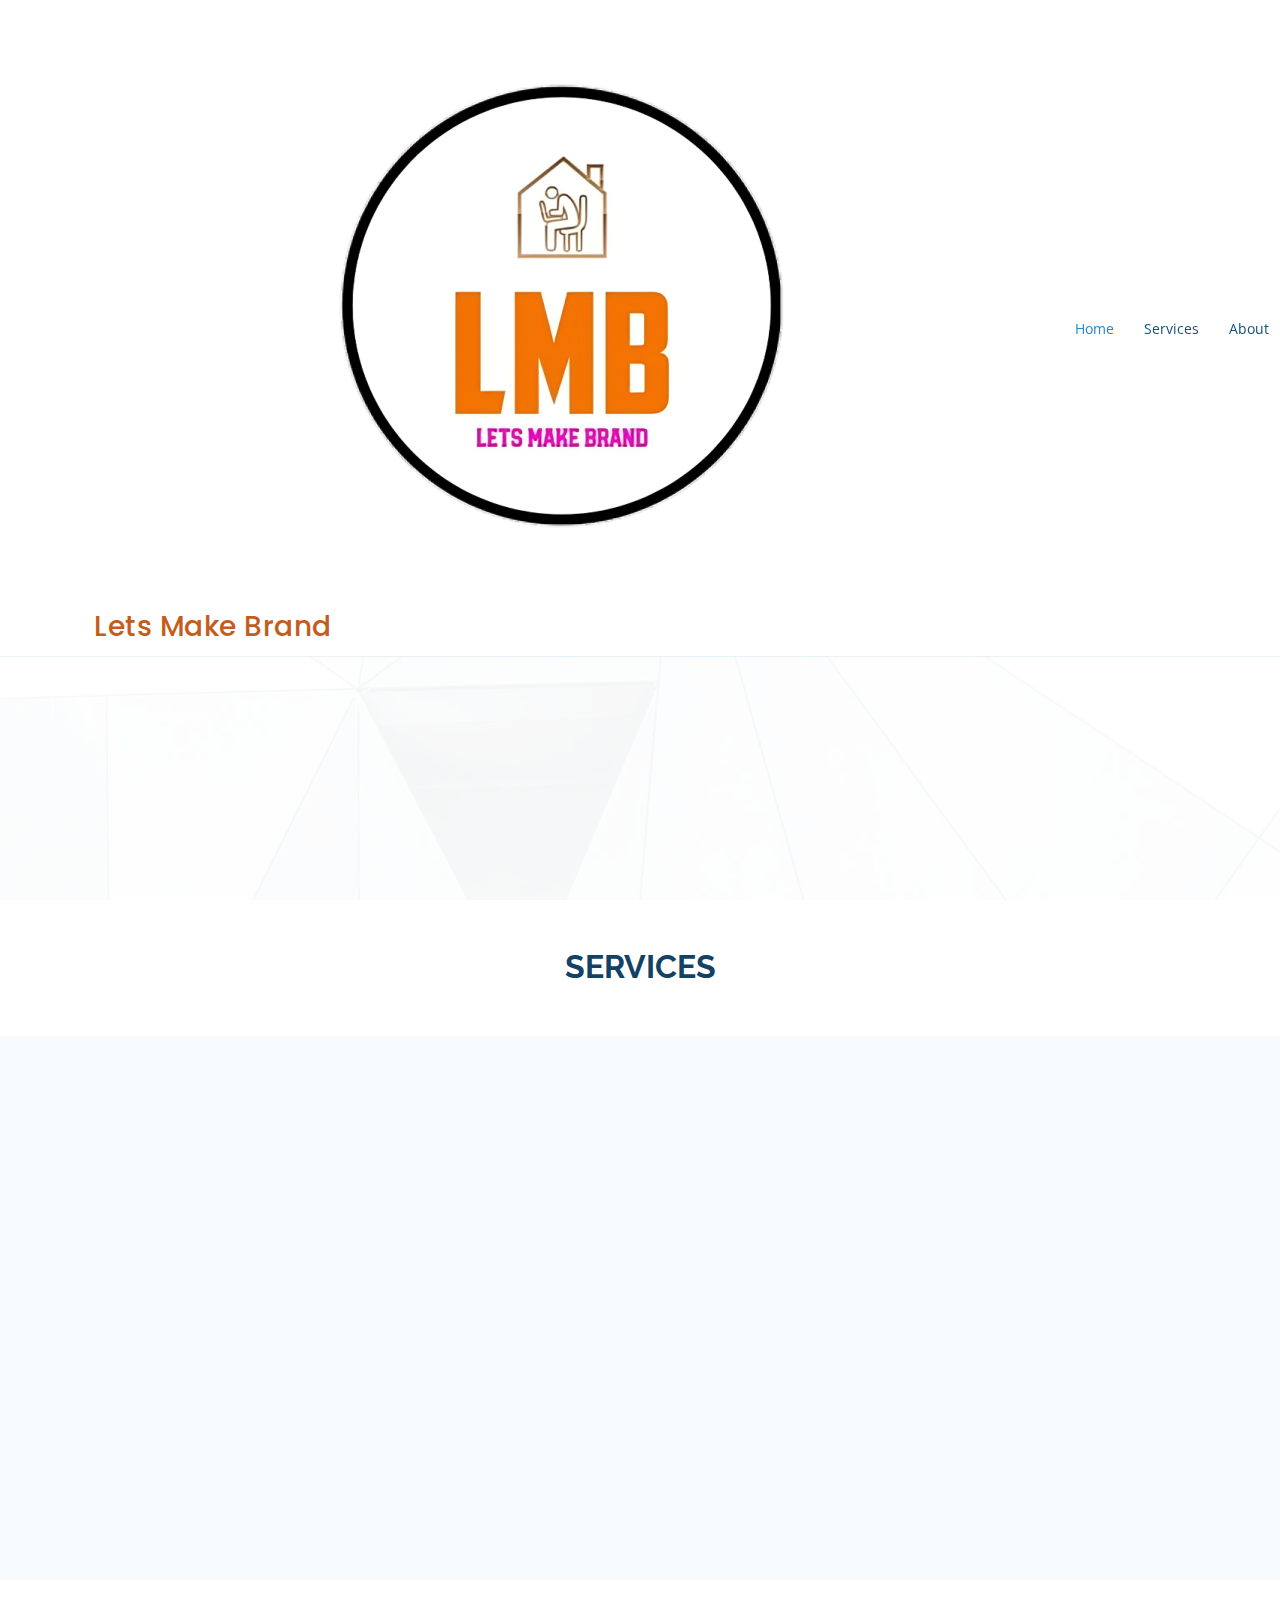
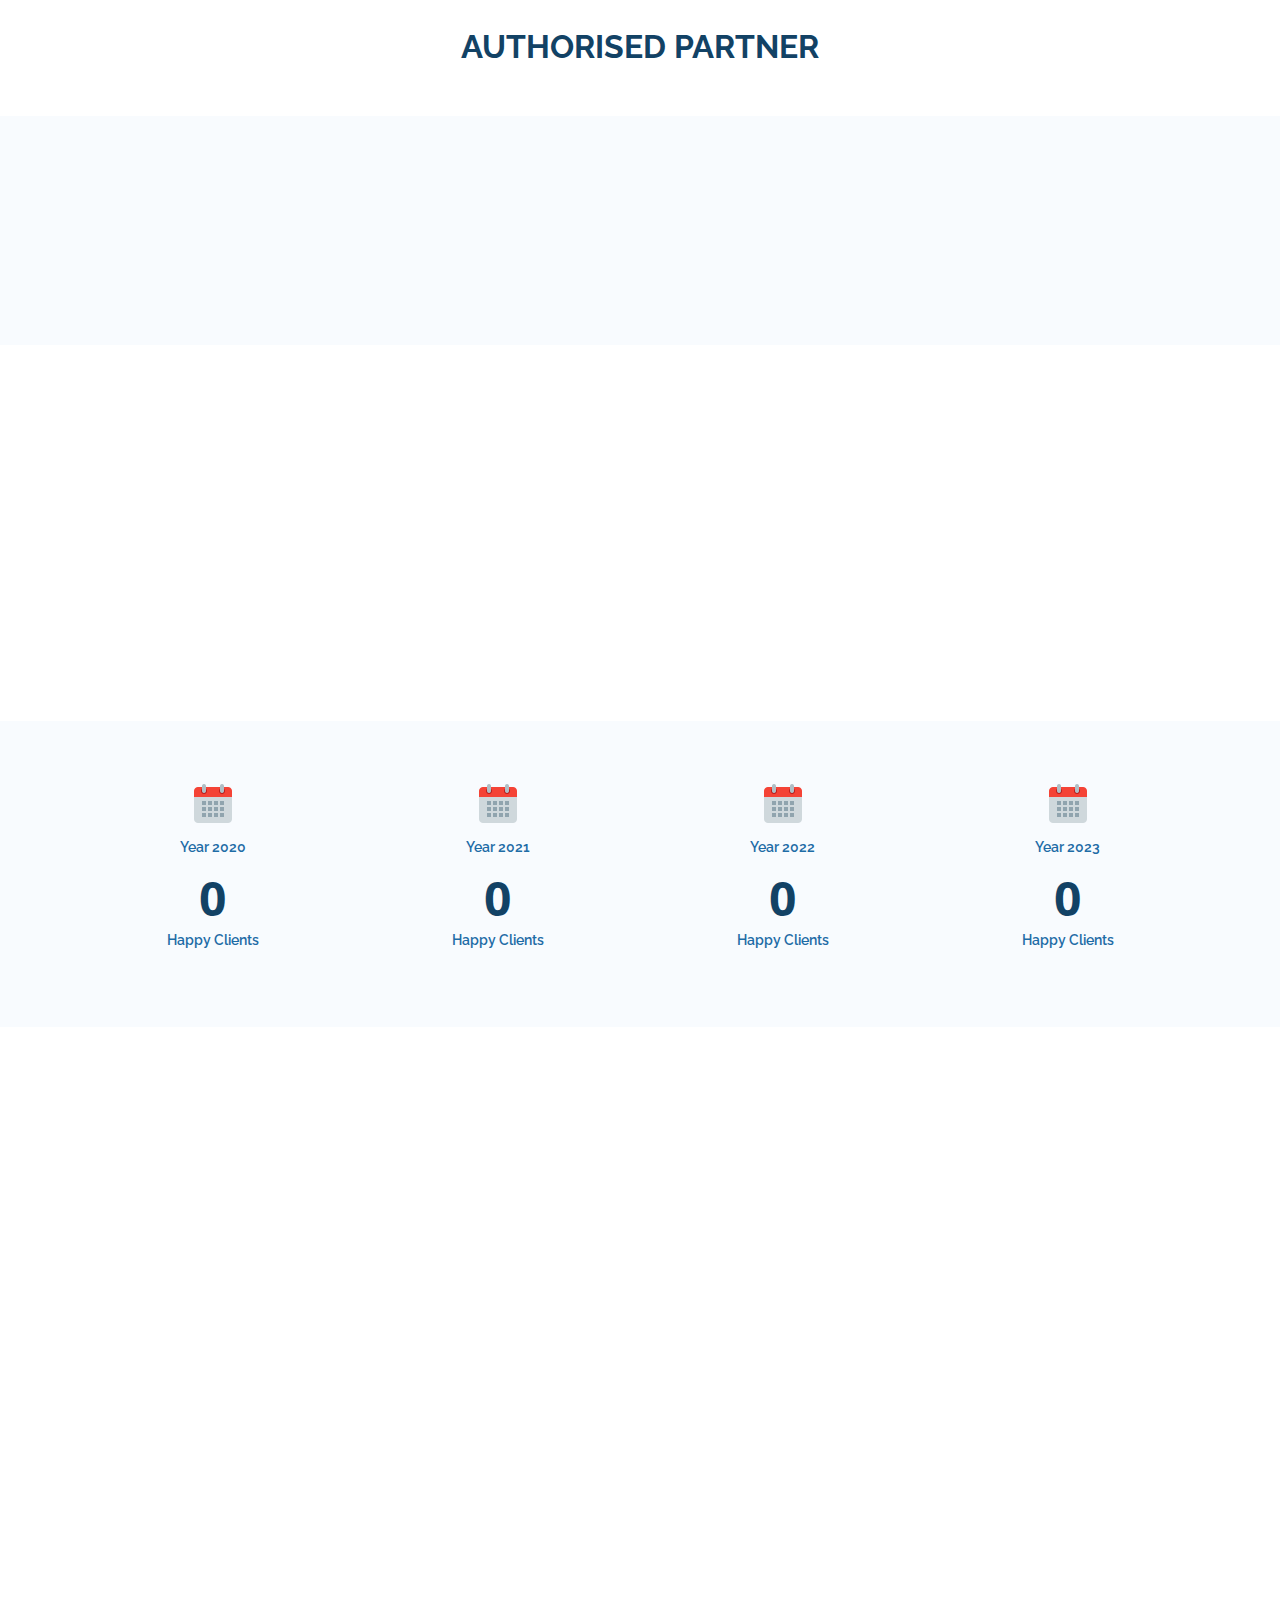
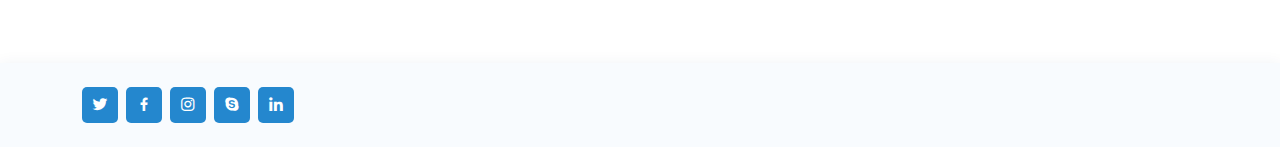
==== commit a5c9c65e: "Update index.html" ====
--- a/index.html
+++ b/index.html
@@ -35,7 +35,13 @@
   <header id="header" class="fixed-top">
     <div class="container d-flex align-items-center justify-content-between">
 
-      <h1 class="logo"><a href="index.html">Lets Make Brand</a></h1>
+      <div class="container heroCont">
+        <img src="./assets/img/logo.png" alt="">
+        <h1 class="logo"><a href="index.html">
+            Lets Make Brand</a>
+        </h1>
+      </div>
+
       <nav id="navbar" class="navbar">
         <ul>
           <li><a class="nav-link scrollto active" href="#hero">Home</a></li>
@@ -75,12 +81,7 @@
           <div class="col-lg-4 col-md-6 d-flex align-items-stretch" data-aos="zoom-in" data-aos-delay="100">
             <div class="icon-box iconbox-blue">
               <div class="icon">
-                <svg width="100" height="100" viewBox="0 0 600 600" xmlns="http://www.w3.org/2000/svg">
-                  <path stroke="none" stroke-width="0" fill="#f5f5f5"
-                    d="M300,521.0016835830174C376.1290562159157,517.8887921683347,466.0731472004068,529.7835943286574,510.70327084640275,468.03025145048787C554.3714126377745,407.6079735673963,508.03601936045806,328.9844924480964,491.2728898941984,256.3432110539036C474.5976632858925,184.082847569629,479.9380746630129,96.60480741107993,416.23090153303,58.64404602377083C348.86323505073057,18.502131276798302,261.93793281208167,40.57373210992963,193.5410806939664,78.93577620505333C130.42746243093433,114.334589627462,98.30271207620316,179.96522072025542,76.75703585869454,249.04625023123273C51.97151888228291,328.5150500222984,13.704378332031375,421.85034740162234,66.52175969318436,486.19268352777647C119.04800174914682,550.1803526380478,217.28368757567262,524.383925680826,300,521.0016835830174">
-                  </path>
-                </svg>
-                <i class="bx bxl-dribbble"></i>
+                <img src="./assets/img/digital_work.png" alt="">
               </div>
               <h4><a href="">Sharemarket</a></h4>
               <p>Open demate Account</p>
@@ -92,12 +93,7 @@
             data-aos-delay="200">
             <div class="icon-box iconbox-orange ">
               <div class="icon">
-                <svg width="100" height="100" viewBox="0 0 600 600" xmlns="http://www.w3.org/2000/svg">
-                  <path stroke="none" stroke-width="0" fill="#f5f5f5"
-                    d="M300,582.0697525312426C382.5290701553225,586.8405444964366,449.9789794690241,525.3245884688669,502.5850820975895,461.55621195738473C556.606425686781,396.0723002908107,615.8543463187945,314.28637112970534,586.6730223649479,234.56875336149918C558.9533121215079,158.8439757836574,454.9685369536778,164.00468322053177,381.49747125262974,130.76875717737553C312.15926192815925,99.40240125094834,248.97055460311594,18.661163978235184,179.8680185752513,50.54337015887873C110.5421016452524,82.52863877960104,119.82277516462835,180.83849132639028,109.12597500060166,256.43424936330496C100.08760227029461,320.3096726198365,92.17705696193138,384.0621239912766,124.79988738764834,439.7174275375508C164.83382741302287,508.01625554203684,220.96474134820875,577.5009287672846,300,582.0697525312426">
-                  </path>
-                </svg>
-                <i class="bx bx-file"></i>
+                <img src="./assets/img/share_amrket.png" alt="">
               </div>
               <h4><a href="">Digital Work</a></h4>
               <p>Our mission is to create digital experiences that improve people's lives and offer a tendency to go a
@@ -231,7 +227,7 @@
     <!-- End Frequently Asked Questions Section -->
 
     <!-- ======= Contact Section ======= -->
-    <section id="contact" class="contact">
+    <!-- <section id="contact" class="contact">
       <div class="container" data-aos="fade-up">
 
         <div class="section-title">
@@ -254,13 +250,102 @@
               <p>lmbprivatelimited726@gmail.com</p>
             </div>
           </div>
-        </div>
-
-
-      </div>
-    </section>
-
+
+          <div class="col-lg-8 mt-5 mt-lg-0">
+
+            <form action="forms/contact.php" method="post" role="form" class="php-email-form">
+              <div class="row gy-2 gx-md-3">
+                <div class="col-md-6 form-group">
+                  <input type="text" name="name" class="form-control" id="name" placeholder="Your Name" required>
+                </div>
+                <div class="col-md-6 form-group">
+                  <input type="email" class="form-control" name="email" id="email" placeholder="Your Email" required>
+                </div>
+                <div class="form-group col-12">
+                  <input type="text" class="form-control" name="subject" id="subject" placeholder="Subject" required>
+                </div>
+                <div class="form-group col-12">
+                  <textarea class="form-control" name="message" rows="5" placeholder="Message" required></textarea>
+                </div>
+                <div class="my-3 col-12">
+                  <div class="loading">Loading</div>
+                  <div class="error-message"></div>
+                  <div class="sent-message">Your message has been sent. Thank you!</div>
+                </div>
+                <div class="text-center col-12"><button type="submit">Send Message</button></div>
+              </div>
+            </form>
+
+          </div>
+
+        </div>
+
+
+      </div>
+    </section> -->
     <!-- End Contact Section -->
+
+
+    <!-- ======= Contact Section ======= -->
+    <section id="contact" class="contact">
+      <div class="container" data-aos="fade-up">
+
+        <div class="section-title">
+          <h2>Contact</h2>
+        </div>
+
+        <div class="row mt-5">
+
+          <div class="col-lg-4">
+            <div class="info">
+              <div class="address">
+                <i class="bi bi-geo-alt"></i>
+                <h4>Location:</h4>
+                <p>Lets Make Brand, 2nd Floor D. Narayan Complex, Rewa Uprahaty MP 486001</p>
+              </div>
+
+              <div class="email">
+                <i class="bi bi-envelope"></i>
+                <h4>Email:</h4>
+                <p>lmbprivatelimited726@gmail.com</p>
+              </div>
+
+            </div>
+
+          </div>
+
+          <div class="col-lg-8 mt-5 mt-lg-0">
+
+            <form action="forms/contact.php" method="post" role="form" class="php-email-form">
+              <div class="row gy-2 gx-md-3">
+                <div class="col-md-6 form-group">
+                  <input type="text" name="name" class="form-control" id="name" placeholder="Your Name" required>
+                </div>
+                <div class="col-md-6 form-group">
+                  <input type="email" class="form-control" name="email" id="email" placeholder="Your Email" required>
+                </div>
+                <div class="form-group col-12">
+                  <input type="text" class="form-control" name="subject" id="subject" placeholder="Subject" required>
+                </div>
+                <div class="form-group col-12">
+                  <textarea class="form-control" name="message" rows="5" placeholder="Message" required></textarea>
+                </div>
+                <div class="my-3 col-12">
+                  <div class="loading">Loading</div>
+                  <div class="error-message"></div>
+                  <div class="sent-message">Your message has been sent. Thank you!</div>
+                </div>
+                <div class="text-center col-12"><button type="submit">Send Message</button></div>
+              </div>
+            </form>
+
+          </div>
+
+        </div>
+
+      </div>
+    </section><!-- End Contact Section -->
+
 
   </main><!-- End #main -->
 
--- a/assets/css/style.css
+++ b/assets/css/style.css
@@ -134,13 +134,18 @@
   margin: 0;
   padding: 0;
   line-height: 1;
-  font-weight: 300;
+  font-weight: 500;
   letter-spacing: 0.5px;
   font-family: "Poppins", sans-serif;
 }
 
+#header .logo img{
+  /* width: 90px; */
+  height: 190px;
+}
+
 #header .logo a {
-  color: #16507b;
+  color: #c45c1b;
 }
 
 #header .logo img {
@@ -892,8 +897,9 @@
   box-shadow: 0px 5px 90px 0px rgba(110, 123, 131, 0.05);
 }
 
-.services .icon-box .icon {
-  margin: 0 auto;
+.services .icon-box .icon img{
+  border-radius: 20px;
+  margin: 0 auto 20px;
   width: 100px;
   height: 100px;
   display: flex;
